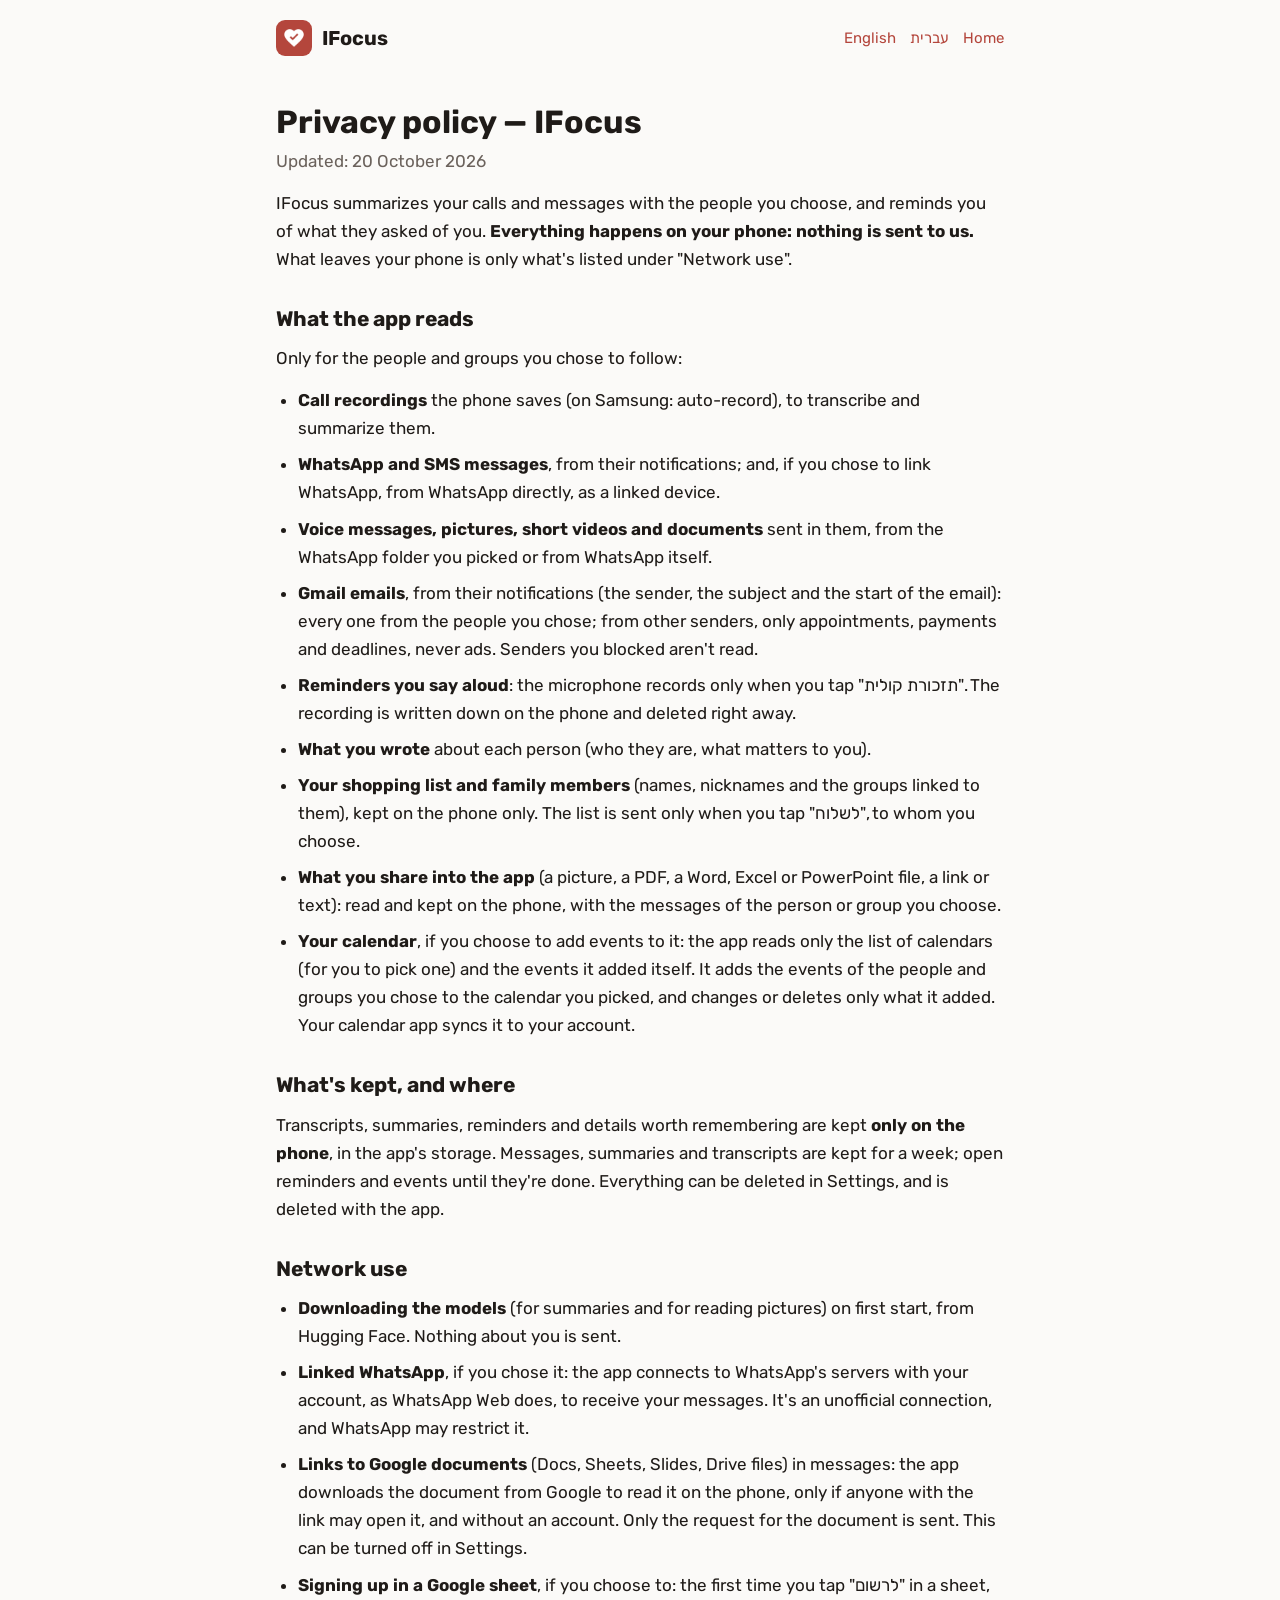
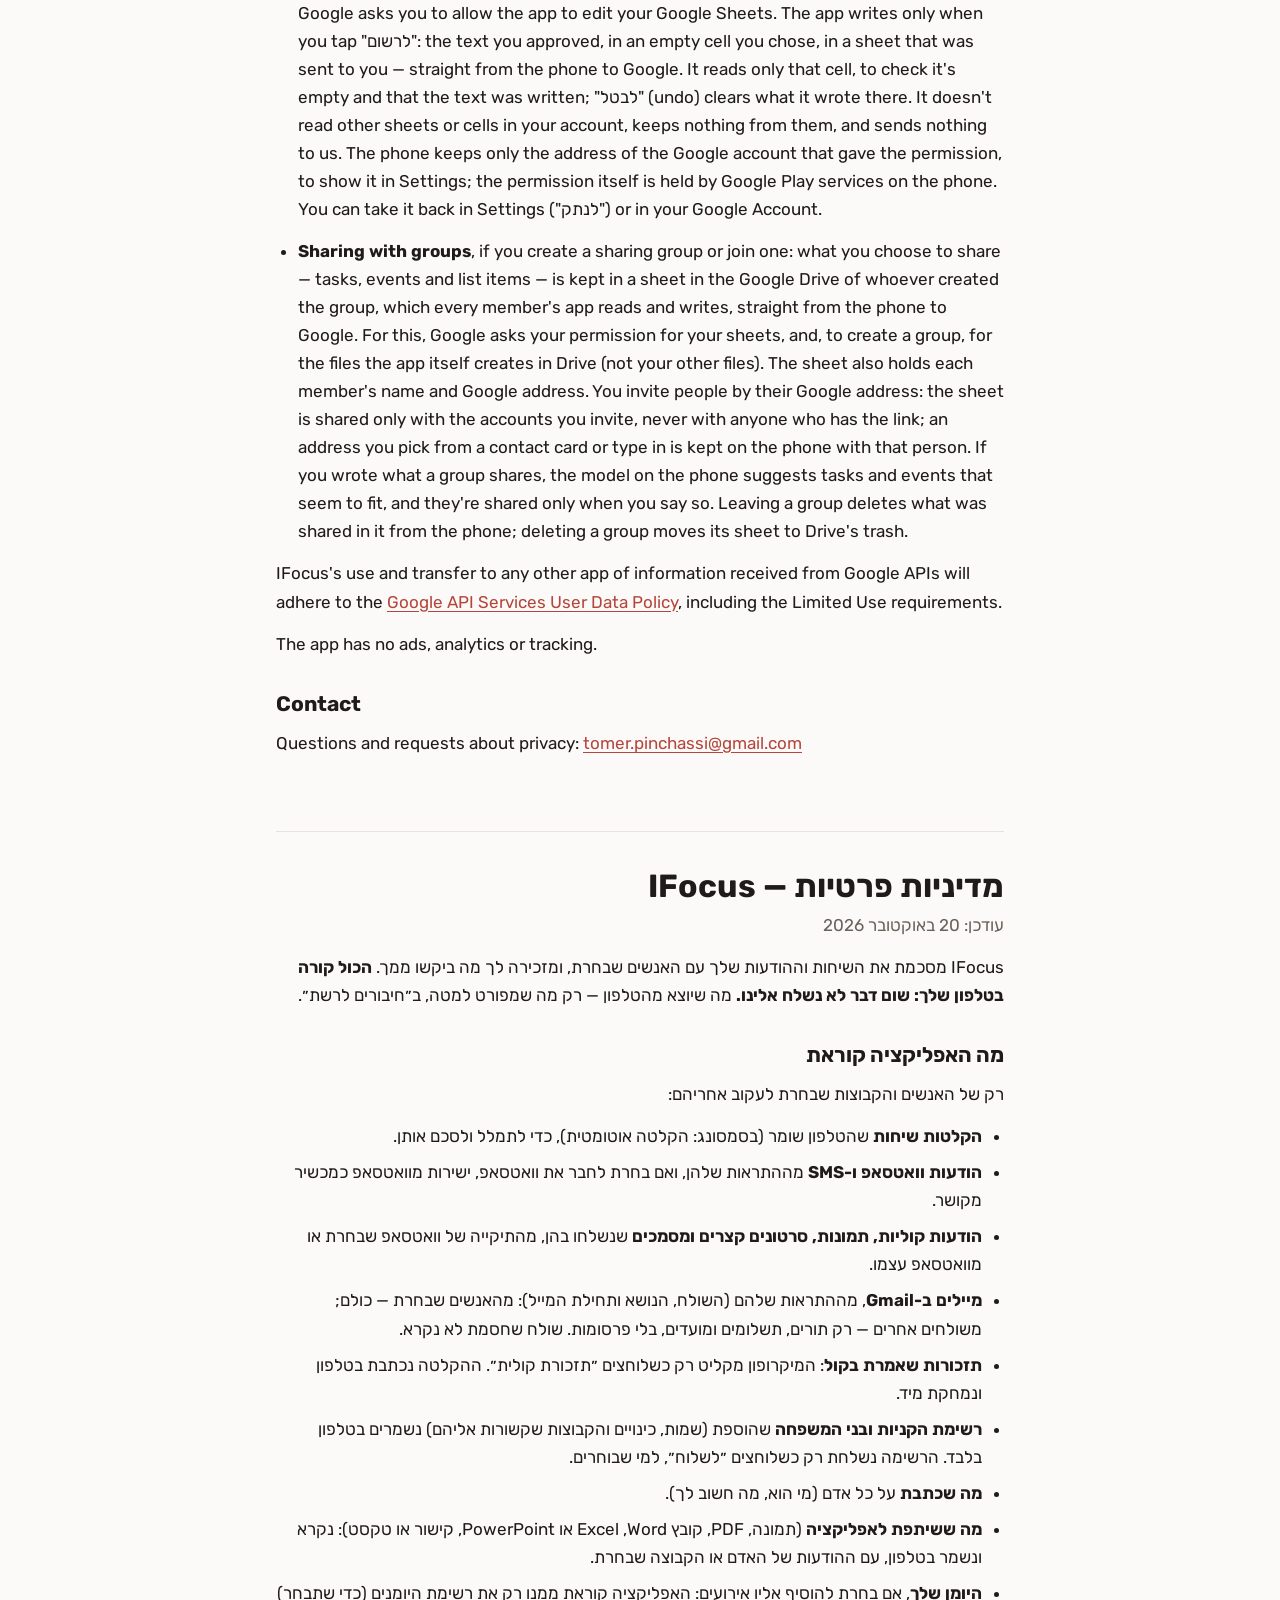
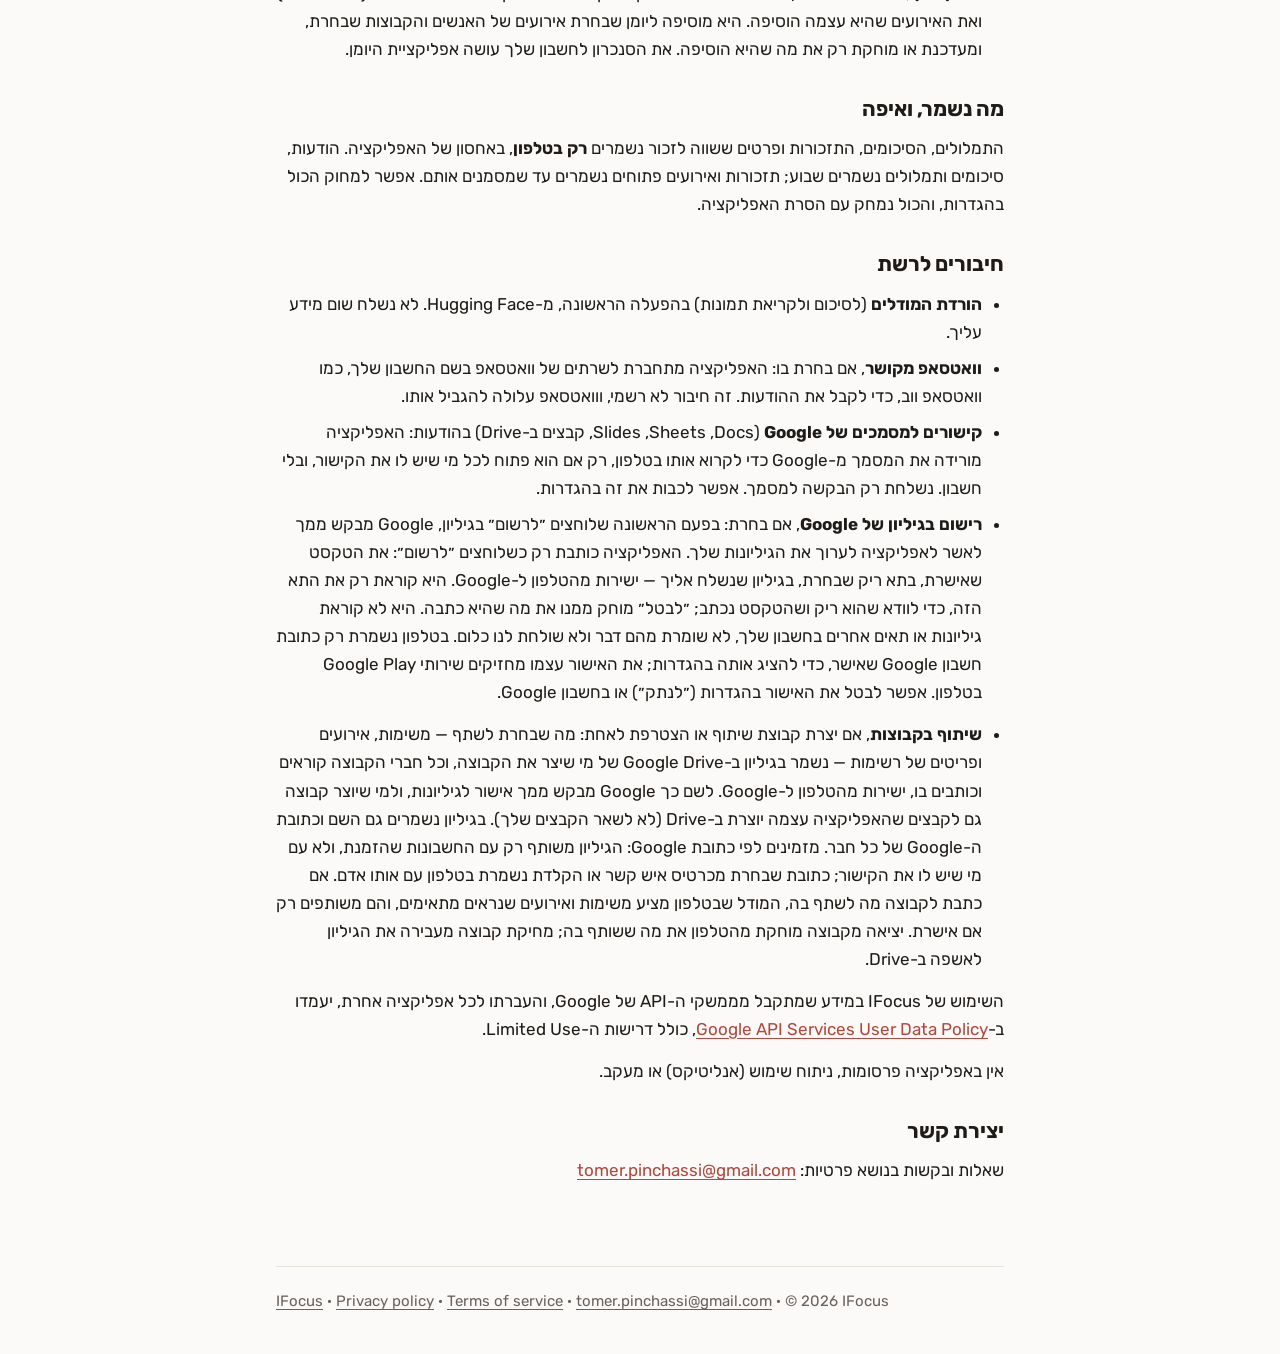
==== privacy.html @ 85c73843 "IFocus privacy policy: invites by Google address only, a group's rule only suggests Co-Authored-By: " ====
<!doctype html>
<html lang="en">
<head>
<meta charset="utf-8">
<meta name="viewport" content="width=device-width, initial-scale=1">
<title>IFocus Privacy Policy</title>
<meta name="description" content="How IFocus handles your data: everything is processed on your phone, and nothing is sent to us.">
<link rel="icon" type="image/png" href="favicon.png">
<link rel="apple-touch-icon" href="apple-touch-icon.png">
<link rel="stylesheet" href="style.css">
</head>
<body>
<div class="wrap">

<nav class="top">
  <a class="brand" href="./"><img src="icon.png" alt="">IFocus</a>
  <div class="langs"><a href="#en" lang="en">English</a><a href="#he" lang="he">עברית</a><a href="./">Home</a></div>
</nav>

<main class="policy">
<section class="lang" id="en" lang="en" dir="ltr">
<h1>Privacy policy — IFocus</h1>
<p class="updated">Updated: 20 October 2026</p>
<p>IFocus summarizes your calls and messages with the people you choose, and reminds you of what they asked of you. <strong>Everything happens on your phone: nothing is sent to us.</strong> What leaves your phone is only what's listed under "Network use".</p>
<h2>What the app reads</h2>
<p>Only for the people and groups you chose to follow:</p>
<ul>
  <li><strong>Call recordings</strong> the phone saves (on Samsung: auto-record), to transcribe and summarize them.</li>
  <li><strong>WhatsApp and SMS messages</strong>, from their notifications; and, if you chose to link WhatsApp, from WhatsApp directly, as a linked device.</li>
  <li><strong>Voice messages, pictures, short videos and documents</strong> sent in them, from the WhatsApp folder you picked or from WhatsApp itself.</li>
  <li><strong>Gmail emails</strong>, from their notifications (the sender, the subject and the start of the email): every one from the people you chose; from other senders, only appointments, payments and deadlines, never ads. Senders you blocked aren't read.</li>
  <li><strong>Reminders you say aloud</strong>: the microphone records only when you tap "תזכורת קולית". The recording is written down on the phone and deleted right away.</li>
  <li><strong>What you wrote</strong> about each person (who they are, what matters to you).</li>
  <li><strong>Your shopping list and family members</strong> (names, nicknames and the groups linked to them), kept on the phone only. The list is sent only when you tap "לשלוח", to whom you choose.</li>
  <li><strong>What you share into the app</strong> (a picture, a PDF, a Word, Excel or PowerPoint file, a link or text): read and kept on the phone, with the messages of the person or group you choose.</li>
  <li><strong>Your calendar</strong>, if you choose to add events to it: the app reads only the list of calendars (for you to pick one) and the events it added itself. It adds the events of the people and groups you chose to the calendar you picked, and changes or deletes only what it added. Your calendar app syncs it to your account.</li>
</ul>
<h2>What's kept, and where</h2>
<p>Transcripts, summaries, reminders and details worth remembering are kept <strong>only on the phone</strong>, in the app's storage. Messages, summaries and transcripts are kept for a week; open reminders and events until they're done. Everything can be deleted in Settings, and is deleted with the app.</p>
<h2>Network use</h2>
<ul>
  <li><strong>Downloading the models</strong> (for summaries and for reading pictures) on first start, from Hugging Face. Nothing about you is sent.</li>
  <li><strong>Linked WhatsApp</strong>, if you chose it: the app connects to WhatsApp's servers with your account, as WhatsApp Web does, to receive your messages. It's an unofficial connection, and WhatsApp may restrict it.</li>
  <li><strong>Links to Google documents</strong> (Docs, Sheets, Slides, Drive files) in messages: the app downloads the document from Google to read it on the phone, only if anyone with the link may open it, and without an account. Only the request for the document is sent. This can be turned off in Settings.</li>
  <li><strong>Signing up in a Google sheet</strong>, if you choose to: the first time you tap "לרשום" in a sheet, Google asks you to allow the app to edit your Google Sheets. The app writes only when you tap "לרשום": the text you approved, in an empty cell you chose, in a sheet that was sent to you — straight from the phone to Google. It reads only that cell, to check it's empty and that the text was written; "לבטל" (undo) clears what it wrote there. It doesn't read other sheets or cells in your account, keeps nothing from them, and sends nothing to us. The phone keeps only the address of the Google account that gave the permission, to show it in Settings; the permission itself is held by Google Play services on the phone. You can take it back in Settings ("לנתק") or in your Google Account.</li>
</ul>
<ul>
  <li><strong>Sharing with groups</strong>, if you create a sharing group or join one: what you choose to share — tasks, events and list items — is kept in a sheet in the Google Drive of whoever created the group, which every member's app reads and writes, straight from the phone to Google. For this, Google asks your permission for your sheets, and, to create a group, for the files the app itself creates in Drive (not your other files). The sheet also holds each member's name and Google address. You invite people by their Google address: the sheet is shared only with the accounts you invite, never with anyone who has the link; an address you pick from a contact card or type in is kept on the phone with that person. If you wrote what a group shares, the model on the phone suggests tasks and events that seem to fit, and they're shared only when you say so. Leaving a group deletes what was shared in it from the phone; deleting a group moves its sheet to Drive's trash.</li>
</ul>
<p>IFocus's use and transfer to any other app of information received from Google APIs will adhere to the <a href="https://developers.google.com/terms/api-services-user-data-policy">Google API Services User Data Policy</a>, including the Limited Use requirements.</p>
<p>The app has no ads, analytics or tracking.</p>
<h2>Contact</h2>
<p>Questions and requests about privacy:  <a href="mailto:tomer.pinchassi@gmail.com">tomer.pinchassi@gmail.com</a></p>
</section>

<section class="lang" id="he" lang="he" dir="rtl">
<h1>מדיניות פרטיות — IFocus</h1>
<p class="updated">עודכן: 20 באוקטובר 2026</p>
<p>IFocus מסכמת את השיחות וההודעות שלך עם האנשים שבחרת, ומזכירה לך מה ביקשו ממך. <strong>הכול קורה בטלפון שלך: שום דבר לא נשלח אלינו.</strong> מה שיוצא מהטלפון — רק מה שמפורט למטה, ב״חיבורים לרשת״.</p>
<h2>מה האפליקציה קוראת</h2>
<p>רק של האנשים והקבוצות שבחרת לעקוב אחריהם:</p>
<ul>
  <li><strong>הקלטות שיחות</strong> שהטלפון שומר (בסמסונג: הקלטה אוטומטית), כדי לתמלל ולסכם אותן.</li>
  <li><strong>הודעות וואטסאפ ו-SMS</strong> מההתראות שלהן, ואם בחרת לחבר את וואטסאפ, ישירות מוואטסאפ כמכשיר מקושר.</li>
  <li><strong>הודעות קוליות, תמונות, סרטונים קצרים ומסמכים</strong> שנשלחו בהן, מהתיקייה של וואטסאפ שבחרת או מוואטסאפ עצמו.</li>
  <li><strong>מיילים ב-Gmail</strong>, מההתראות שלהם (השולח, הנושא ותחילת המייל): מהאנשים שבחרת — כולם; משולחים אחרים — רק תורים, תשלומים ומועדים, בלי פרסומות. שולח שחסמת לא נקרא.</li>
  <li><strong>תזכורות שאמרת בקול</strong>: המיקרופון מקליט רק כשלוחצים ״תזכורת קולית״. ההקלטה נכתבת בטלפון ונמחקת מיד.</li>
  <li><strong>רשימת הקניות ובני המשפחה</strong> שהוספת (שמות, כינויים והקבוצות שקשורות אליהם) נשמרים בטלפון בלבד. הרשימה נשלחת רק כשלוחצים ״לשלוח״, למי שבוחרים.</li>
  <li><strong>מה שכתבת</strong> על כל אדם (מי הוא, מה חשוב לך).</li>
  <li><strong>מה ששיתפת לאפליקציה</strong> (תמונה, PDF, קובץ Word, ‏Excel או PowerPoint, קישור או טקסט): נקרא ונשמר בטלפון, עם ההודעות של האדם או הקבוצה שבחרת.</li>
  <li><strong>היומן שלך</strong>, אם בחרת להוסיף אליו אירועים: האפליקציה קוראת ממנו רק את רשימת היומנים (כדי שתבחר) ואת האירועים שהיא עצמה הוסיפה. היא מוסיפה ליומן שבחרת אירועים של האנשים והקבוצות שבחרת, ומעדכנת או מוחקת רק את מה שהיא הוסיפה. את הסנכרון לחשבון שלך עושה אפליקציית היומן.</li>
</ul>
<h2>מה נשמר, ואיפה</h2>
<p>התמלולים, הסיכומים, התזכורות ופרטים ששווה לזכור נשמרים <strong>רק בטלפון</strong>, באחסון של האפליקציה. הודעות, סיכומים ותמלולים נשמרים שבוע; תזכורות ואירועים פתוחים נשמרים עד שמסמנים אותם. אפשר למחוק הכול בהגדרות, והכול נמחק עם הסרת האפליקציה.</p>
<h2>חיבורים לרשת</h2>
<ul>
  <li><strong>הורדת המודלים</strong> (לסיכום ולקריאת תמונות) בהפעלה הראשונה, מ-Hugging Face. לא נשלח שום מידע עליך.</li>
  <li><strong>וואטסאפ מקושר</strong>, אם בחרת בו: האפליקציה מתחברת לשרתים של וואטסאפ בשם החשבון שלך, כמו וואטסאפ ווב, כדי לקבל את ההודעות. זה חיבור לא רשמי, ווואטסאפ עלולה להגביל אותו.</li>
  <li><strong>קישורים למסמכים של Google</strong> (Docs,‏ Sheets,‏ Slides, קבצים ב-Drive) בהודעות: האפליקציה מורידה את המסמך מ-Google כדי לקרוא אותו בטלפון, רק אם הוא פתוח לכל מי שיש לו את הקישור, ובלי חשבון. נשלחת רק הבקשה למסמך. אפשר לכבות את זה בהגדרות.</li>
  <li><strong>רישום בגיליון של Google</strong>, אם בחרת: בפעם הראשונה שלוחצים ״לרשום״ בגיליון, Google מבקש ממך לאשר לאפליקציה לערוך את הגיליונות שלך. האפליקציה כותבת רק כשלוחצים ״לרשום״: את הטקסט שאישרת, בתא ריק שבחרת, בגיליון שנשלח אליך — ישירות מהטלפון ל-Google. היא קוראת רק את התא הזה, כדי לוודא שהוא ריק ושהטקסט נכתב; ״לבטל״ מוחק ממנו את מה שהיא כתבה. היא לא קוראת גיליונות או תאים אחרים בחשבון שלך, לא שומרת מהם דבר ולא שולחת לנו כלום. בטלפון נשמרת רק כתובת חשבון Google שאישר, כדי להציג אותה בהגדרות; את האישור עצמו מחזיקים שירותי Google Play בטלפון. אפשר לבטל את האישור בהגדרות (״לנתק״) או בחשבון Google.</li>
</ul>
<ul>
  <li><strong>שיתוף בקבוצות</strong>, אם יצרת קבוצת שיתוף או הצטרפת לאחת: מה שבחרת לשתף — משימות, אירועים ופריטים של רשימות — נשמר בגיליון ב-Google Drive של מי שיצר את הקבוצה, וכל חברי הקבוצה קוראים וכותבים בו, ישירות מהטלפון ל-Google. לשם כך Google מבקש ממך אישור לגיליונות, ולמי שיוצר קבוצה גם לקבצים שהאפליקציה עצמה יוצרת ב-Drive (לא לשאר הקבצים שלך). בגיליון נשמרים גם השם וכתובת ה-Google של כל חבר. מזמינים לפי כתובת Google: הגיליון משותף רק עם החשבונות שהזמנת, ולא עם מי שיש לו את הקישור; כתובת שבחרת מכרטיס איש קשר או הקלדת נשמרת בטלפון עם אותו אדם. אם כתבת לקבוצה מה לשתף בה, המודל שבטלפון מציע משימות ואירועים שנראים מתאימים, והם משותפים רק אם אישרת. יציאה מקבוצה מוחקת מהטלפון את מה ששותף בה; מחיקת קבוצה מעבירה את הגיליון לאשפה ב-Drive.</li>
</ul>
<p>השימוש של IFocus במידע שמתקבל מממשקי ה-API של Google, והעברתו לכל אפליקציה אחרת, יעמדו ב-<a href="https://developers.google.com/terms/api-services-user-data-policy">Google API Services User Data Policy</a>, כולל דרישות ה-Limited Use.</p>
<p>אין באפליקציה פרסומות, ניתוח שימוש (אנליטיקס) או מעקב.</p>
<h2>יצירת קשר</h2>
<p>שאלות ובקשות בנושא פרטיות: <a href="mailto:tomer.pinchassi@gmail.com">tomer.pinchassi@gmail.com</a></p>
</section>
</main>

<footer>
  <a href="./">IFocus</a> · <a href="privacy.html">Privacy policy</a> · <a href="terms.html">Terms of service</a> · <a href="mailto:tomer.pinchassi@gmail.com">tomer.pinchassi@gmail.com</a> · © 2026 IFocus
</footer>

</div>
</body>
</html>
---- style.css ----
@font-face {
  font-family: "Rubik";
  src: url("rubik.ttf") format("truetype");
  font-weight: 300 900;
  font-display: swap;
}

:root {
  --ground: #FBFAF8;
  --card: #FFFFFF;
  --ink: #1F1B18;
  --muted: #6B625C;
  --line: #E8E2DC;
  --accent: #B4463C;
  --accent-ink: #FFFFFF;
  --soft: #F6EAE7;
}

@media (prefers-color-scheme: dark) {
  :root:not([data-theme="light"]) {
    --ground: #171412;
    --card: #211D1A;
    --ink: #F2ECE7;
    --muted: #B3A9A2;
    --line: #3A332E;
    --accent: #E07B6F;
    --accent-ink: #1A0F0D;
    --soft: #3A2421;
  }
}

:root[data-theme="dark"] {
  --ground: #171412;
  --card: #211D1A;
  --ink: #F2ECE7;
  --muted: #B3A9A2;
  --line: #3A332E;
  --accent: #E07B6F;
  --accent-ink: #1A0F0D;
  --soft: #3A2421;
}

* { box-sizing: border-box; }

html { -webkit-text-size-adjust: 100%; }

body {
  margin: 0;
  background: var(--ground);
  color: var(--ink);
  font-family: "Rubik", system-ui, -apple-system, "Segoe UI", Arial, sans-serif;
  font-size: 17px;
  line-height: 1.65;
}

a { color: var(--accent); text-underline-offset: 3px; }

.wrap { max-width: 760px; margin: 0 auto; padding: 0 16px; }

.top {
  display: flex;
  align-items: center;
  justify-content: space-between;
  gap: 12px;
  padding: 20px 0;
}

.brand {
  display: flex;
  align-items: center;
  gap: 10px;
  color: var(--ink);
  text-decoration: none;
  font-weight: 700;
  font-size: 20px;
}

.brand img { width: 36px; height: 36px; border-radius: 9px; }

.langs { display: flex; gap: 14px; font-size: 15px; }
.langs a { text-decoration: none; }
.langs a:hover { text-decoration: underline; }

.hero {
  display: flex;
  align-items: center;
  gap: 24px;
  padding: 28px 0 8px;
}

.hero img { width: 96px; height: 96px; border-radius: 22px; flex: none; }

h1 { font-size: 40px; line-height: 1.15; margin: 0 0 6px; font-weight: 700; }

.tagline { font-size: 20px; color: var(--muted); margin: 0; }

h2 { font-size: 24px; line-height: 1.3; margin: 44px 0 12px; font-weight: 700; }

h3 { font-size: 17px; margin: 0 0 4px; font-weight: 600; }

p { margin: 0 0 14px; }

.lead { font-size: 18px; margin-top: 20px; }

.features {
  list-style: none;
  padding: 0;
  margin: 18px 0 0;
  display: grid;
  grid-template-columns: repeat(auto-fit, minmax(220px, 1fr));
  gap: 12px;
}

.features li {
  background: var(--card);
  border: 1px solid var(--line);
  border-radius: 16px;
  padding: 16px 18px;
}

.features p { margin: 0; color: var(--muted); font-size: 16px; }

.note {
  background: var(--soft);
  border-radius: 16px;
  padding: 18px 20px;
  margin-top: 18px;
}

.note p:last-child { margin-bottom: 0; }

ol.steps { padding-inline-start: 22px; margin: 0 0 14px; }
ol.steps li { margin-bottom: 6px; }

code {
  font-family: ui-monospace, SFMono-Regular, Menlo, Consolas, monospace;
  font-size: 0.86em;
  background: var(--card);
  border: 1px solid var(--line);
  border-radius: 6px;
  padding: 1px 6px;
  overflow-wrap: anywhere;
}

section.lang { padding-bottom: 12px; }
section.lang + section.lang { border-top: 1px solid var(--line); margin-top: 48px; padding-top: 8px; }

.policy h1 { font-size: 32px; margin-top: 28px; }
.policy h2 { font-size: 21px; margin-top: 32px; }
.policy ul { padding-inline-start: 22px; margin: 0 0 14px; }
.policy li { margin-bottom: 8px; }
.policy .updated { color: var(--muted); }

footer {
  border-top: 1px solid var(--line);
  margin-top: 56px;
  padding: 22px 0 40px;
  color: var(--muted);
  font-size: 15px;
}

footer a { color: var(--muted); }

@media (max-width: 520px) {
  body { font-size: 16px; }
  .hero { gap: 16px; padding-top: 16px; }
  .hero img { width: 72px; height: 72px; border-radius: 17px; }
  h1 { font-size: 32px; }
  .tagline { font-size: 18px; }
}
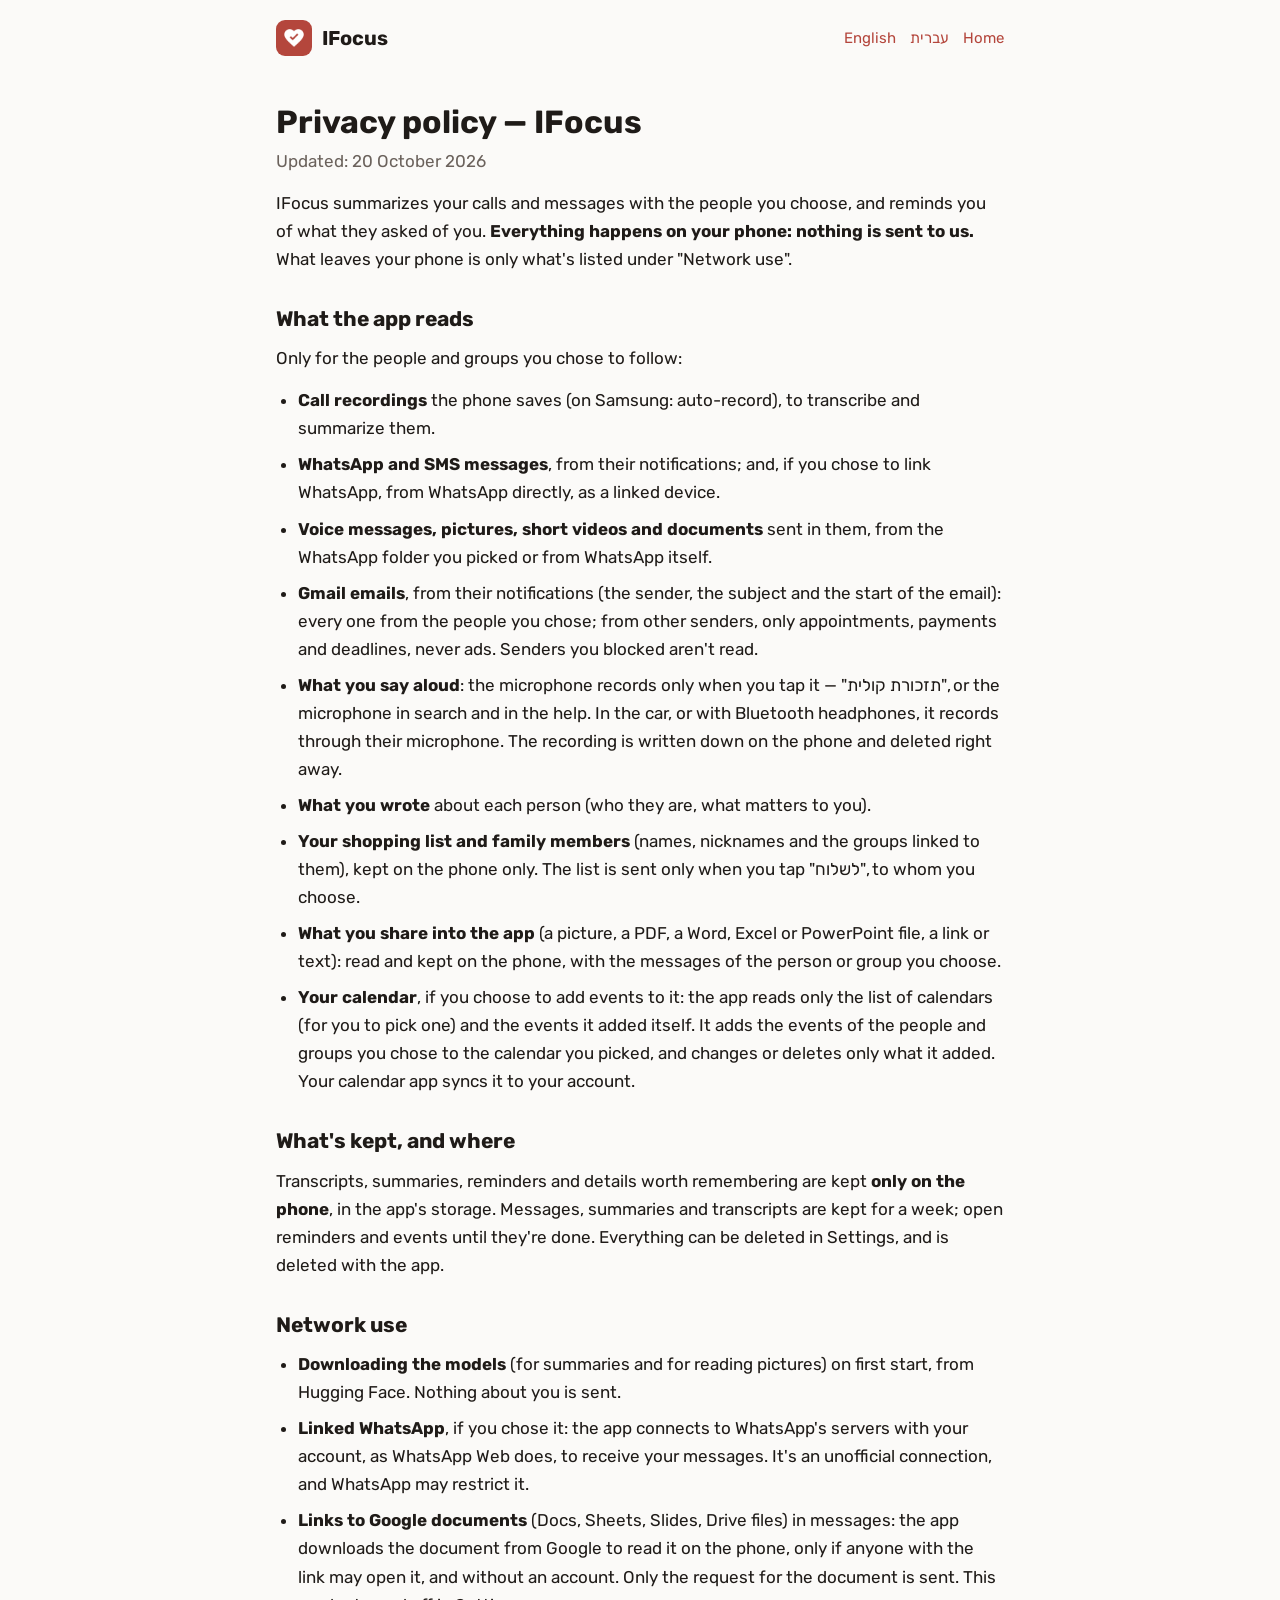
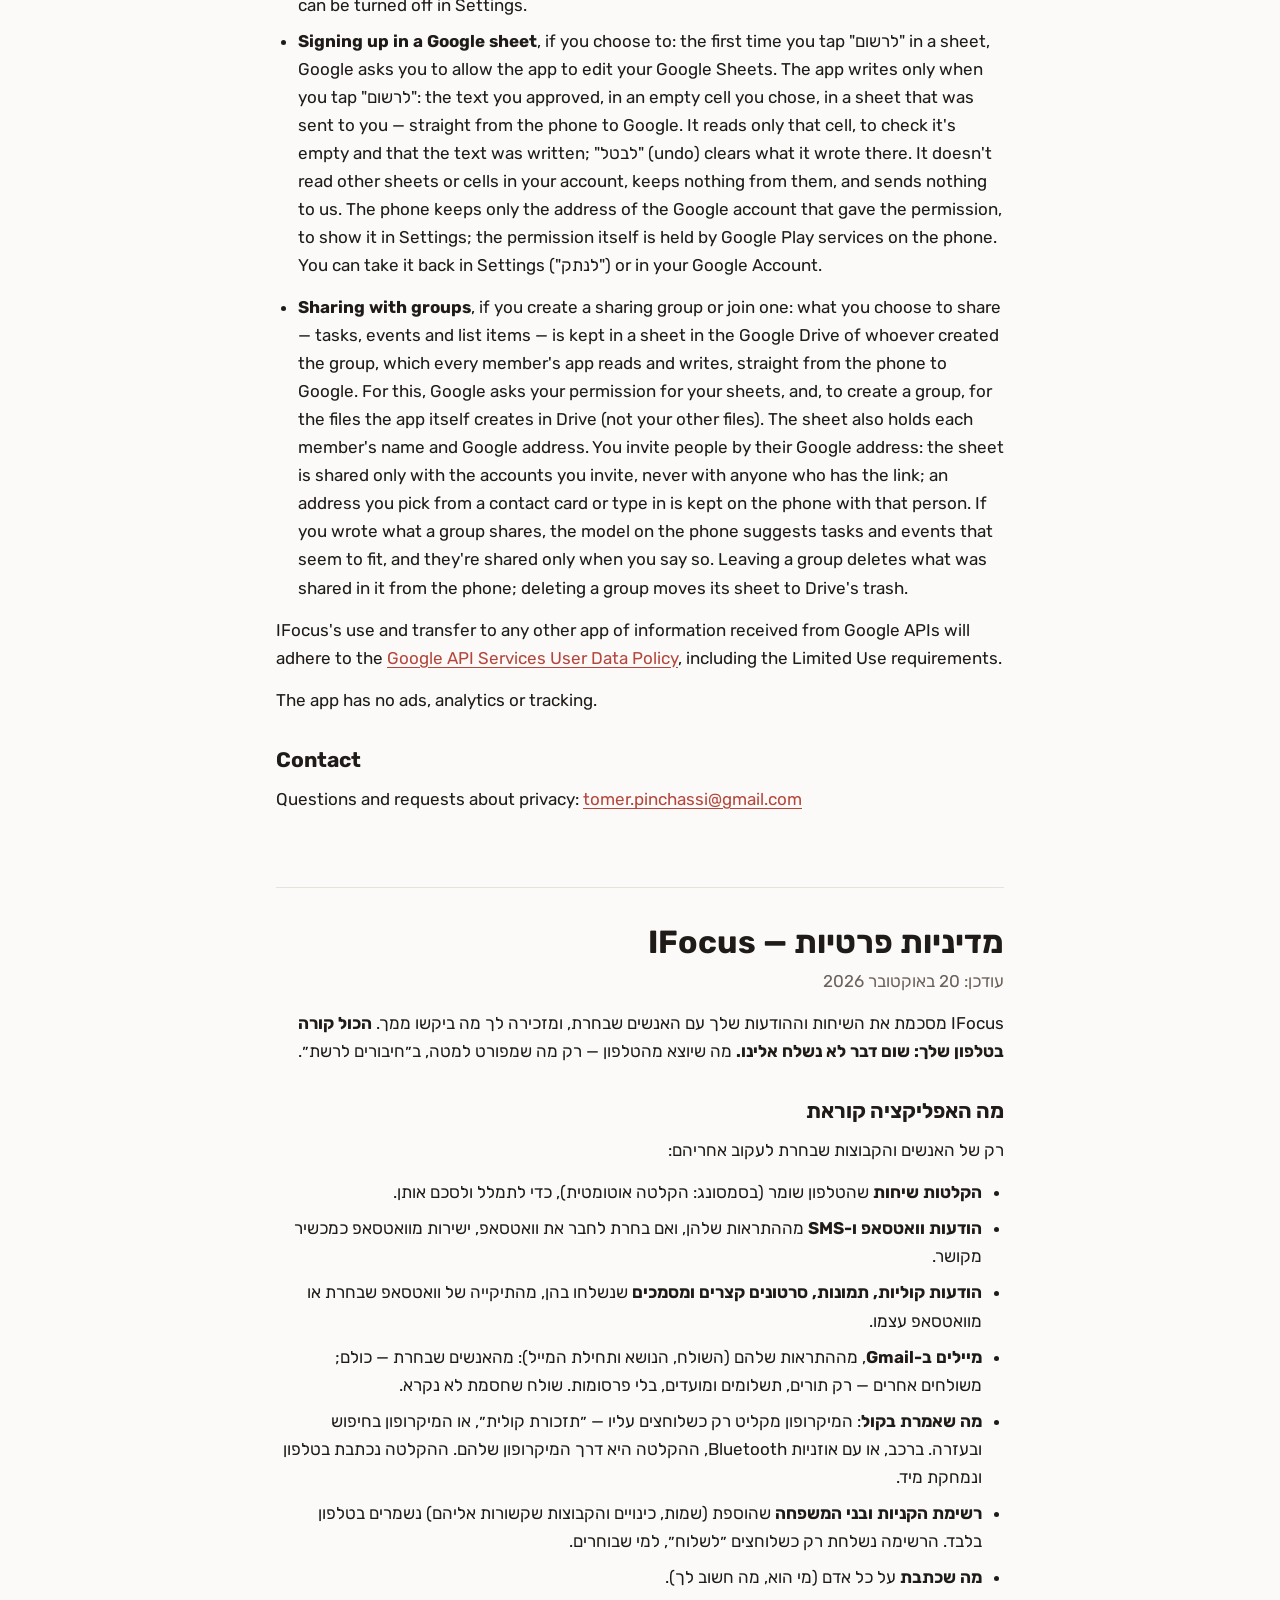
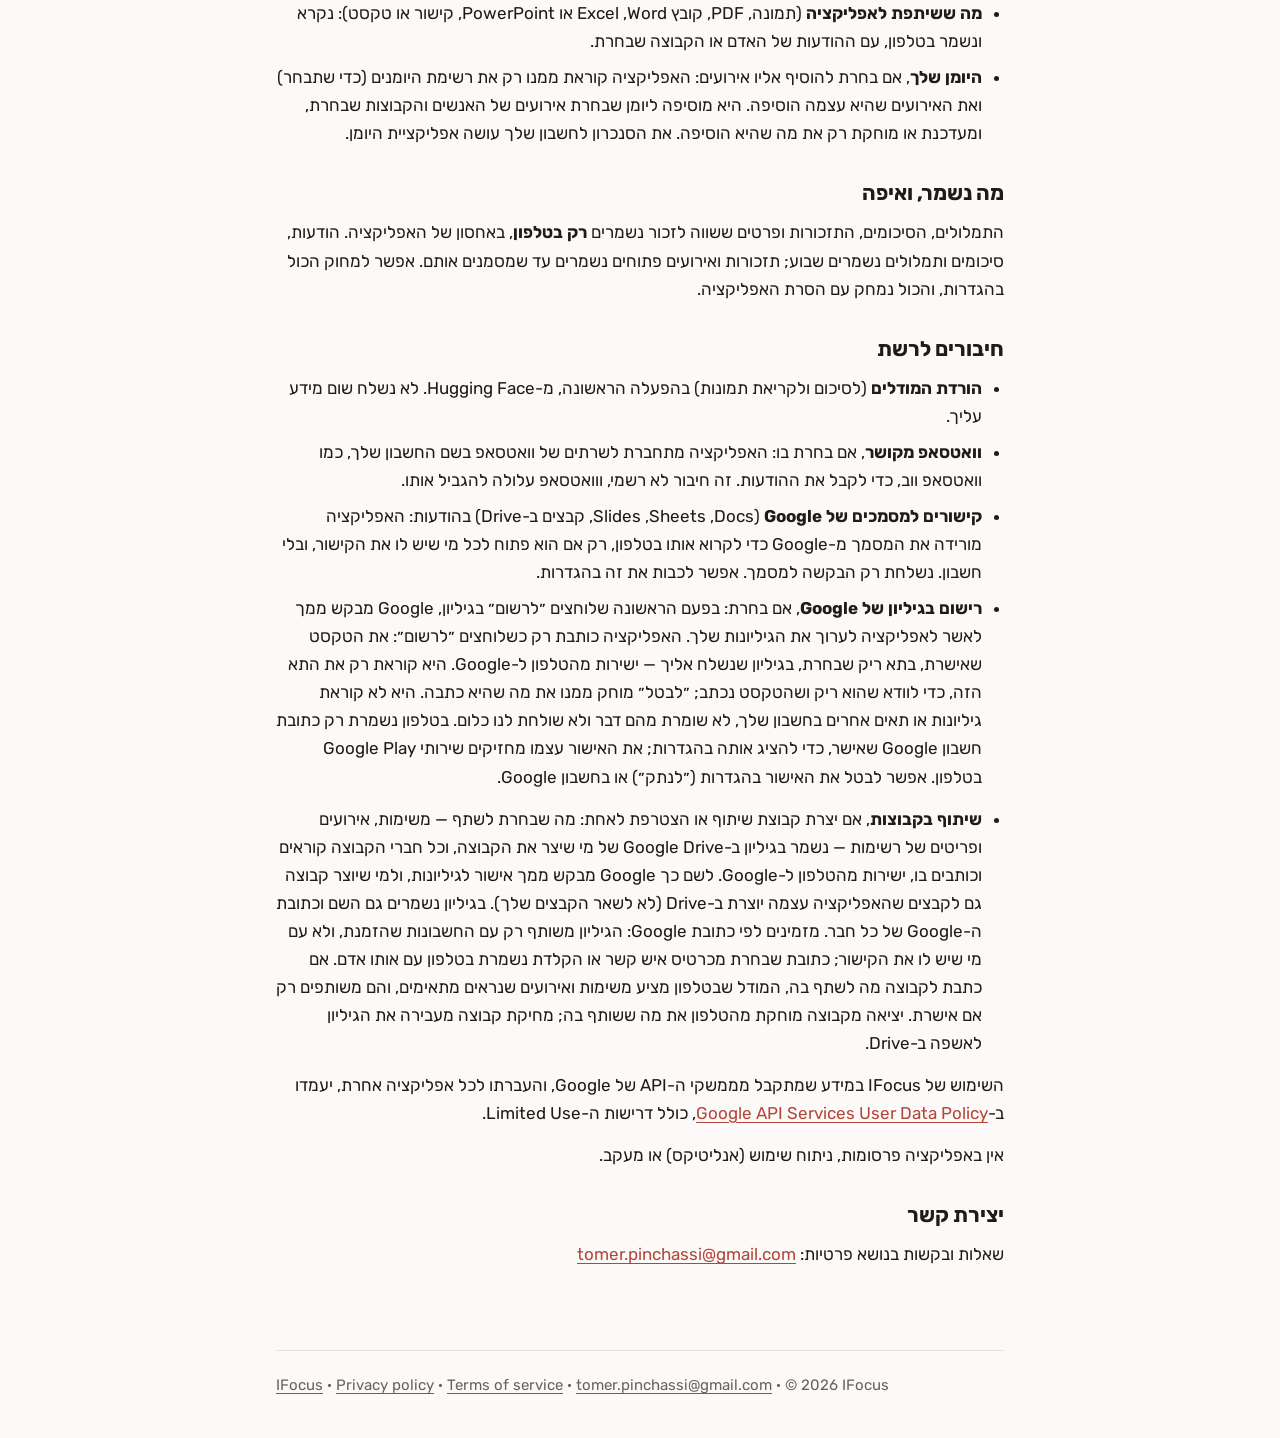
==== commit 7d5c3305: "IFocus privacy policy: the microphone in search and help, and through the car's in the car Co-Author" ====
--- a/privacy.html
+++ b/privacy.html
@@ -29,7 +29,7 @@
   <li><strong>WhatsApp and SMS messages</strong>, from their notifications; and, if you chose to link WhatsApp, from WhatsApp directly, as a linked device.</li>
   <li><strong>Voice messages, pictures, short videos and documents</strong> sent in them, from the WhatsApp folder you picked or from WhatsApp itself.</li>
   <li><strong>Gmail emails</strong>, from their notifications (the sender, the subject and the start of the email): every one from the people you chose; from other senders, only appointments, payments and deadlines, never ads. Senders you blocked aren't read.</li>
-  <li><strong>Reminders you say aloud</strong>: the microphone records only when you tap "תזכורת קולית". The recording is written down on the phone and deleted right away.</li>
+  <li><strong>What you say aloud</strong>: the microphone records only when you tap it — "תזכורת קולית", or the microphone in search and in the help. In the car, or with Bluetooth headphones, it records through their microphone. The recording is written down on the phone and deleted right away.</li>
   <li><strong>What you wrote</strong> about each person (who they are, what matters to you).</li>
   <li><strong>Your shopping list and family members</strong> (names, nicknames and the groups linked to them), kept on the phone only. The list is sent only when you tap "לשלוח", to whom you choose.</li>
   <li><strong>What you share into the app</strong> (a picture, a PDF, a Word, Excel or PowerPoint file, a link or text): read and kept on the phone, with the messages of the person or group you choose.</li>
@@ -64,7 +64,7 @@
   <li><strong>הודעות וואטסאפ ו-SMS</strong> מההתראות שלהן, ואם בחרת לחבר את וואטסאפ, ישירות מוואטסאפ כמכשיר מקושר.</li>
   <li><strong>הודעות קוליות, תמונות, סרטונים קצרים ומסמכים</strong> שנשלחו בהן, מהתיקייה של וואטסאפ שבחרת או מוואטסאפ עצמו.</li>
   <li><strong>מיילים ב-Gmail</strong>, מההתראות שלהם (השולח, הנושא ותחילת המייל): מהאנשים שבחרת — כולם; משולחים אחרים — רק תורים, תשלומים ומועדים, בלי פרסומות. שולח שחסמת לא נקרא.</li>
-  <li><strong>תזכורות שאמרת בקול</strong>: המיקרופון מקליט רק כשלוחצים ״תזכורת קולית״. ההקלטה נכתבת בטלפון ונמחקת מיד.</li>
+  <li><strong>מה שאמרת בקול</strong>: המיקרופון מקליט רק כשלוחצים עליו — ״תזכורת קולית״, או המיקרופון בחיפוש ובעזרה. ברכב, או עם אוזניות Bluetooth, ההקלטה היא דרך המיקרופון שלהם. ההקלטה נכתבת בטלפון ונמחקת מיד.</li>
   <li><strong>רשימת הקניות ובני המשפחה</strong> שהוספת (שמות, כינויים והקבוצות שקשורות אליהם) נשמרים בטלפון בלבד. הרשימה נשלחת רק כשלוחצים ״לשלוח״, למי שבוחרים.</li>
   <li><strong>מה שכתבת</strong> על כל אדם (מי הוא, מה חשוב לך).</li>
   <li><strong>מה ששיתפת לאפליקציה</strong> (תמונה, PDF, קובץ Word, ‏Excel או PowerPoint, קישור או טקסט): נקרא ונשמר בטלפון, עם ההודעות של האדם או הקבוצה שבחרת.</li>
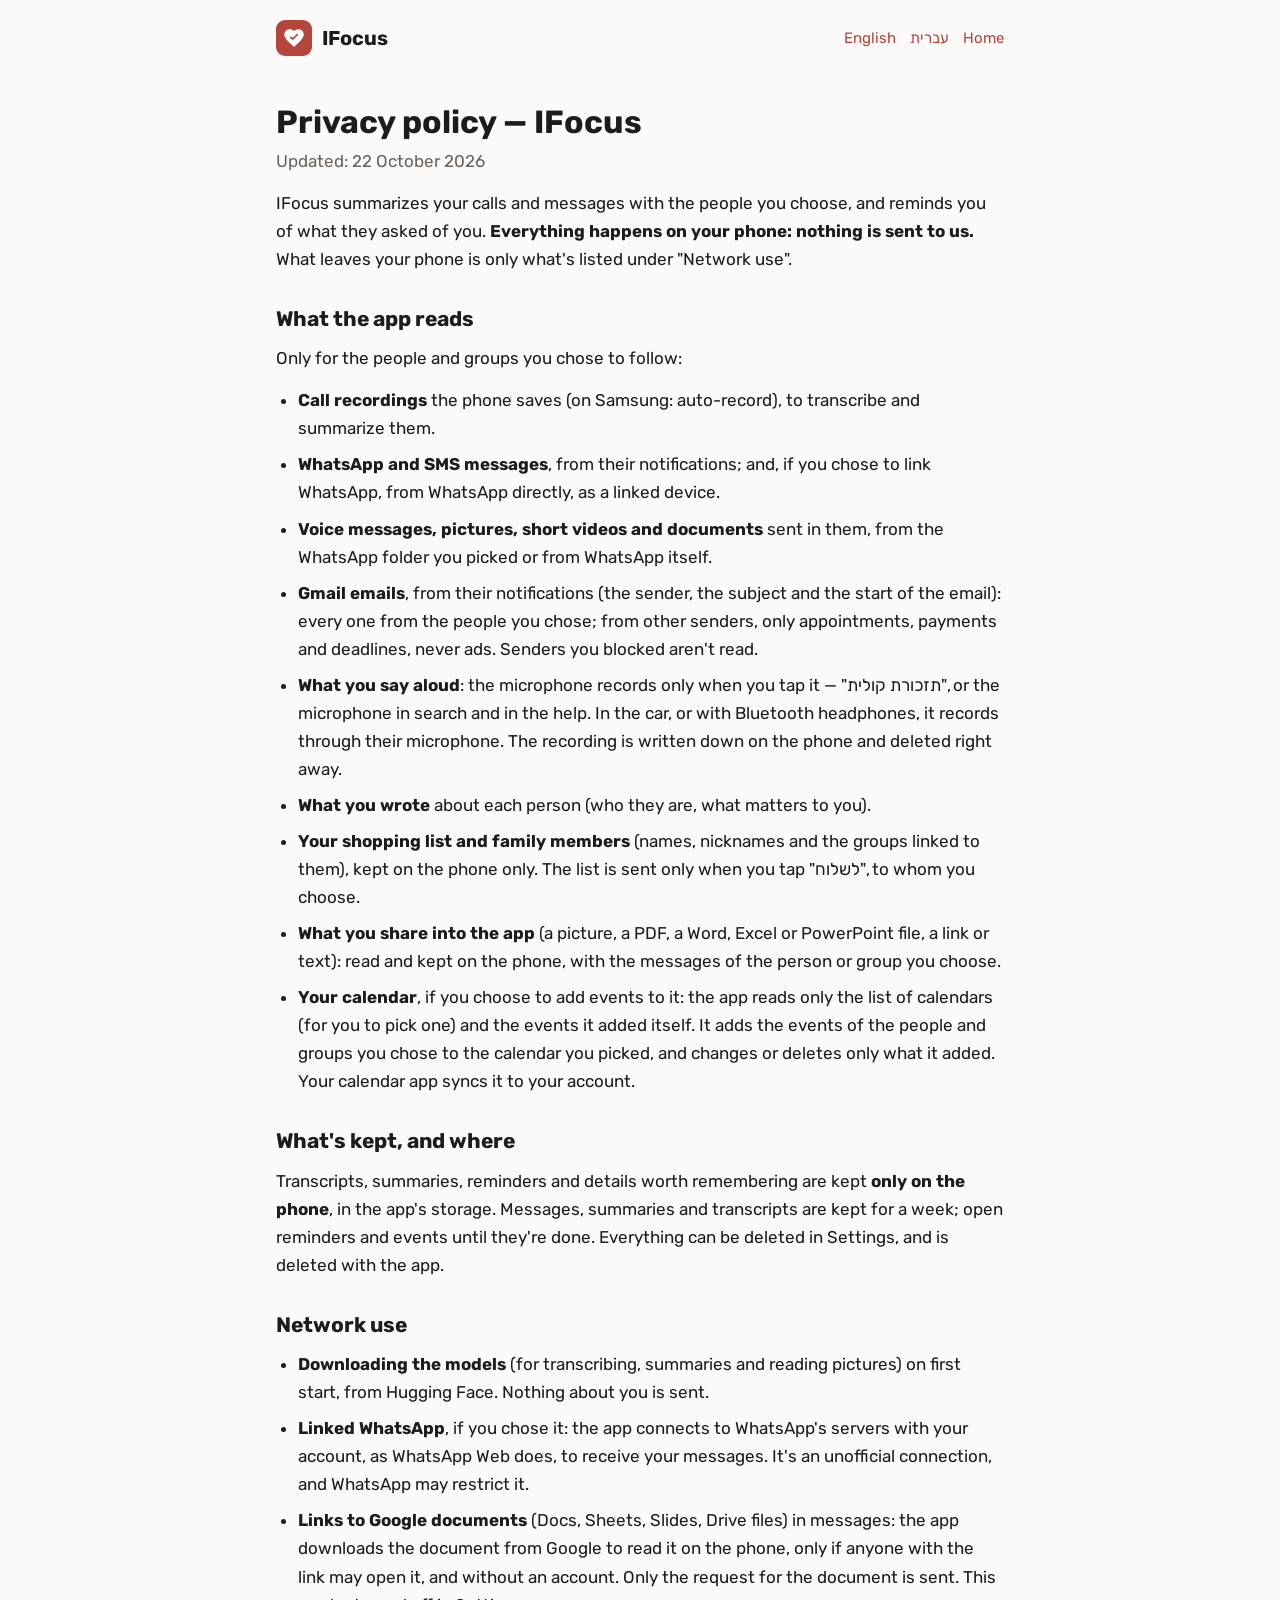
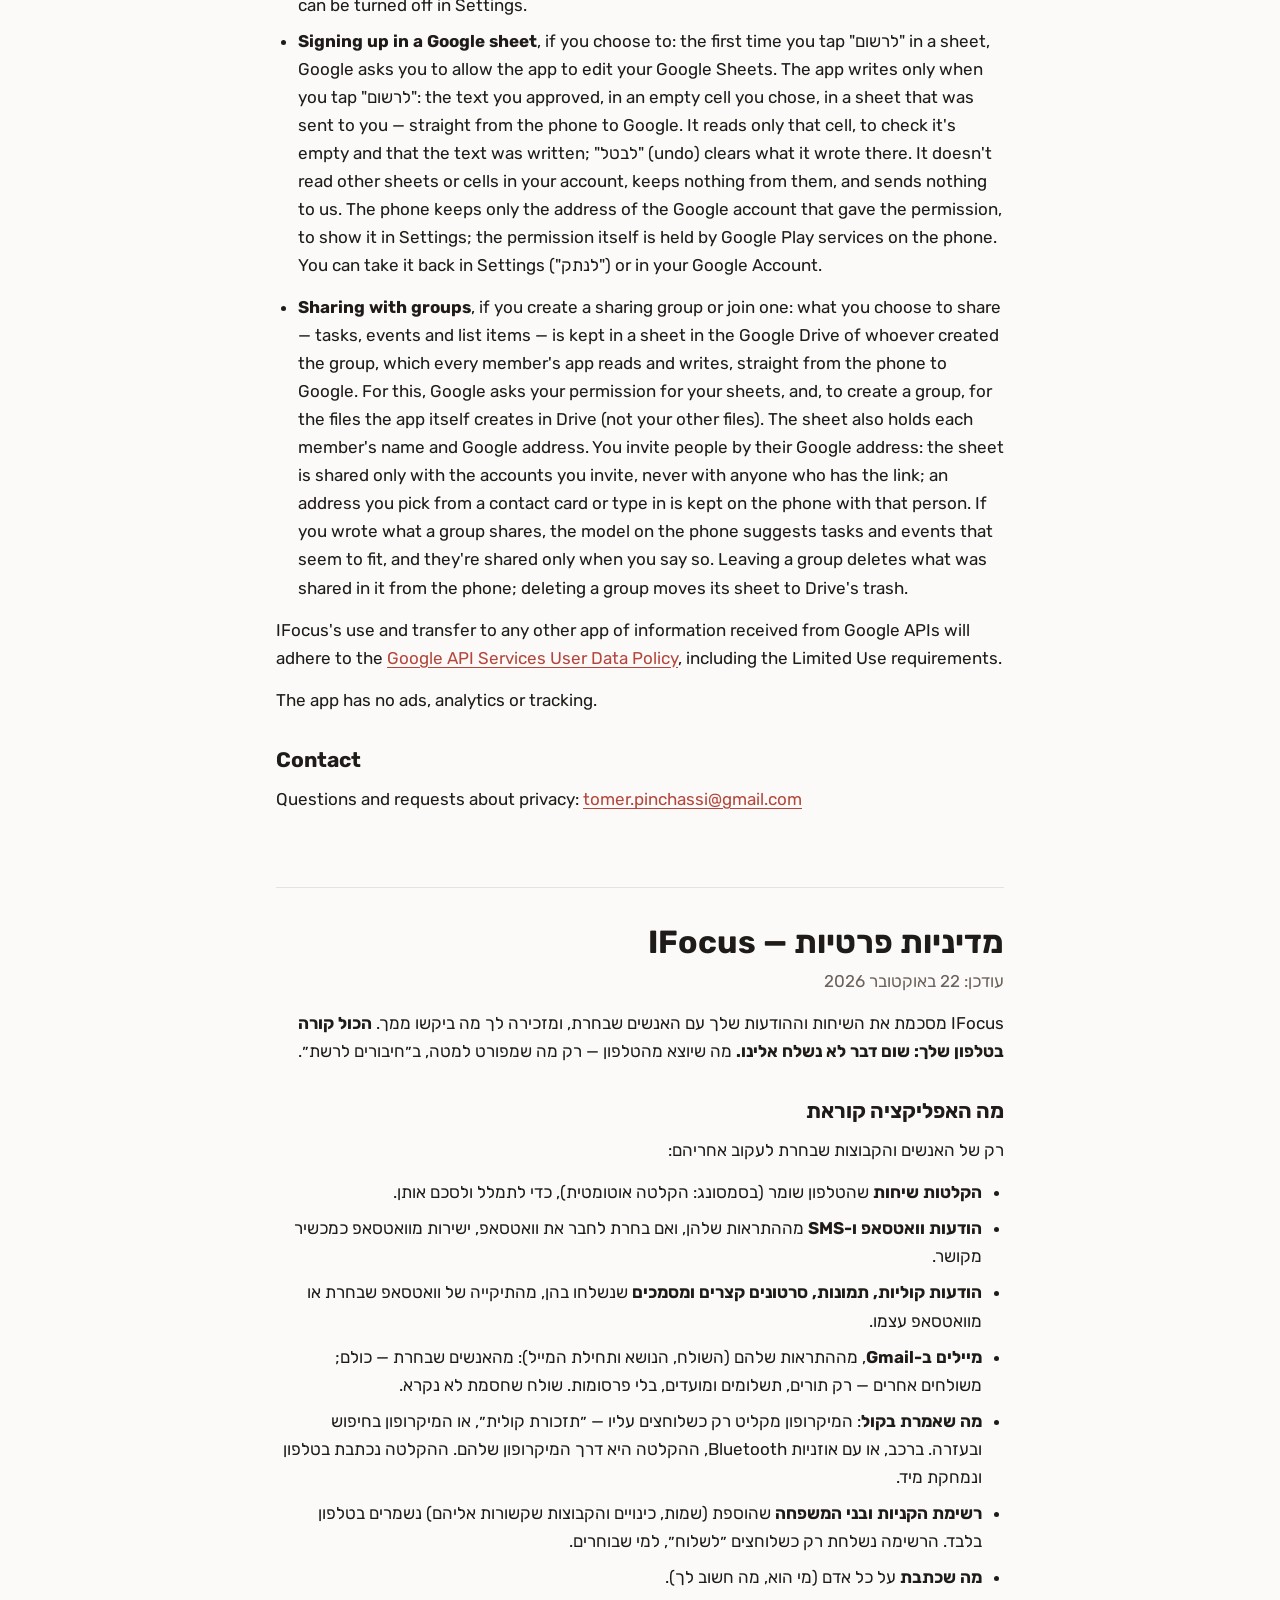
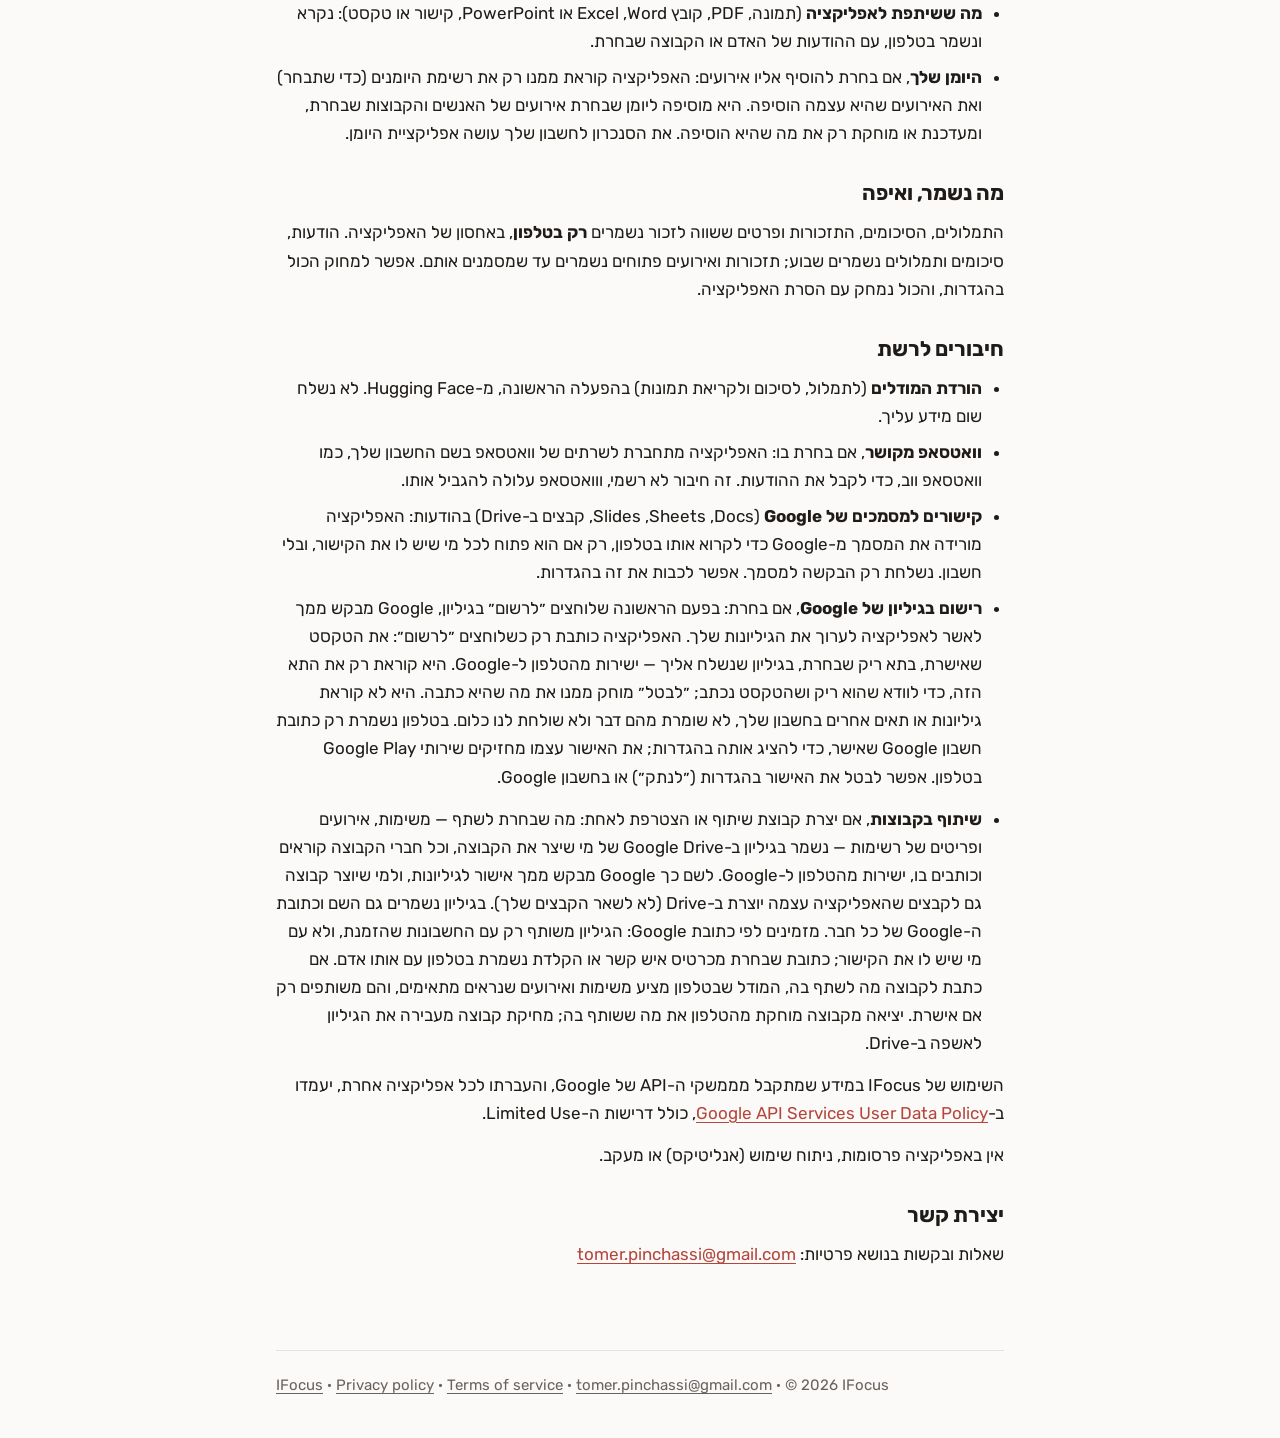
==== commit 3acb6782: "IFocus privacy policy: the models downloaded are for transcribing too Co-Authored-By: Claude Opus 5." ====
--- a/privacy.html
+++ b/privacy.html
@@ -20,7 +20,7 @@
 <main class="policy">
 <section class="lang" id="en" lang="en" dir="ltr">
 <h1>Privacy policy — IFocus</h1>
-<p class="updated">Updated: 20 October 2026</p>
+<p class="updated">Updated: 22 October 2026</p>
 <p>IFocus summarizes your calls and messages with the people you choose, and reminds you of what they asked of you. <strong>Everything happens on your phone: nothing is sent to us.</strong> What leaves your phone is only what's listed under "Network use".</p>
 <h2>What the app reads</h2>
 <p>Only for the people and groups you chose to follow:</p>
@@ -39,7 +39,7 @@
 <p>Transcripts, summaries, reminders and details worth remembering are kept <strong>only on the phone</strong>, in the app's storage. Messages, summaries and transcripts are kept for a week; open reminders and events until they're done. Everything can be deleted in Settings, and is deleted with the app.</p>
 <h2>Network use</h2>
 <ul>
-  <li><strong>Downloading the models</strong> (for summaries and for reading pictures) on first start, from Hugging Face. Nothing about you is sent.</li>
+  <li><strong>Downloading the models</strong> (for transcribing, summaries and reading pictures) on first start, from Hugging Face. Nothing about you is sent.</li>
   <li><strong>Linked WhatsApp</strong>, if you chose it: the app connects to WhatsApp's servers with your account, as WhatsApp Web does, to receive your messages. It's an unofficial connection, and WhatsApp may restrict it.</li>
   <li><strong>Links to Google documents</strong> (Docs, Sheets, Slides, Drive files) in messages: the app downloads the document from Google to read it on the phone, only if anyone with the link may open it, and without an account. Only the request for the document is sent. This can be turned off in Settings.</li>
   <li><strong>Signing up in a Google sheet</strong>, if you choose to: the first time you tap "לרשום" in a sheet, Google asks you to allow the app to edit your Google Sheets. The app writes only when you tap "לרשום": the text you approved, in an empty cell you chose, in a sheet that was sent to you — straight from the phone to Google. It reads only that cell, to check it's empty and that the text was written; "לבטל" (undo) clears what it wrote there. It doesn't read other sheets or cells in your account, keeps nothing from them, and sends nothing to us. The phone keeps only the address of the Google account that gave the permission, to show it in Settings; the permission itself is held by Google Play services on the phone. You can take it back in Settings ("לנתק") or in your Google Account.</li>
@@ -55,7 +55,7 @@
 
 <section class="lang" id="he" lang="he" dir="rtl">
 <h1>מדיניות פרטיות — IFocus</h1>
-<p class="updated">עודכן: 20 באוקטובר 2026</p>
+<p class="updated">עודכן: 22 באוקטובר 2026</p>
 <p>IFocus מסכמת את השיחות וההודעות שלך עם האנשים שבחרת, ומזכירה לך מה ביקשו ממך. <strong>הכול קורה בטלפון שלך: שום דבר לא נשלח אלינו.</strong> מה שיוצא מהטלפון — רק מה שמפורט למטה, ב״חיבורים לרשת״.</p>
 <h2>מה האפליקציה קוראת</h2>
 <p>רק של האנשים והקבוצות שבחרת לעקוב אחריהם:</p>
@@ -74,7 +74,7 @@
 <p>התמלולים, הסיכומים, התזכורות ופרטים ששווה לזכור נשמרים <strong>רק בטלפון</strong>, באחסון של האפליקציה. הודעות, סיכומים ותמלולים נשמרים שבוע; תזכורות ואירועים פתוחים נשמרים עד שמסמנים אותם. אפשר למחוק הכול בהגדרות, והכול נמחק עם הסרת האפליקציה.</p>
 <h2>חיבורים לרשת</h2>
 <ul>
-  <li><strong>הורדת המודלים</strong> (לסיכום ולקריאת תמונות) בהפעלה הראשונה, מ-Hugging Face. לא נשלח שום מידע עליך.</li>
+  <li><strong>הורדת המודלים</strong> (לתמלול, לסיכום ולקריאת תמונות) בהפעלה הראשונה, מ-Hugging Face. לא נשלח שום מידע עליך.</li>
   <li><strong>וואטסאפ מקושר</strong>, אם בחרת בו: האפליקציה מתחברת לשרתים של וואטסאפ בשם החשבון שלך, כמו וואטסאפ ווב, כדי לקבל את ההודעות. זה חיבור לא רשמי, ווואטסאפ עלולה להגביל אותו.</li>
   <li><strong>קישורים למסמכים של Google</strong> (Docs,‏ Sheets,‏ Slides, קבצים ב-Drive) בהודעות: האפליקציה מורידה את המסמך מ-Google כדי לקרוא אותו בטלפון, רק אם הוא פתוח לכל מי שיש לו את הקישור, ובלי חשבון. נשלחת רק הבקשה למסמך. אפשר לכבות את זה בהגדרות.</li>
   <li><strong>רישום בגיליון של Google</strong>, אם בחרת: בפעם הראשונה שלוחצים ״לרשום״ בגיליון, Google מבקש ממך לאשר לאפליקציה לערוך את הגיליונות שלך. האפליקציה כותבת רק כשלוחצים ״לרשום״: את הטקסט שאישרת, בתא ריק שבחרת, בגיליון שנשלח אליך — ישירות מהטלפון ל-Google. היא קוראת רק את התא הזה, כדי לוודא שהוא ריק ושהטקסט נכתב; ״לבטל״ מוחק ממנו את מה שהיא כתבה. היא לא קוראת גיליונות או תאים אחרים בחשבון שלך, לא שומרת מהם דבר ולא שולחת לנו כלום. בטלפון נשמרת רק כתובת חשבון Google שאישר, כדי להציג אותה בהגדרות; את האישור עצמו מחזיקים שירותי Google Play בטלפון. אפשר לבטל את האישור בהגדרות (״לנתק״) או בחשבון Google.</li>
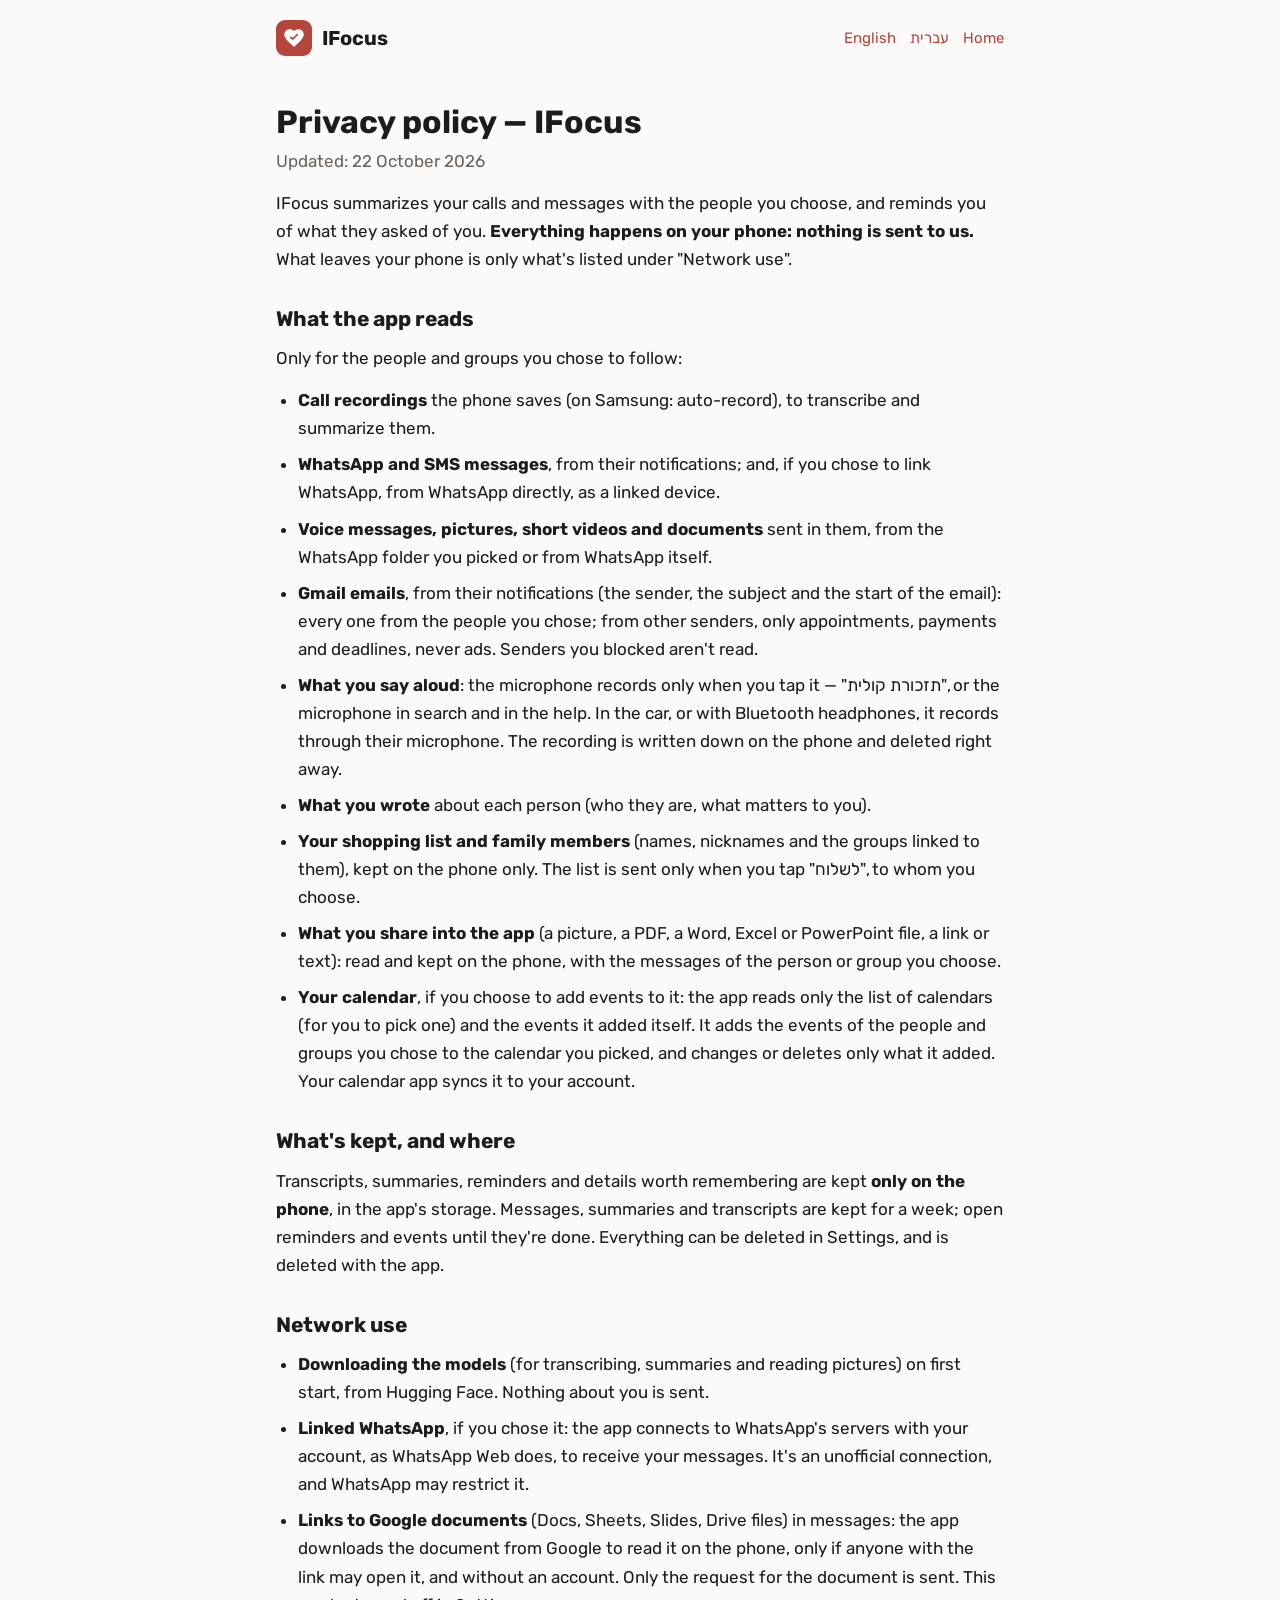
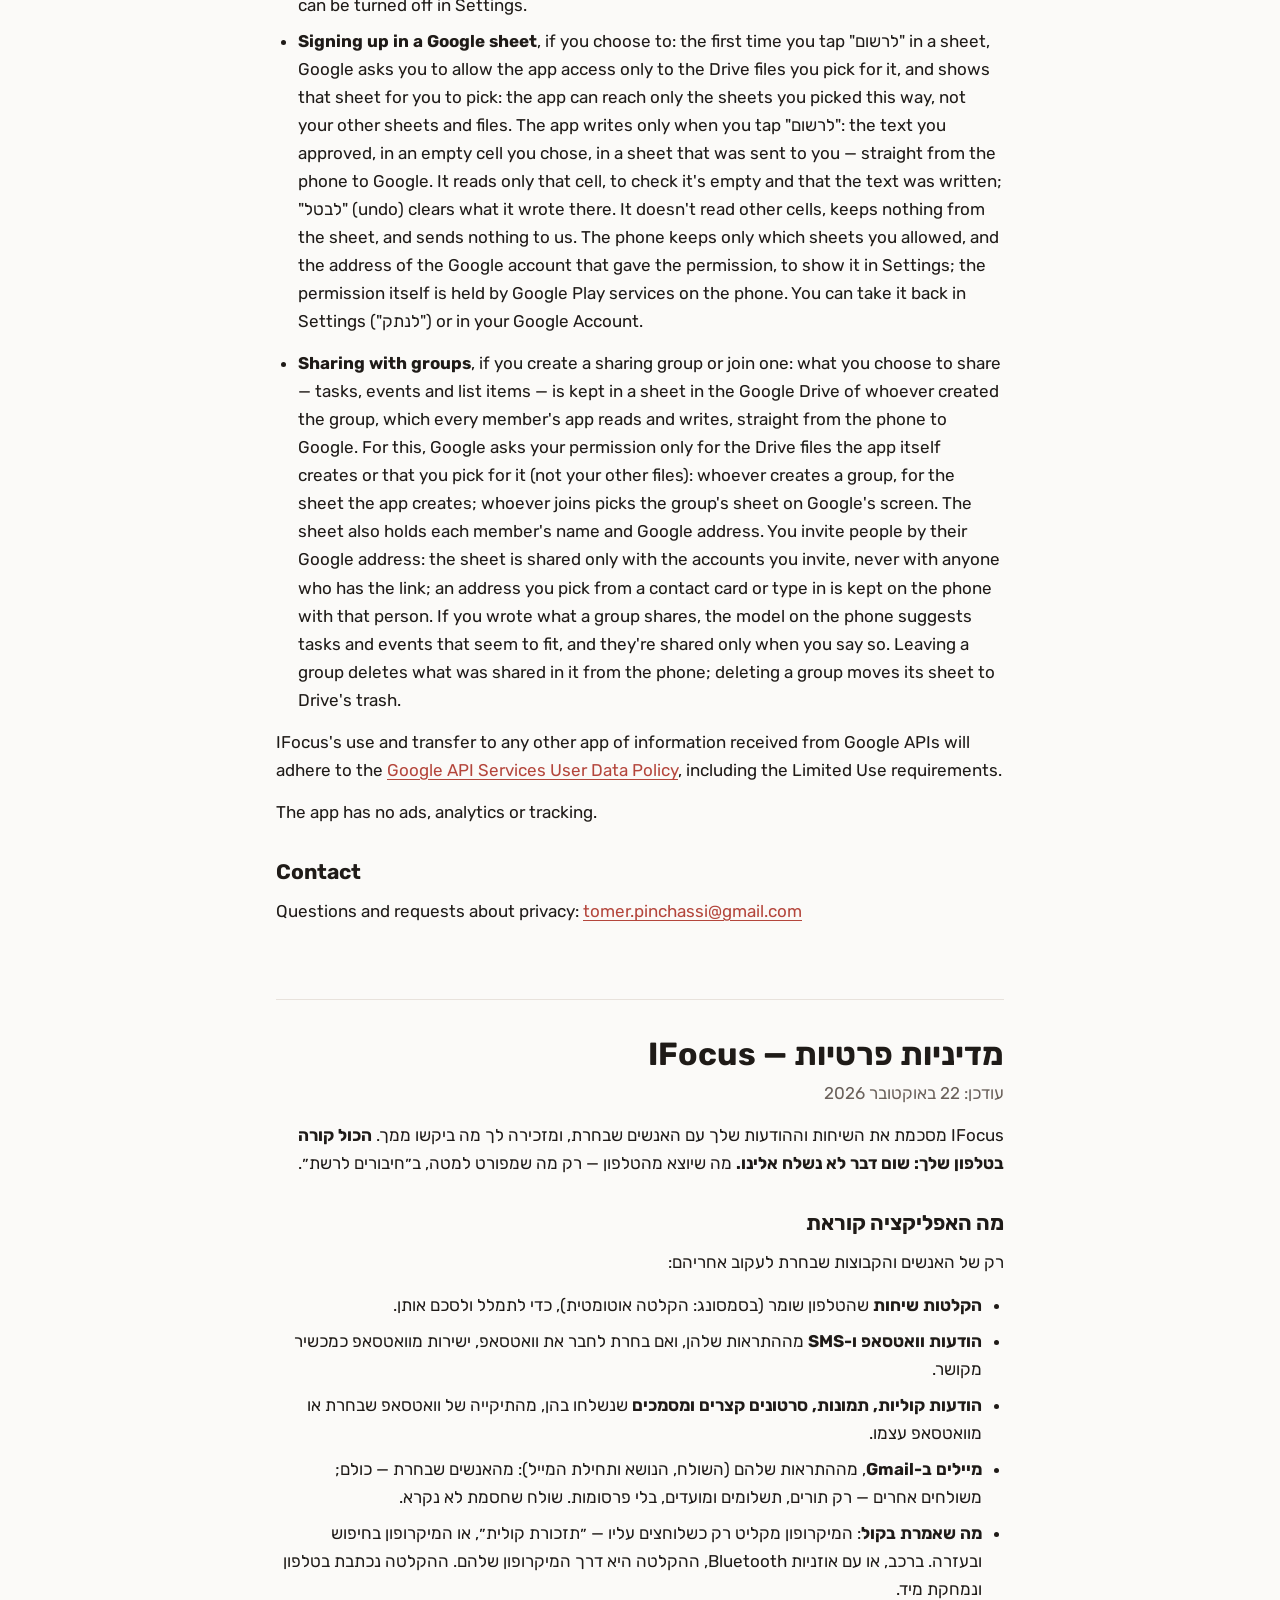
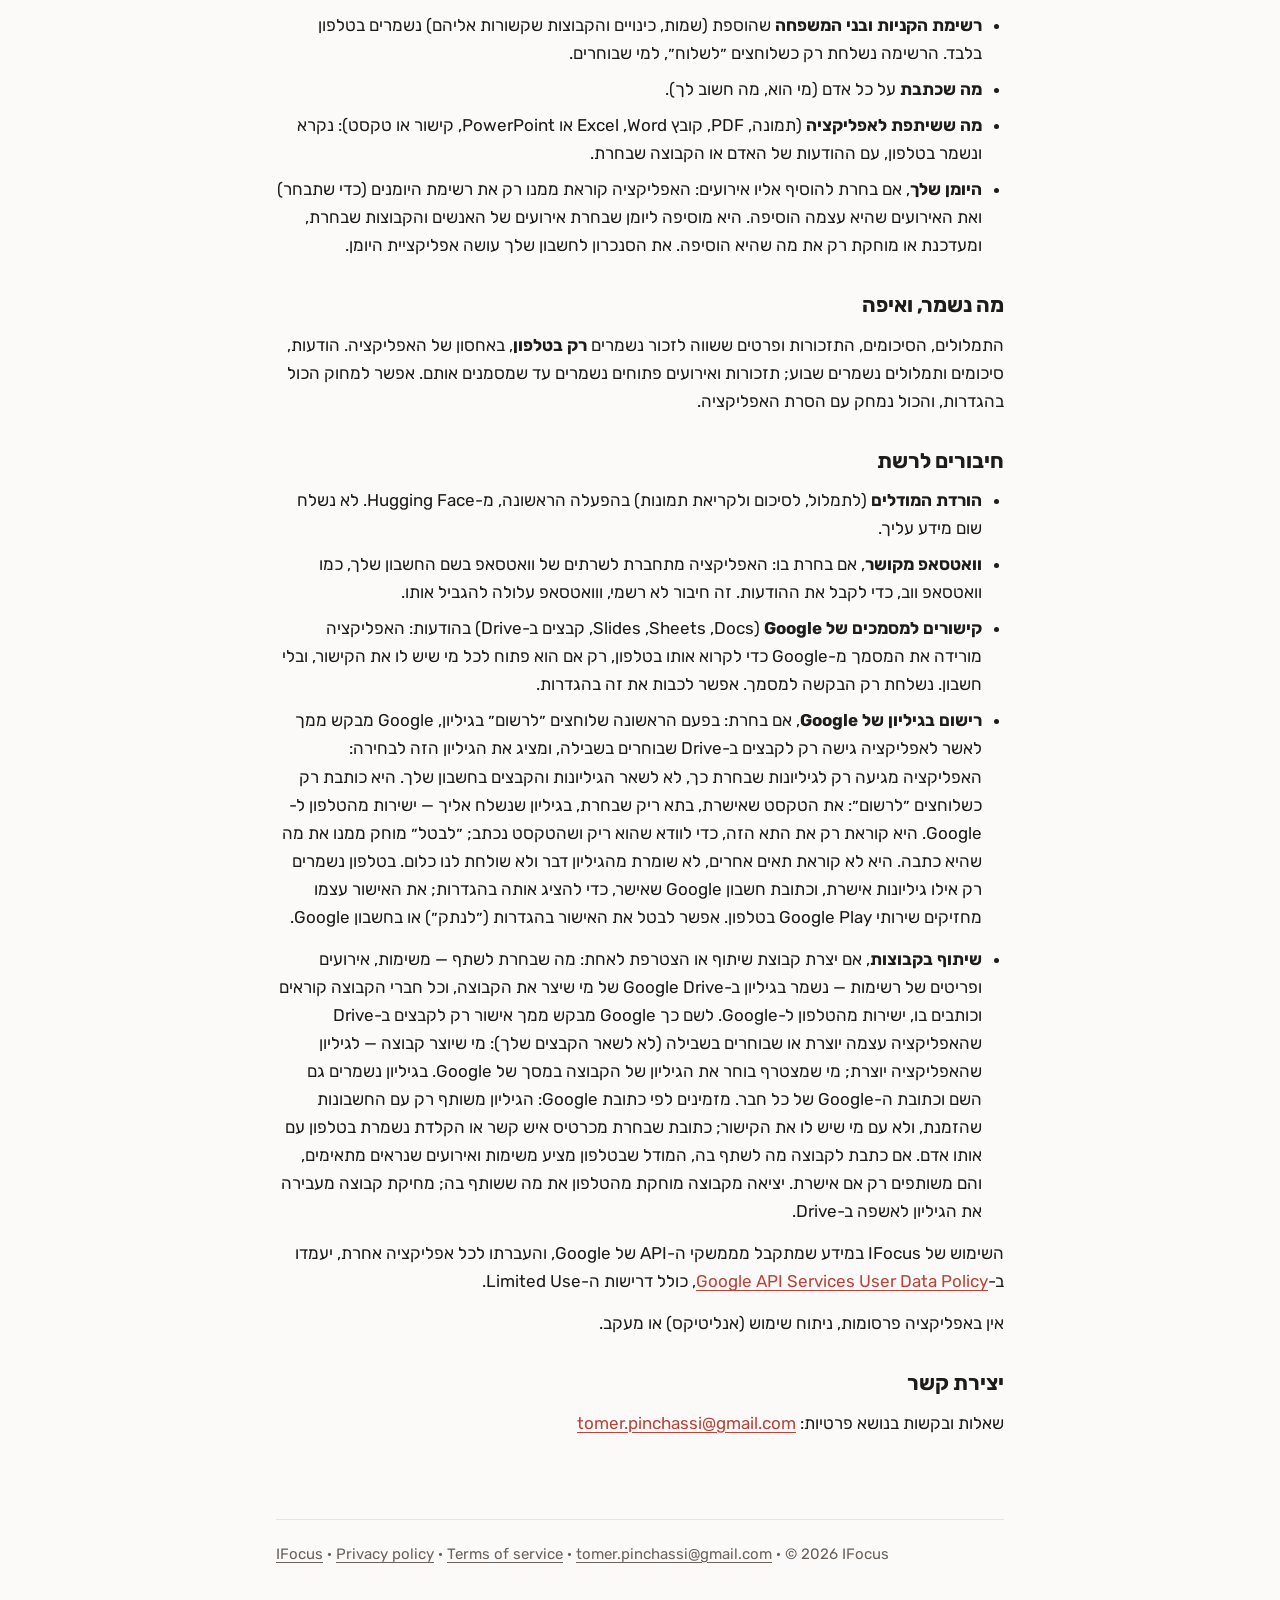
==== commit e622d18d: "IFocus privacy policy: Google's permission is per file, for the sheets the user picks" ====
--- a/privacy.html
+++ b/privacy.html
@@ -42,10 +42,10 @@
   <li><strong>Downloading the models</strong> (for transcribing, summaries and reading pictures) on first start, from Hugging Face. Nothing about you is sent.</li>
   <li><strong>Linked WhatsApp</strong>, if you chose it: the app connects to WhatsApp's servers with your account, as WhatsApp Web does, to receive your messages. It's an unofficial connection, and WhatsApp may restrict it.</li>
   <li><strong>Links to Google documents</strong> (Docs, Sheets, Slides, Drive files) in messages: the app downloads the document from Google to read it on the phone, only if anyone with the link may open it, and without an account. Only the request for the document is sent. This can be turned off in Settings.</li>
-  <li><strong>Signing up in a Google sheet</strong>, if you choose to: the first time you tap "לרשום" in a sheet, Google asks you to allow the app to edit your Google Sheets. The app writes only when you tap "לרשום": the text you approved, in an empty cell you chose, in a sheet that was sent to you — straight from the phone to Google. It reads only that cell, to check it's empty and that the text was written; "לבטל" (undo) clears what it wrote there. It doesn't read other sheets or cells in your account, keeps nothing from them, and sends nothing to us. The phone keeps only the address of the Google account that gave the permission, to show it in Settings; the permission itself is held by Google Play services on the phone. You can take it back in Settings ("לנתק") or in your Google Account.</li>
+  <li><strong>Signing up in a Google sheet</strong>, if you choose to: the first time you tap "לרשום" in a sheet, Google asks you to allow the app access only to the Drive files you pick for it, and shows that sheet for you to pick: the app can reach only the sheets you picked this way, not your other sheets and files. The app writes only when you tap "לרשום": the text you approved, in an empty cell you chose, in a sheet that was sent to you — straight from the phone to Google. It reads only that cell, to check it's empty and that the text was written; "לבטל" (undo) clears what it wrote there. It doesn't read other cells, keeps nothing from the sheet, and sends nothing to us. The phone keeps only which sheets you allowed, and the address of the Google account that gave the permission, to show it in Settings; the permission itself is held by Google Play services on the phone. You can take it back in Settings ("לנתק") or in your Google Account.</li>
 </ul>
 <ul>
-  <li><strong>Sharing with groups</strong>, if you create a sharing group or join one: what you choose to share — tasks, events and list items — is kept in a sheet in the Google Drive of whoever created the group, which every member's app reads and writes, straight from the phone to Google. For this, Google asks your permission for your sheets, and, to create a group, for the files the app itself creates in Drive (not your other files). The sheet also holds each member's name and Google address. You invite people by their Google address: the sheet is shared only with the accounts you invite, never with anyone who has the link; an address you pick from a contact card or type in is kept on the phone with that person. If you wrote what a group shares, the model on the phone suggests tasks and events that seem to fit, and they're shared only when you say so. Leaving a group deletes what was shared in it from the phone; deleting a group moves its sheet to Drive's trash.</li>
+  <li><strong>Sharing with groups</strong>, if you create a sharing group or join one: what you choose to share — tasks, events and list items — is kept in a sheet in the Google Drive of whoever created the group, which every member's app reads and writes, straight from the phone to Google. For this, Google asks your permission only for the Drive files the app itself creates or that you pick for it (not your other files): whoever creates a group, for the sheet the app creates; whoever joins picks the group's sheet on Google's screen. The sheet also holds each member's name and Google address. You invite people by their Google address: the sheet is shared only with the accounts you invite, never with anyone who has the link; an address you pick from a contact card or type in is kept on the phone with that person. If you wrote what a group shares, the model on the phone suggests tasks and events that seem to fit, and they're shared only when you say so. Leaving a group deletes what was shared in it from the phone; deleting a group moves its sheet to Drive's trash.</li>
 </ul>
 <p>IFocus's use and transfer to any other app of information received from Google APIs will adhere to the <a href="https://developers.google.com/terms/api-services-user-data-policy">Google API Services User Data Policy</a>, including the Limited Use requirements.</p>
 <p>The app has no ads, analytics or tracking.</p>
@@ -77,10 +77,10 @@
   <li><strong>הורדת המודלים</strong> (לתמלול, לסיכום ולקריאת תמונות) בהפעלה הראשונה, מ-Hugging Face. לא נשלח שום מידע עליך.</li>
   <li><strong>וואטסאפ מקושר</strong>, אם בחרת בו: האפליקציה מתחברת לשרתים של וואטסאפ בשם החשבון שלך, כמו וואטסאפ ווב, כדי לקבל את ההודעות. זה חיבור לא רשמי, ווואטסאפ עלולה להגביל אותו.</li>
   <li><strong>קישורים למסמכים של Google</strong> (Docs,‏ Sheets,‏ Slides, קבצים ב-Drive) בהודעות: האפליקציה מורידה את המסמך מ-Google כדי לקרוא אותו בטלפון, רק אם הוא פתוח לכל מי שיש לו את הקישור, ובלי חשבון. נשלחת רק הבקשה למסמך. אפשר לכבות את זה בהגדרות.</li>
-  <li><strong>רישום בגיליון של Google</strong>, אם בחרת: בפעם הראשונה שלוחצים ״לרשום״ בגיליון, Google מבקש ממך לאשר לאפליקציה לערוך את הגיליונות שלך. האפליקציה כותבת רק כשלוחצים ״לרשום״: את הטקסט שאישרת, בתא ריק שבחרת, בגיליון שנשלח אליך — ישירות מהטלפון ל-Google. היא קוראת רק את התא הזה, כדי לוודא שהוא ריק ושהטקסט נכתב; ״לבטל״ מוחק ממנו את מה שהיא כתבה. היא לא קוראת גיליונות או תאים אחרים בחשבון שלך, לא שומרת מהם דבר ולא שולחת לנו כלום. בטלפון נשמרת רק כתובת חשבון Google שאישר, כדי להציג אותה בהגדרות; את האישור עצמו מחזיקים שירותי Google Play בטלפון. אפשר לבטל את האישור בהגדרות (״לנתק״) או בחשבון Google.</li>
+  <li><strong>רישום בגיליון של Google</strong>, אם בחרת: בפעם הראשונה שלוחצים ״לרשום״ בגיליון, Google מבקש ממך לאשר לאפליקציה גישה רק לקבצים ב-Drive שבוחרים בשבילה, ומציג את הגיליון הזה לבחירה: האפליקציה מגיעה רק לגיליונות שבחרת כך, לא לשאר הגיליונות והקבצים בחשבון שלך. היא כותבת רק כשלוחצים ״לרשום״: את הטקסט שאישרת, בתא ריק שבחרת, בגיליון שנשלח אליך — ישירות מהטלפון ל-Google. היא קוראת רק את התא הזה, כדי לוודא שהוא ריק ושהטקסט נכתב; ״לבטל״ מוחק ממנו את מה שהיא כתבה. היא לא קוראת תאים אחרים, לא שומרת מהגיליון דבר ולא שולחת לנו כלום. בטלפון נשמרים רק אילו גיליונות אישרת, וכתובת חשבון Google שאישר, כדי להציג אותה בהגדרות; את האישור עצמו מחזיקים שירותי Google Play בטלפון. אפשר לבטל את האישור בהגדרות (״לנתק״) או בחשבון Google.</li>
 </ul>
 <ul>
-  <li><strong>שיתוף בקבוצות</strong>, אם יצרת קבוצת שיתוף או הצטרפת לאחת: מה שבחרת לשתף — משימות, אירועים ופריטים של רשימות — נשמר בגיליון ב-Google Drive של מי שיצר את הקבוצה, וכל חברי הקבוצה קוראים וכותבים בו, ישירות מהטלפון ל-Google. לשם כך Google מבקש ממך אישור לגיליונות, ולמי שיוצר קבוצה גם לקבצים שהאפליקציה עצמה יוצרת ב-Drive (לא לשאר הקבצים שלך). בגיליון נשמרים גם השם וכתובת ה-Google של כל חבר. מזמינים לפי כתובת Google: הגיליון משותף רק עם החשבונות שהזמנת, ולא עם מי שיש לו את הקישור; כתובת שבחרת מכרטיס איש קשר או הקלדת נשמרת בטלפון עם אותו אדם. אם כתבת לקבוצה מה לשתף בה, המודל שבטלפון מציע משימות ואירועים שנראים מתאימים, והם משותפים רק אם אישרת. יציאה מקבוצה מוחקת מהטלפון את מה ששותף בה; מחיקת קבוצה מעבירה את הגיליון לאשפה ב-Drive.</li>
+  <li><strong>שיתוף בקבוצות</strong>, אם יצרת קבוצת שיתוף או הצטרפת לאחת: מה שבחרת לשתף — משימות, אירועים ופריטים של רשימות — נשמר בגיליון ב-Google Drive של מי שיצר את הקבוצה, וכל חברי הקבוצה קוראים וכותבים בו, ישירות מהטלפון ל-Google. לשם כך Google מבקש ממך אישור רק לקבצים ב-Drive שהאפליקציה עצמה יוצרת או שבוחרים בשבילה (לא לשאר הקבצים שלך): מי שיוצר קבוצה — לגיליון שהאפליקציה יוצרת; מי שמצטרף בוחר את הגיליון של הקבוצה במסך של Google. בגיליון נשמרים גם השם וכתובת ה-Google של כל חבר. מזמינים לפי כתובת Google: הגיליון משותף רק עם החשבונות שהזמנת, ולא עם מי שיש לו את הקישור; כתובת שבחרת מכרטיס איש קשר או הקלדת נשמרת בטלפון עם אותו אדם. אם כתבת לקבוצה מה לשתף בה, המודל שבטלפון מציע משימות ואירועים שנראים מתאימים, והם משותפים רק אם אישרת. יציאה מקבוצה מוחקת מהטלפון את מה ששותף בה; מחיקת קבוצה מעבירה את הגיליון לאשפה ב-Drive.</li>
 </ul>
 <p>השימוש של IFocus במידע שמתקבל מממשקי ה-API של Google, והעברתו לכל אפליקציה אחרת, יעמדו ב-<a href="https://developers.google.com/terms/api-services-user-data-policy">Google API Services User Data Policy</a>, כולל דרישות ה-Limited Use.</p>
 <p>אין באפליקציה פרסומות, ניתוח שימוש (אנליטיקס) או מעקב.</p>
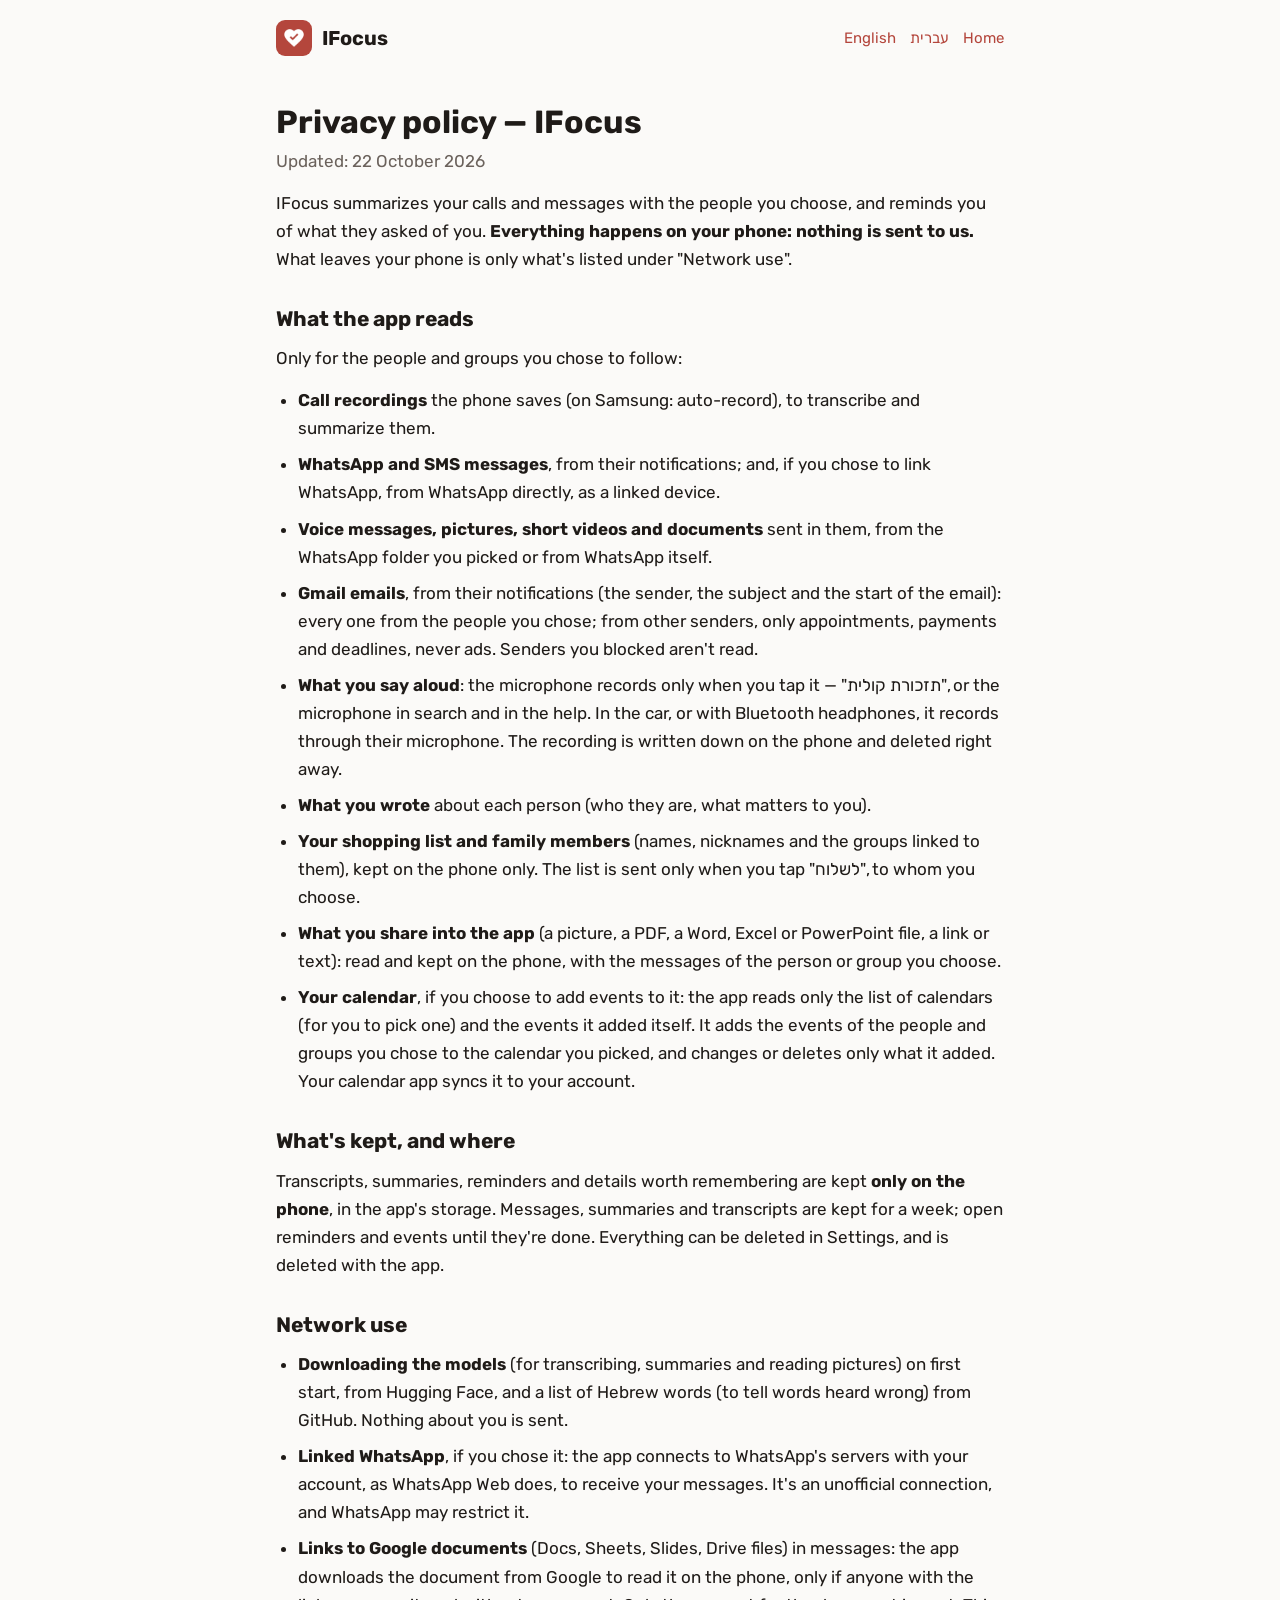
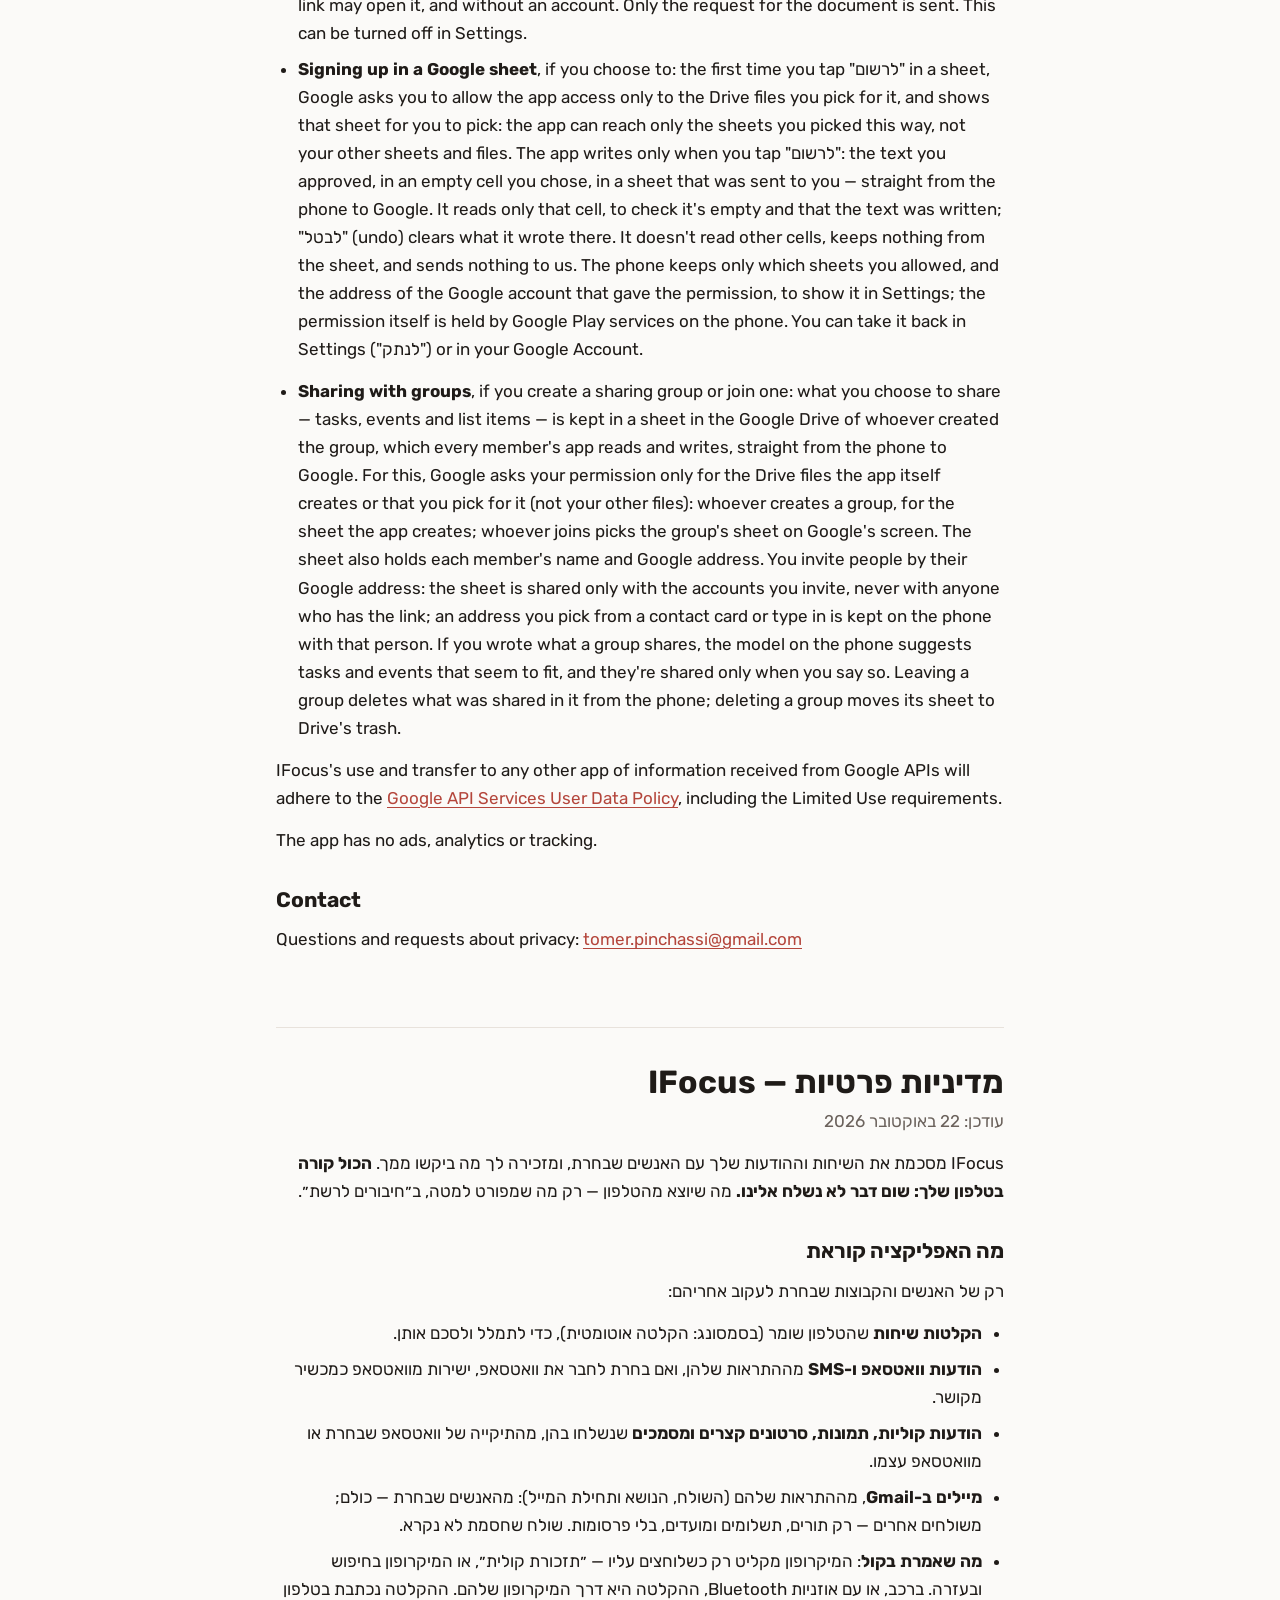
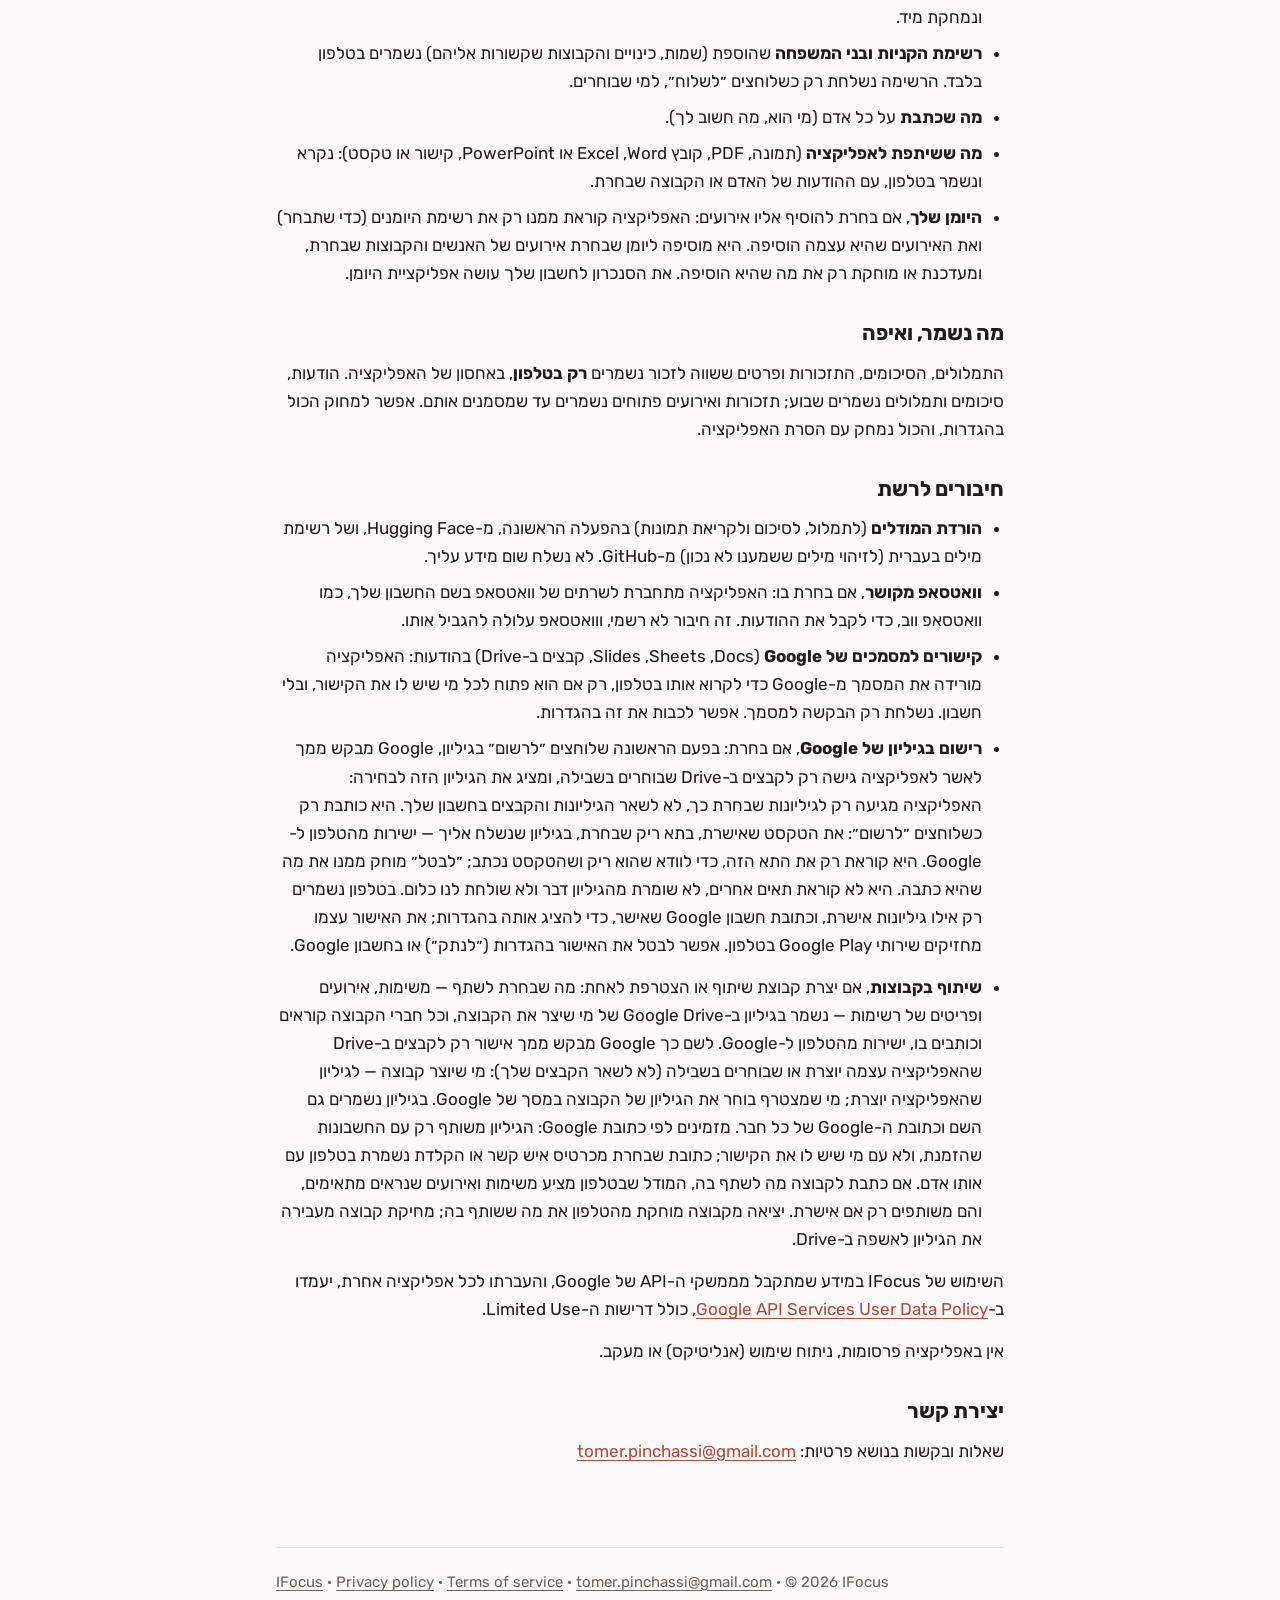
==== commit 4ebdce3e: "IFocus privacy policy: a Hebrew word list downloaded from GitHub with the models Co-Authored-By: Cla" ====
--- a/privacy.html
+++ b/privacy.html
@@ -39,7 +39,7 @@
 <p>Transcripts, summaries, reminders and details worth remembering are kept <strong>only on the phone</strong>, in the app's storage. Messages, summaries and transcripts are kept for a week; open reminders and events until they're done. Everything can be deleted in Settings, and is deleted with the app.</p>
 <h2>Network use</h2>
 <ul>
-  <li><strong>Downloading the models</strong> (for transcribing, summaries and reading pictures) on first start, from Hugging Face. Nothing about you is sent.</li>
+  <li><strong>Downloading the models</strong> (for transcribing, summaries and reading pictures) on first start, from Hugging Face, and a list of Hebrew words (to tell words heard wrong) from GitHub. Nothing about you is sent.</li>
   <li><strong>Linked WhatsApp</strong>, if you chose it: the app connects to WhatsApp's servers with your account, as WhatsApp Web does, to receive your messages. It's an unofficial connection, and WhatsApp may restrict it.</li>
   <li><strong>Links to Google documents</strong> (Docs, Sheets, Slides, Drive files) in messages: the app downloads the document from Google to read it on the phone, only if anyone with the link may open it, and without an account. Only the request for the document is sent. This can be turned off in Settings.</li>
   <li><strong>Signing up in a Google sheet</strong>, if you choose to: the first time you tap "לרשום" in a sheet, Google asks you to allow the app access only to the Drive files you pick for it, and shows that sheet for you to pick: the app can reach only the sheets you picked this way, not your other sheets and files. The app writes only when you tap "לרשום": the text you approved, in an empty cell you chose, in a sheet that was sent to you — straight from the phone to Google. It reads only that cell, to check it's empty and that the text was written; "לבטל" (undo) clears what it wrote there. It doesn't read other cells, keeps nothing from the sheet, and sends nothing to us. The phone keeps only which sheets you allowed, and the address of the Google account that gave the permission, to show it in Settings; the permission itself is held by Google Play services on the phone. You can take it back in Settings ("לנתק") or in your Google Account.</li>
@@ -74,7 +74,7 @@
 <p>התמלולים, הסיכומים, התזכורות ופרטים ששווה לזכור נשמרים <strong>רק בטלפון</strong>, באחסון של האפליקציה. הודעות, סיכומים ותמלולים נשמרים שבוע; תזכורות ואירועים פתוחים נשמרים עד שמסמנים אותם. אפשר למחוק הכול בהגדרות, והכול נמחק עם הסרת האפליקציה.</p>
 <h2>חיבורים לרשת</h2>
 <ul>
-  <li><strong>הורדת המודלים</strong> (לתמלול, לסיכום ולקריאת תמונות) בהפעלה הראשונה, מ-Hugging Face. לא נשלח שום מידע עליך.</li>
+  <li><strong>הורדת המודלים</strong> (לתמלול, לסיכום ולקריאת תמונות) בהפעלה הראשונה, מ-Hugging Face, ושל רשימת מילים בעברית (לזיהוי מילים ששמענו לא נכון) מ-GitHub. לא נשלח שום מידע עליך.</li>
   <li><strong>וואטסאפ מקושר</strong>, אם בחרת בו: האפליקציה מתחברת לשרתים של וואטסאפ בשם החשבון שלך, כמו וואטסאפ ווב, כדי לקבל את ההודעות. זה חיבור לא רשמי, ווואטסאפ עלולה להגביל אותו.</li>
   <li><strong>קישורים למסמכים של Google</strong> (Docs,‏ Sheets,‏ Slides, קבצים ב-Drive) בהודעות: האפליקציה מורידה את המסמך מ-Google כדי לקרוא אותו בטלפון, רק אם הוא פתוח לכל מי שיש לו את הקישור, ובלי חשבון. נשלחת רק הבקשה למסמך. אפשר לכבות את זה בהגדרות.</li>
   <li><strong>רישום בגיליון של Google</strong>, אם בחרת: בפעם הראשונה שלוחצים ״לרשום״ בגיליון, Google מבקש ממך לאשר לאפליקציה גישה רק לקבצים ב-Drive שבוחרים בשבילה, ומציג את הגיליון הזה לבחירה: האפליקציה מגיעה רק לגיליונות שבחרת כך, לא לשאר הגיליונות והקבצים בחשבון שלך. היא כותבת רק כשלוחצים ״לרשום״: את הטקסט שאישרת, בתא ריק שבחרת, בגיליון שנשלח אליך — ישירות מהטלפון ל-Google. היא קוראת רק את התא הזה, כדי לוודא שהוא ריק ושהטקסט נכתב; ״לבטל״ מוחק ממנו את מה שהיא כתבה. היא לא קוראת תאים אחרים, לא שומרת מהגיליון דבר ולא שולחת לנו כלום. בטלפון נשמרים רק אילו גיליונות אישרת, וכתובת חשבון Google שאישר, כדי להציג אותה בהגדרות; את האישור עצמו מחזיקים שירותי Google Play בטלפון. אפשר לבטל את האישור בהגדרות (״לנתק״) או בחשבון Google.</li>
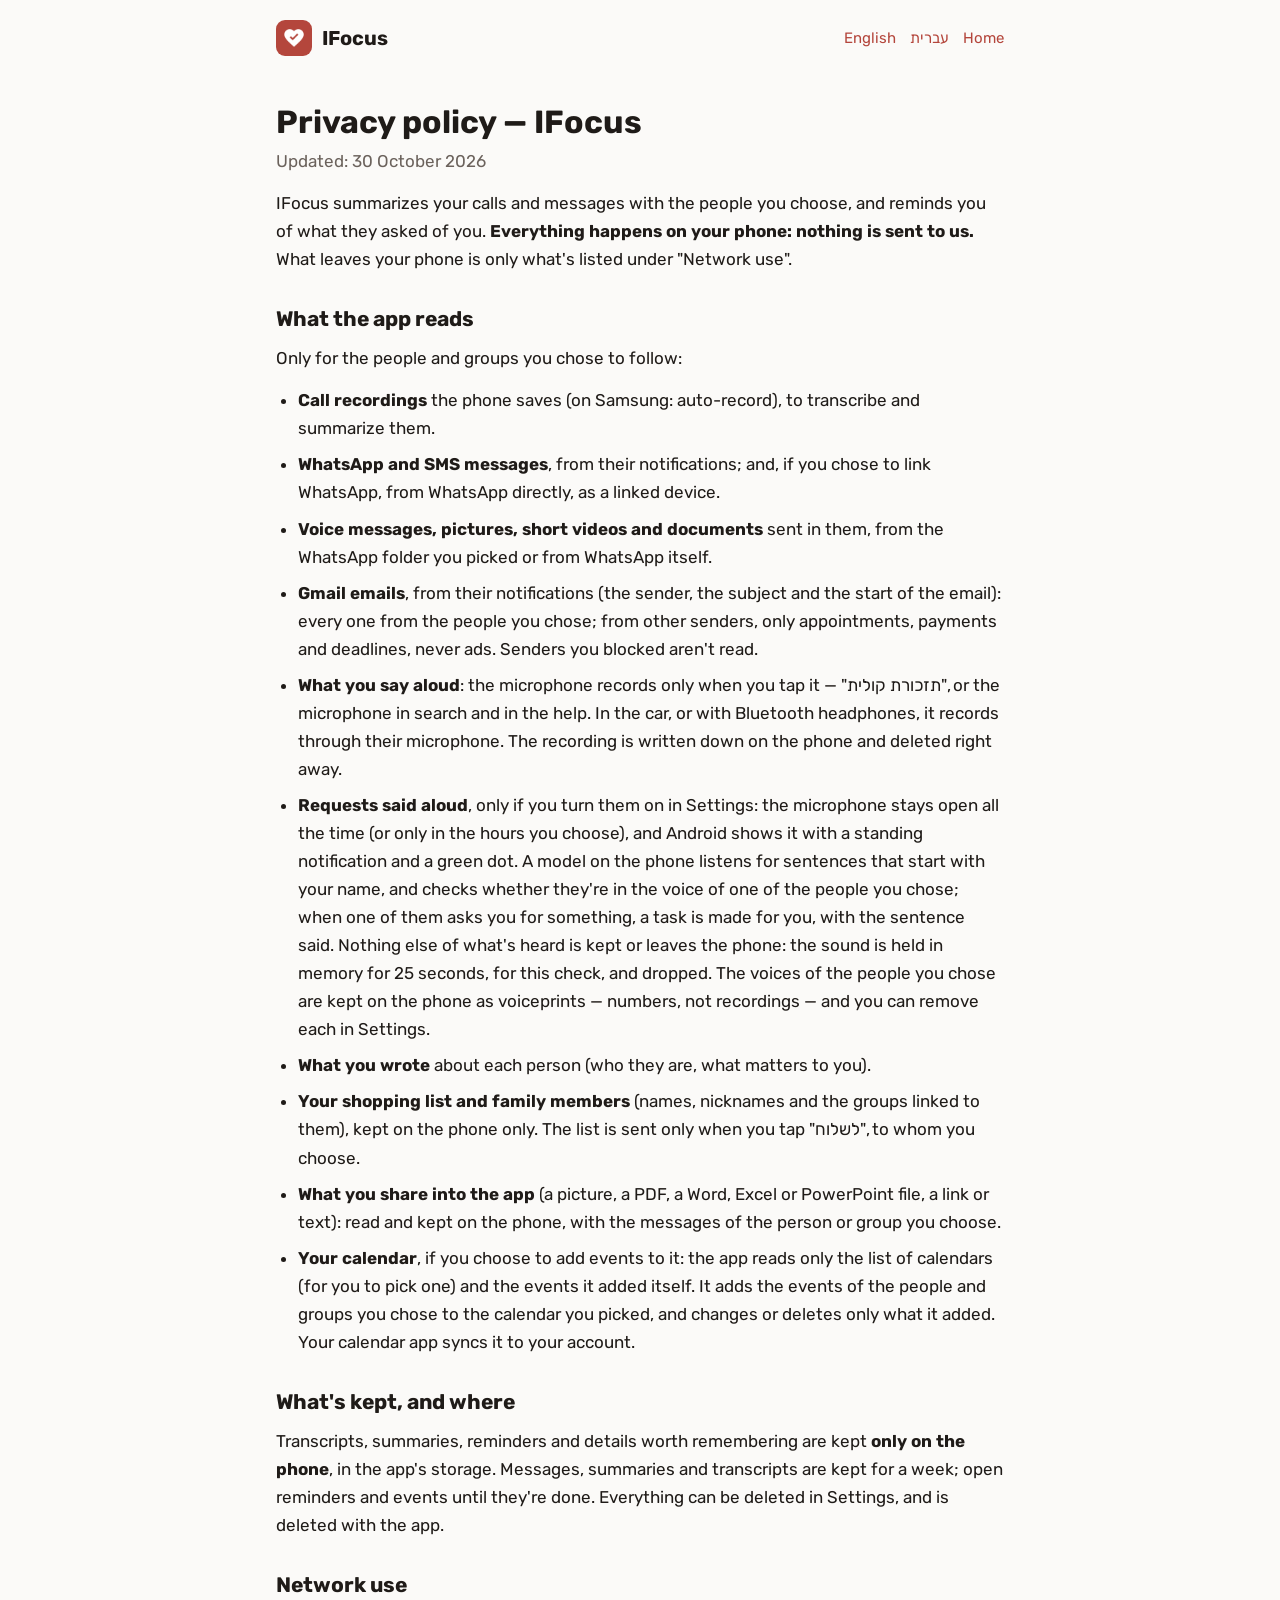
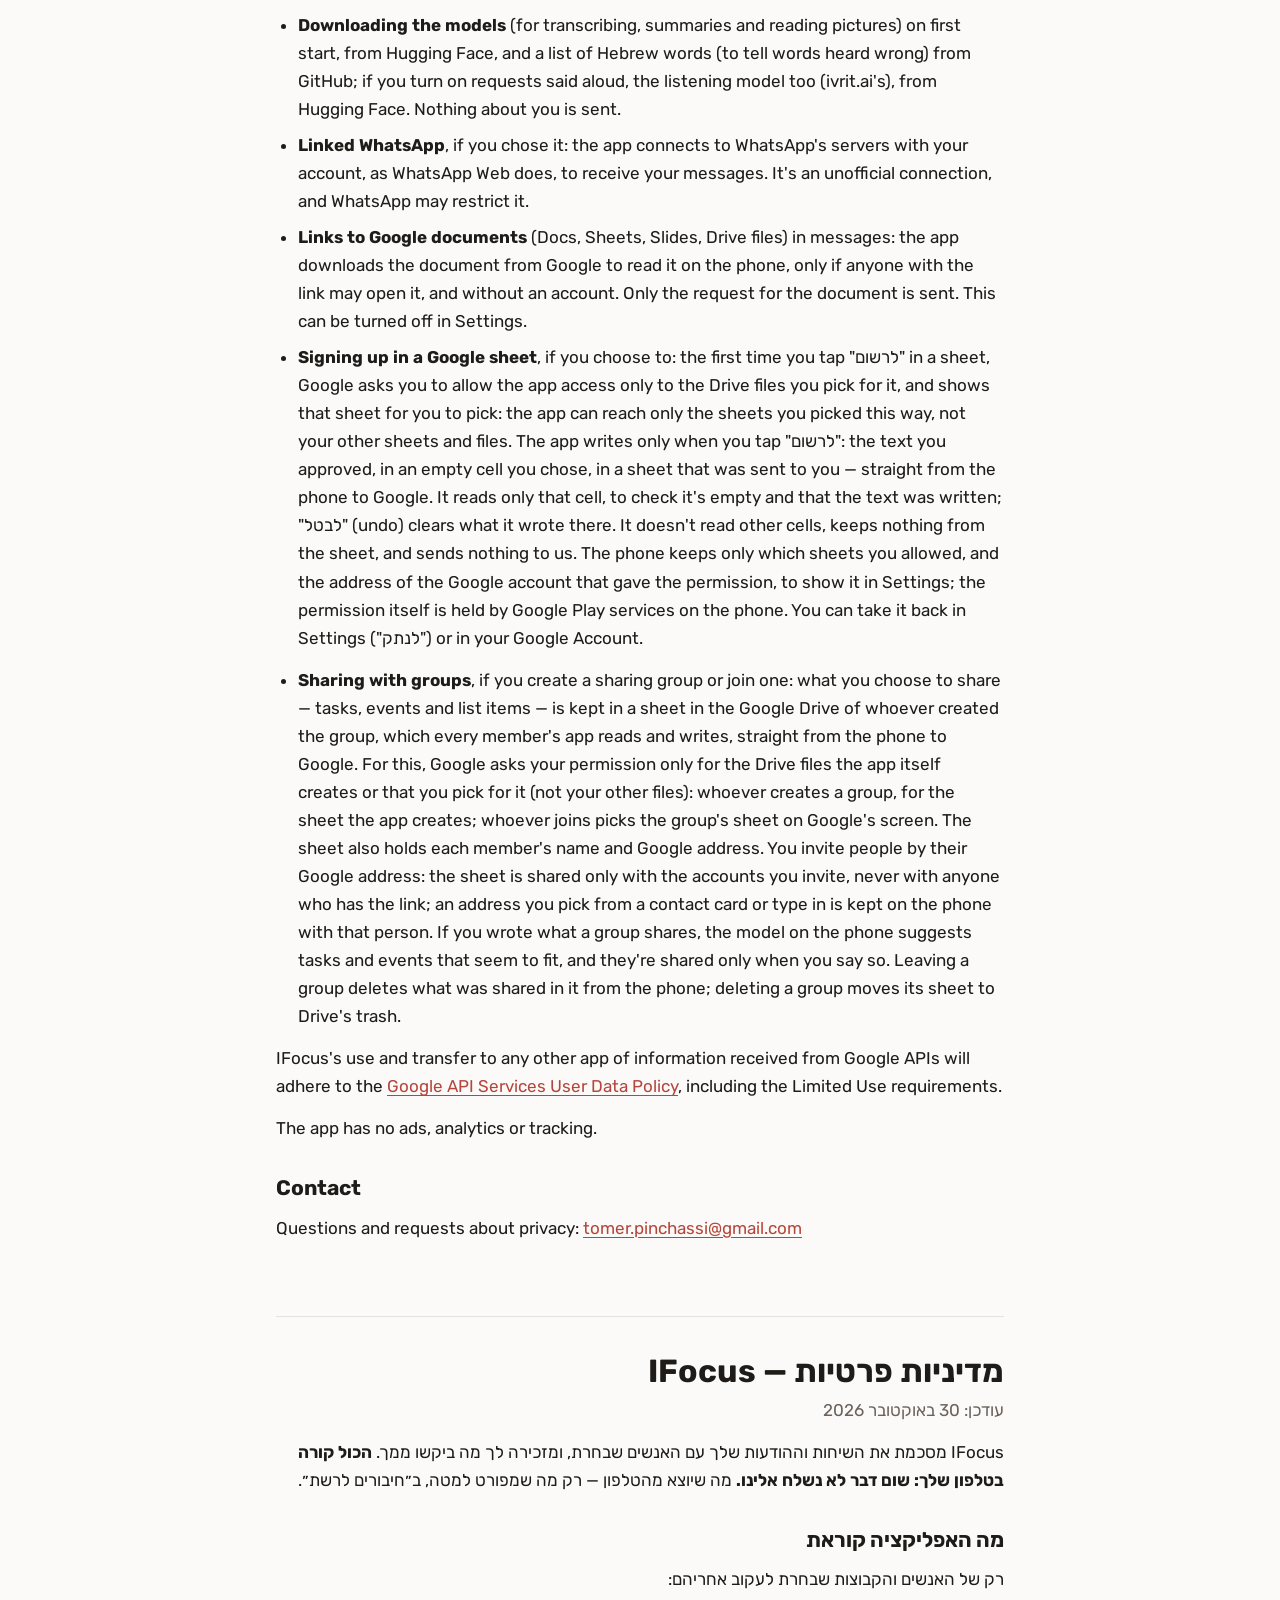
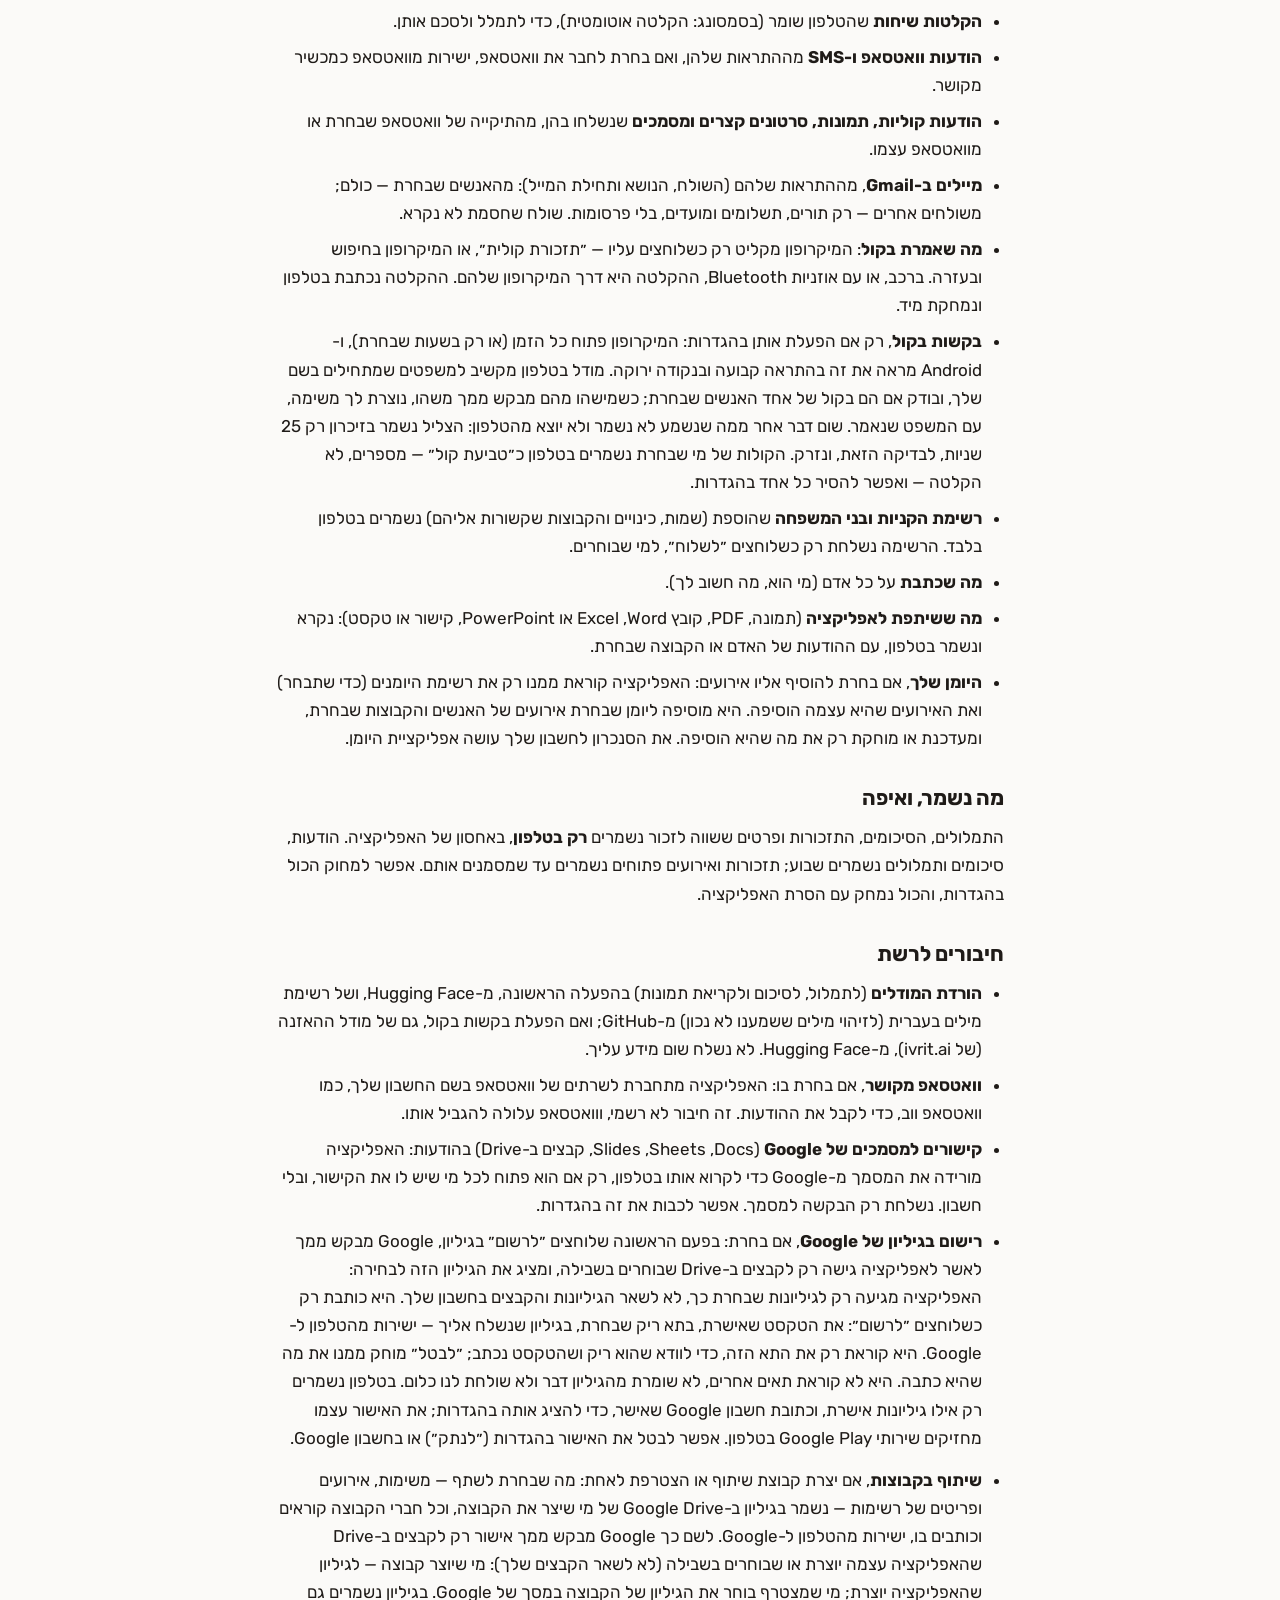
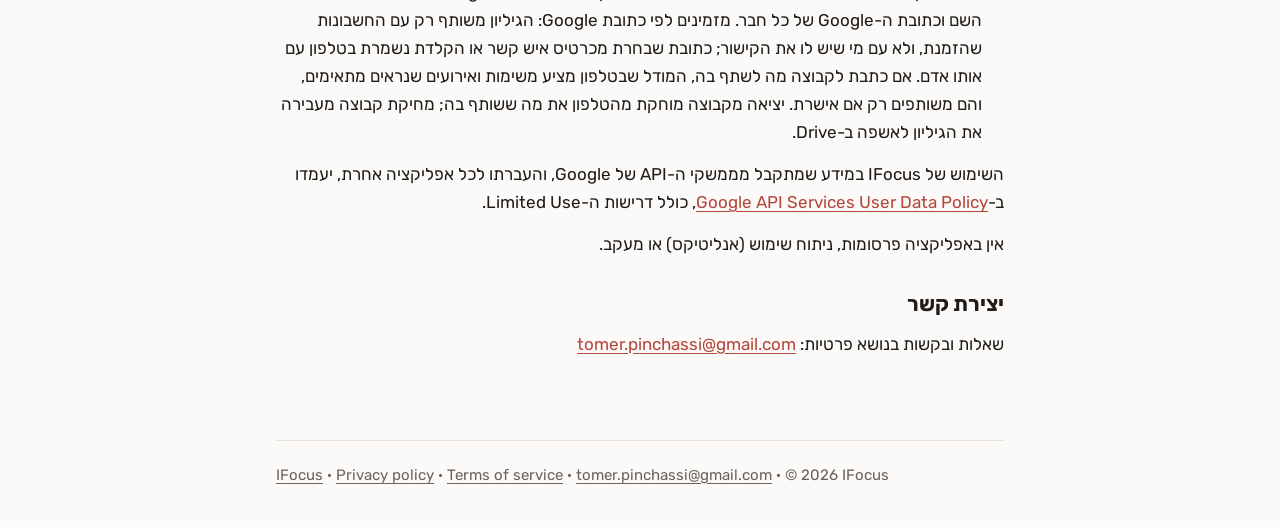
==== commit 7d873ab4: "IFocus privacy policy: requests said aloud (0.9.31)" ====
--- a/privacy.html
+++ b/privacy.html
@@ -20,7 +20,7 @@
 <main class="policy">
 <section class="lang" id="en" lang="en" dir="ltr">
 <h1>Privacy policy — IFocus</h1>
-<p class="updated">Updated: 22 October 2026</p>
+<p class="updated">Updated: 30 October 2026</p>
 <p>IFocus summarizes your calls and messages with the people you choose, and reminds you of what they asked of you. <strong>Everything happens on your phone: nothing is sent to us.</strong> What leaves your phone is only what's listed under "Network use".</p>
 <h2>What the app reads</h2>
 <p>Only for the people and groups you chose to follow:</p>
@@ -30,6 +30,7 @@
   <li><strong>Voice messages, pictures, short videos and documents</strong> sent in them, from the WhatsApp folder you picked or from WhatsApp itself.</li>
   <li><strong>Gmail emails</strong>, from their notifications (the sender, the subject and the start of the email): every one from the people you chose; from other senders, only appointments, payments and deadlines, never ads. Senders you blocked aren't read.</li>
   <li><strong>What you say aloud</strong>: the microphone records only when you tap it — "תזכורת קולית", or the microphone in search and in the help. In the car, or with Bluetooth headphones, it records through their microphone. The recording is written down on the phone and deleted right away.</li>
+  <li><strong>Requests said aloud</strong>, only if you turn them on in Settings: the microphone stays open all the time (or only in the hours you choose), and Android shows it with a standing notification and a green dot. A model on the phone listens for sentences that start with your name, and checks whether they're in the voice of one of the people you chose; when one of them asks you for something, a task is made for you, with the sentence said. Nothing else of what's heard is kept or leaves the phone: the sound is held in memory for 25 seconds, for this check, and dropped. The voices of the people you chose are kept on the phone as voiceprints — numbers, not recordings — and you can remove each in Settings.</li>
   <li><strong>What you wrote</strong> about each person (who they are, what matters to you).</li>
   <li><strong>Your shopping list and family members</strong> (names, nicknames and the groups linked to them), kept on the phone only. The list is sent only when you tap "לשלוח", to whom you choose.</li>
   <li><strong>What you share into the app</strong> (a picture, a PDF, a Word, Excel or PowerPoint file, a link or text): read and kept on the phone, with the messages of the person or group you choose.</li>
@@ -39,7 +40,7 @@
 <p>Transcripts, summaries, reminders and details worth remembering are kept <strong>only on the phone</strong>, in the app's storage. Messages, summaries and transcripts are kept for a week; open reminders and events until they're done. Everything can be deleted in Settings, and is deleted with the app.</p>
 <h2>Network use</h2>
 <ul>
-  <li><strong>Downloading the models</strong> (for transcribing, summaries and reading pictures) on first start, from Hugging Face, and a list of Hebrew words (to tell words heard wrong) from GitHub. Nothing about you is sent.</li>
+  <li><strong>Downloading the models</strong> (for transcribing, summaries and reading pictures) on first start, from Hugging Face, and a list of Hebrew words (to tell words heard wrong) from GitHub; if you turn on requests said aloud, the listening model too (ivrit.ai's), from Hugging Face. Nothing about you is sent.</li>
   <li><strong>Linked WhatsApp</strong>, if you chose it: the app connects to WhatsApp's servers with your account, as WhatsApp Web does, to receive your messages. It's an unofficial connection, and WhatsApp may restrict it.</li>
   <li><strong>Links to Google documents</strong> (Docs, Sheets, Slides, Drive files) in messages: the app downloads the document from Google to read it on the phone, only if anyone with the link may open it, and without an account. Only the request for the document is sent. This can be turned off in Settings.</li>
   <li><strong>Signing up in a Google sheet</strong>, if you choose to: the first time you tap "לרשום" in a sheet, Google asks you to allow the app access only to the Drive files you pick for it, and shows that sheet for you to pick: the app can reach only the sheets you picked this way, not your other sheets and files. The app writes only when you tap "לרשום": the text you approved, in an empty cell you chose, in a sheet that was sent to you — straight from the phone to Google. It reads only that cell, to check it's empty and that the text was written; "לבטל" (undo) clears what it wrote there. It doesn't read other cells, keeps nothing from the sheet, and sends nothing to us. The phone keeps only which sheets you allowed, and the address of the Google account that gave the permission, to show it in Settings; the permission itself is held by Google Play services on the phone. You can take it back in Settings ("לנתק") or in your Google Account.</li>
@@ -55,7 +56,7 @@
 
 <section class="lang" id="he" lang="he" dir="rtl">
 <h1>מדיניות פרטיות — IFocus</h1>
-<p class="updated">עודכן: 22 באוקטובר 2026</p>
+<p class="updated">עודכן: 30 באוקטובר 2026</p>
 <p>IFocus מסכמת את השיחות וההודעות שלך עם האנשים שבחרת, ומזכירה לך מה ביקשו ממך. <strong>הכול קורה בטלפון שלך: שום דבר לא נשלח אלינו.</strong> מה שיוצא מהטלפון — רק מה שמפורט למטה, ב״חיבורים לרשת״.</p>
 <h2>מה האפליקציה קוראת</h2>
 <p>רק של האנשים והקבוצות שבחרת לעקוב אחריהם:</p>
@@ -65,6 +66,7 @@
   <li><strong>הודעות קוליות, תמונות, סרטונים קצרים ומסמכים</strong> שנשלחו בהן, מהתיקייה של וואטסאפ שבחרת או מוואטסאפ עצמו.</li>
   <li><strong>מיילים ב-Gmail</strong>, מההתראות שלהם (השולח, הנושא ותחילת המייל): מהאנשים שבחרת — כולם; משולחים אחרים — רק תורים, תשלומים ומועדים, בלי פרסומות. שולח שחסמת לא נקרא.</li>
   <li><strong>מה שאמרת בקול</strong>: המיקרופון מקליט רק כשלוחצים עליו — ״תזכורת קולית״, או המיקרופון בחיפוש ובעזרה. ברכב, או עם אוזניות Bluetooth, ההקלטה היא דרך המיקרופון שלהם. ההקלטה נכתבת בטלפון ונמחקת מיד.</li>
+  <li><strong>בקשות בקול</strong>, רק אם הפעלת אותן בהגדרות: המיקרופון פתוח כל הזמן (או רק בשעות שבחרת), ו-Android מראה את זה בהתראה קבועה ובנקודה ירוקה. מודל בטלפון מקשיב למשפטים שמתחילים בשם שלך, ובודק אם הם בקול של אחד האנשים שבחרת; כשמישהו מהם מבקש ממך משהו, נוצרת לך משימה, עם המשפט שנאמר. שום דבר אחר ממה שנשמע לא נשמר ולא יוצא מהטלפון: הצליל נשמר בזיכרון רק 25 שניות, לבדיקה הזאת, ונזרק. הקולות של מי שבחרת נשמרים בטלפון כ״טביעת קול״ — מספרים, לא הקלטה — ואפשר להסיר כל אחד בהגדרות.</li>
   <li><strong>רשימת הקניות ובני המשפחה</strong> שהוספת (שמות, כינויים והקבוצות שקשורות אליהם) נשמרים בטלפון בלבד. הרשימה נשלחת רק כשלוחצים ״לשלוח״, למי שבוחרים.</li>
   <li><strong>מה שכתבת</strong> על כל אדם (מי הוא, מה חשוב לך).</li>
   <li><strong>מה ששיתפת לאפליקציה</strong> (תמונה, PDF, קובץ Word, ‏Excel או PowerPoint, קישור או טקסט): נקרא ונשמר בטלפון, עם ההודעות של האדם או הקבוצה שבחרת.</li>
@@ -74,7 +76,7 @@
 <p>התמלולים, הסיכומים, התזכורות ופרטים ששווה לזכור נשמרים <strong>רק בטלפון</strong>, באחסון של האפליקציה. הודעות, סיכומים ותמלולים נשמרים שבוע; תזכורות ואירועים פתוחים נשמרים עד שמסמנים אותם. אפשר למחוק הכול בהגדרות, והכול נמחק עם הסרת האפליקציה.</p>
 <h2>חיבורים לרשת</h2>
 <ul>
-  <li><strong>הורדת המודלים</strong> (לתמלול, לסיכום ולקריאת תמונות) בהפעלה הראשונה, מ-Hugging Face, ושל רשימת מילים בעברית (לזיהוי מילים ששמענו לא נכון) מ-GitHub. לא נשלח שום מידע עליך.</li>
+  <li><strong>הורדת המודלים</strong> (לתמלול, לסיכום ולקריאת תמונות) בהפעלה הראשונה, מ-Hugging Face, ושל רשימת מילים בעברית (לזיהוי מילים ששמענו לא נכון) מ-GitHub; ואם הפעלת בקשות בקול, גם של מודל ההאזנה (של ivrit.ai), מ-Hugging Face. לא נשלח שום מידע עליך.</li>
   <li><strong>וואטסאפ מקושר</strong>, אם בחרת בו: האפליקציה מתחברת לשרתים של וואטסאפ בשם החשבון שלך, כמו וואטסאפ ווב, כדי לקבל את ההודעות. זה חיבור לא רשמי, ווואטסאפ עלולה להגביל אותו.</li>
   <li><strong>קישורים למסמכים של Google</strong> (Docs,‏ Sheets,‏ Slides, קבצים ב-Drive) בהודעות: האפליקציה מורידה את המסמך מ-Google כדי לקרוא אותו בטלפון, רק אם הוא פתוח לכל מי שיש לו את הקישור, ובלי חשבון. נשלחת רק הבקשה למסמך. אפשר לכבות את זה בהגדרות.</li>
   <li><strong>רישום בגיליון של Google</strong>, אם בחרת: בפעם הראשונה שלוחצים ״לרשום״ בגיליון, Google מבקש ממך לאשר לאפליקציה גישה רק לקבצים ב-Drive שבוחרים בשבילה, ומציג את הגיליון הזה לבחירה: האפליקציה מגיעה רק לגיליונות שבחרת כך, לא לשאר הגיליונות והקבצים בחשבון שלך. היא כותבת רק כשלוחצים ״לרשום״: את הטקסט שאישרת, בתא ריק שבחרת, בגיליון שנשלח אליך — ישירות מהטלפון ל-Google. היא קוראת רק את התא הזה, כדי לוודא שהוא ריק ושהטקסט נכתב; ״לבטל״ מוחק ממנו את מה שהיא כתבה. היא לא קוראת תאים אחרים, לא שומרת מהגיליון דבר ולא שולחת לנו כלום. בטלפון נשמרים רק אילו גיליונות אישרת, וכתובת חשבון Google שאישר, כדי להציג אותה בהגדרות; את האישור עצמו מחזיקים שירותי Google Play בטלפון. אפשר לבטל את האישור בהגדרות (״לנתק״) או בחשבון Google.</li>
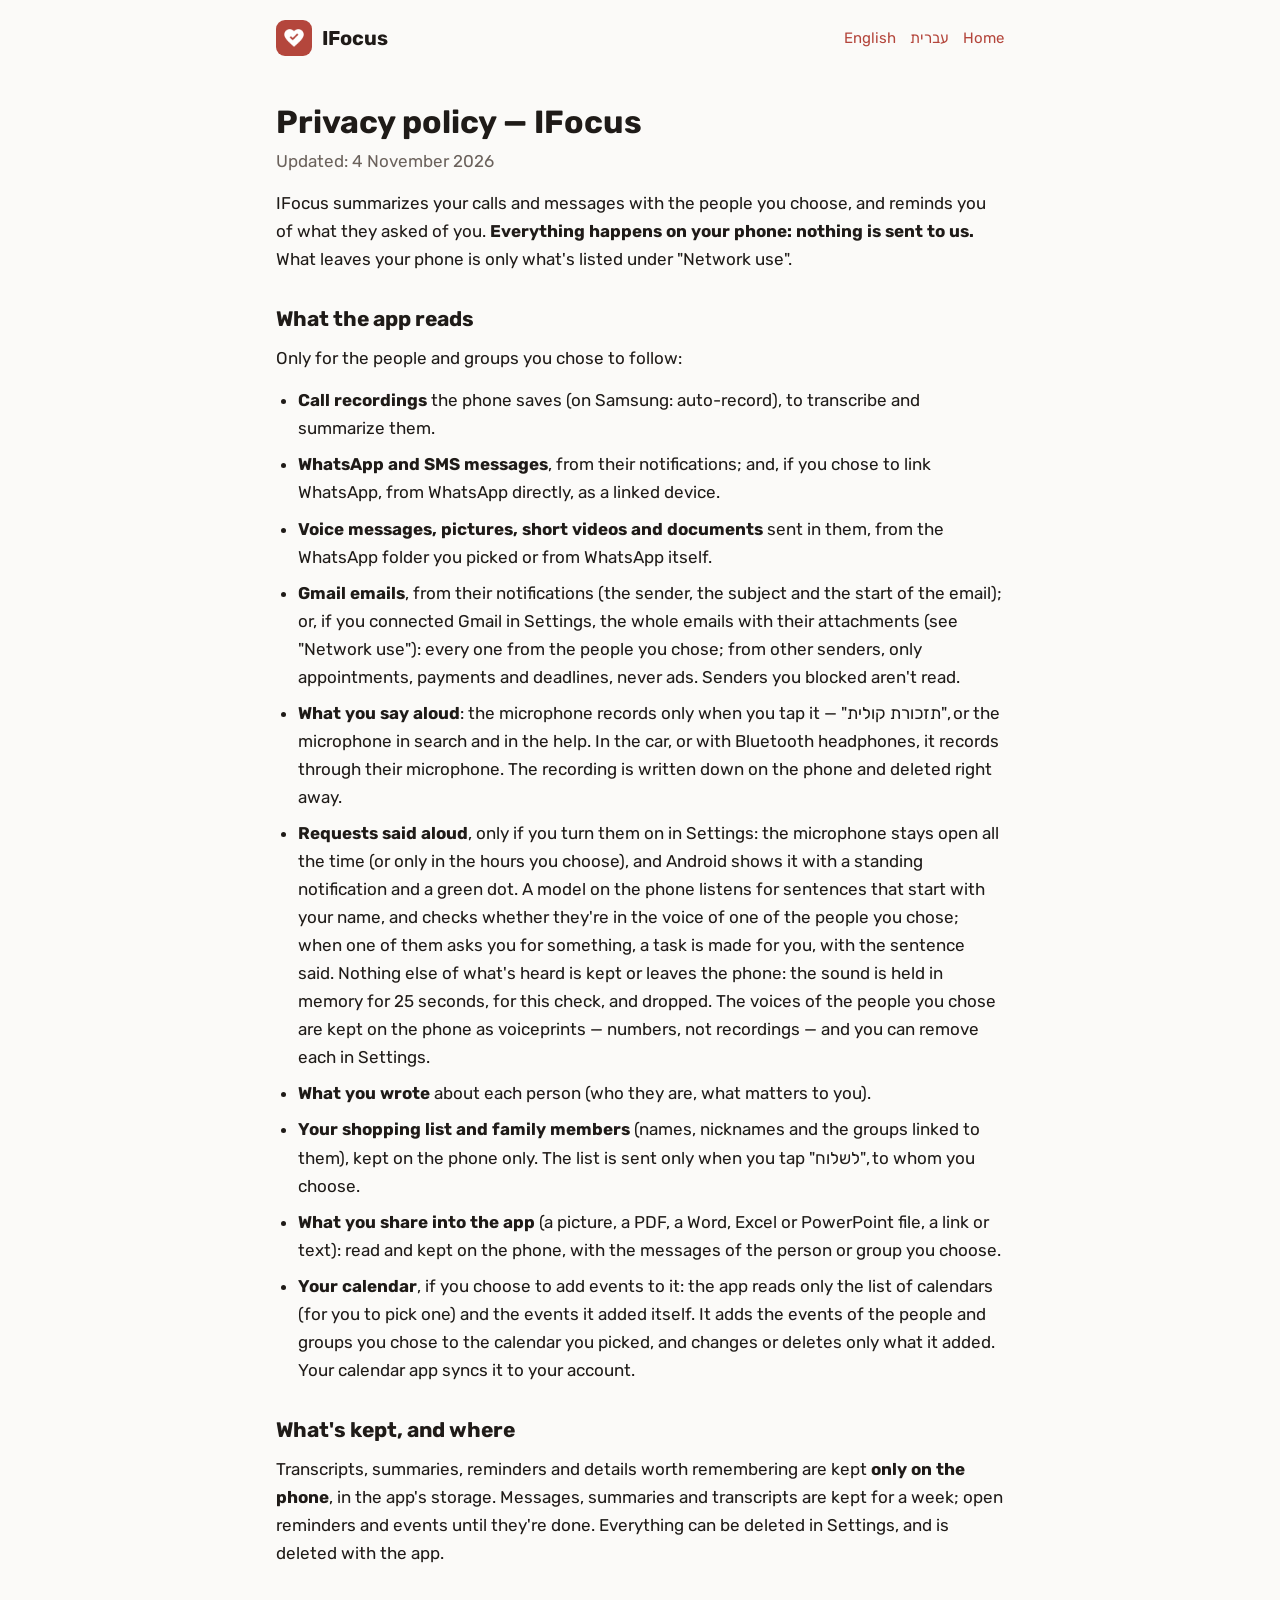
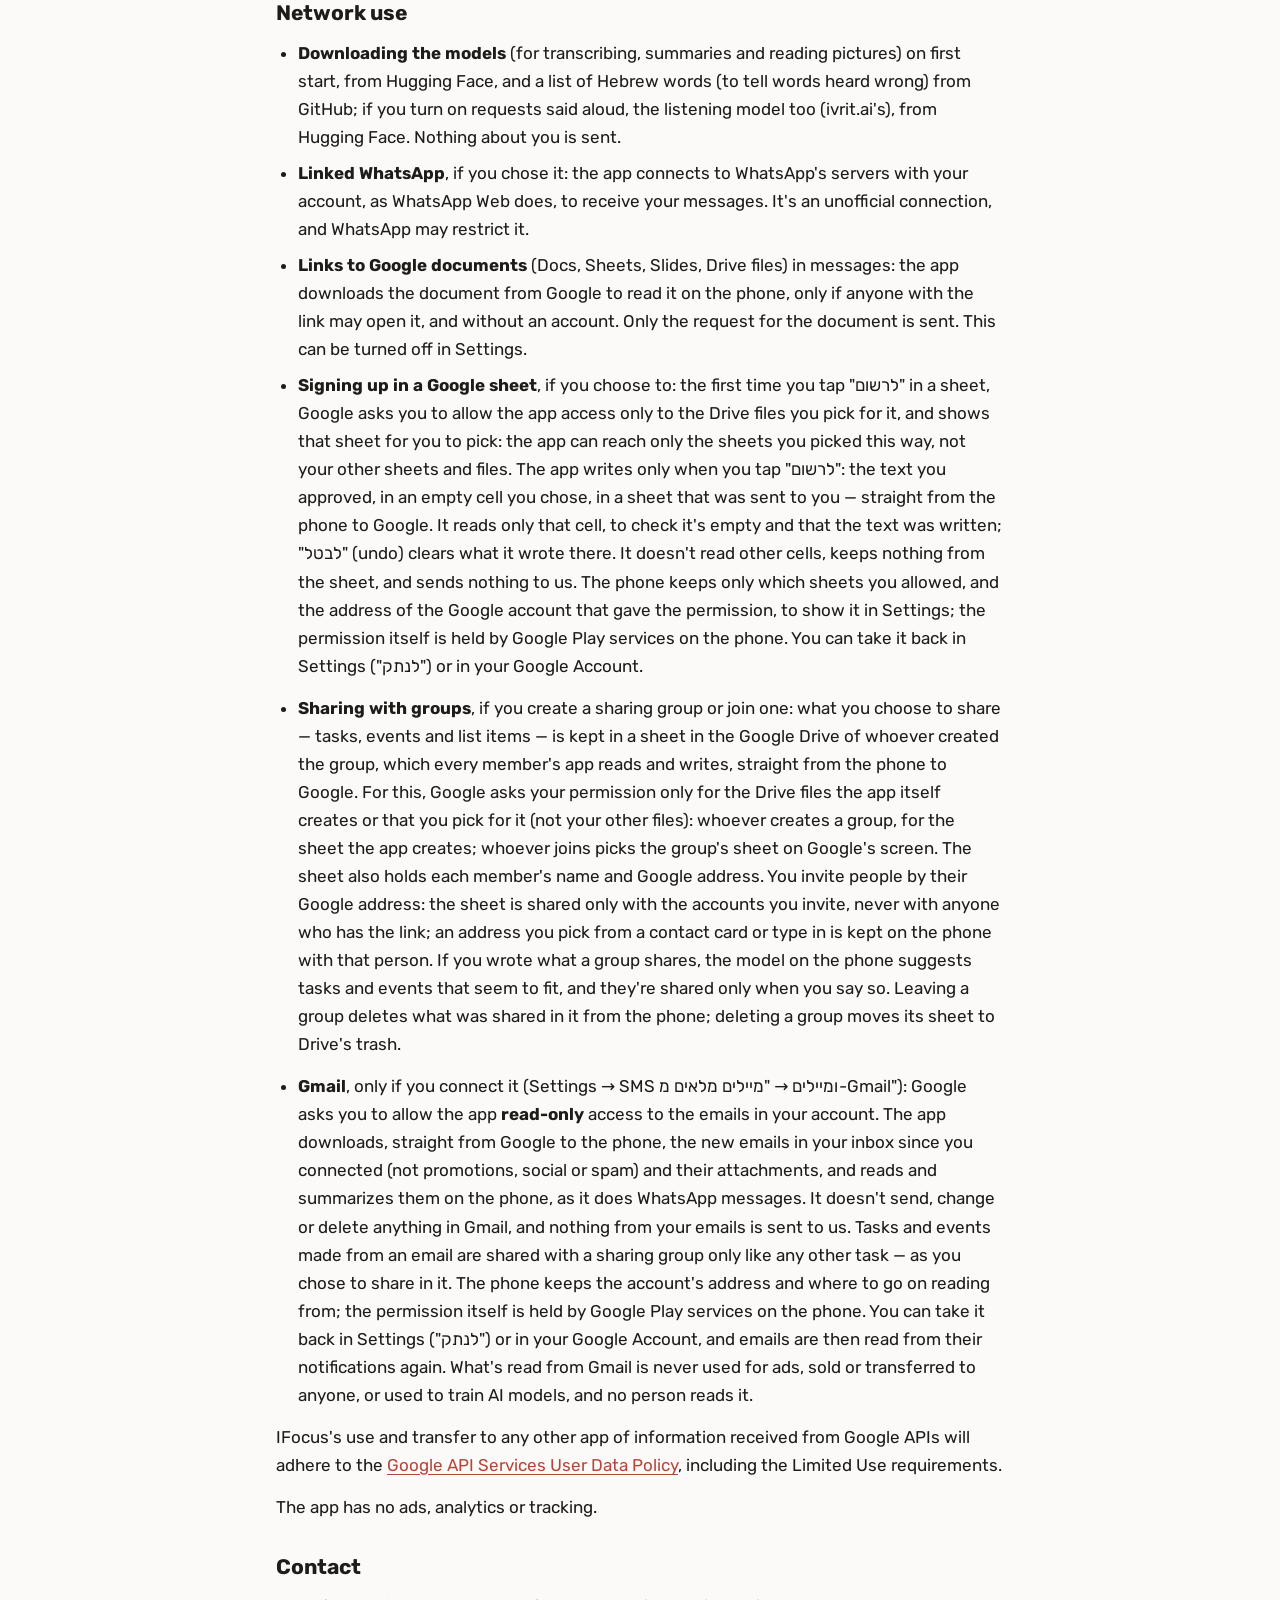
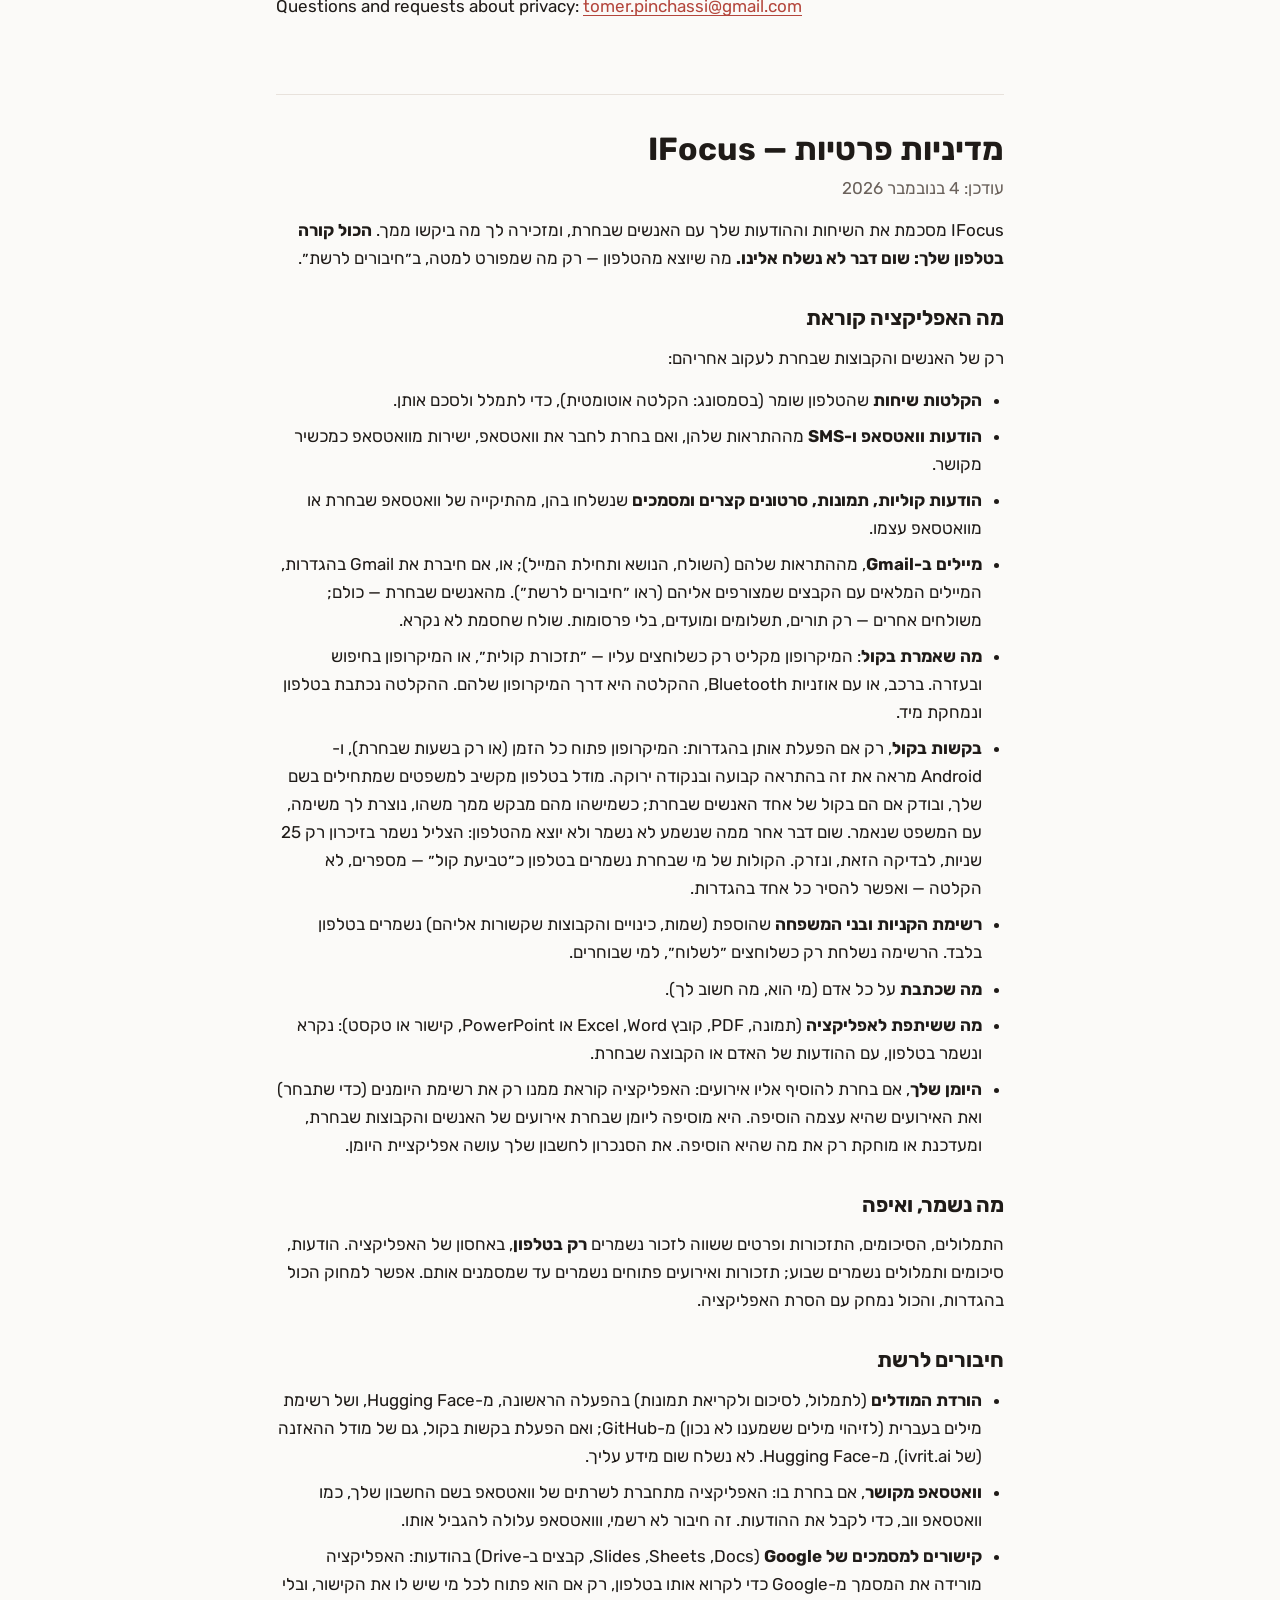
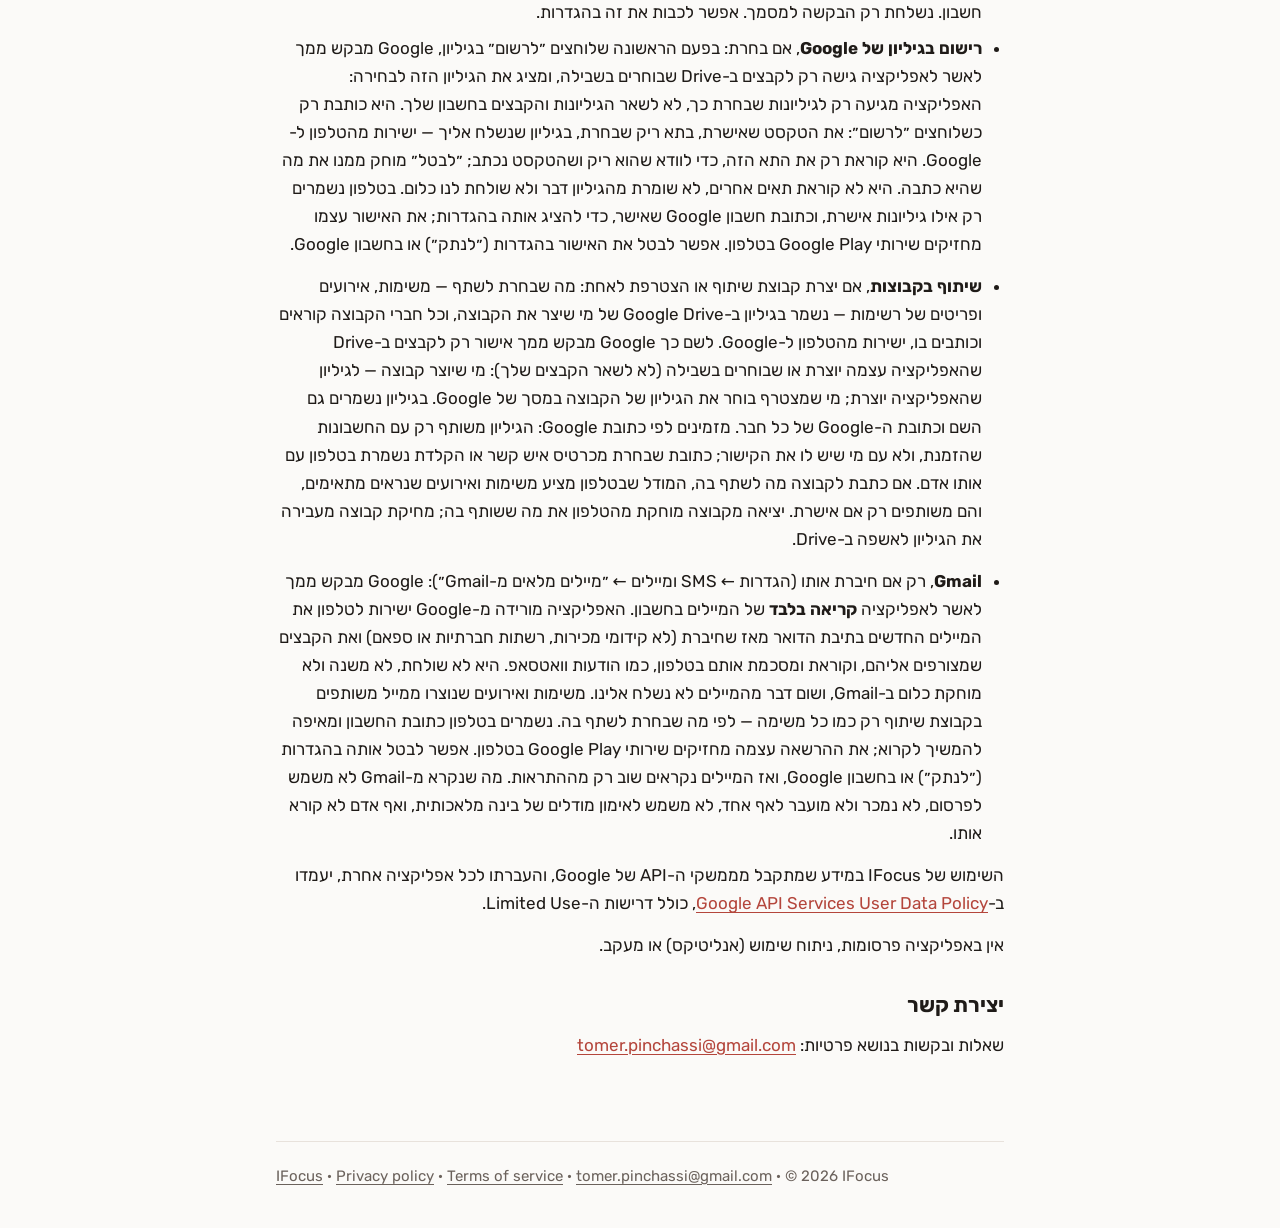
==== commit e946da29: "IFocus privacy policy: whole emails from Gmail, read-only, if the user connects it (0.9.37) Co-Autho" ====
--- a/privacy.html
+++ b/privacy.html
@@ -20,7 +20,7 @@
 <main class="policy">
 <section class="lang" id="en" lang="en" dir="ltr">
 <h1>Privacy policy — IFocus</h1>
-<p class="updated">Updated: 30 October 2026</p>
+<p class="updated">Updated: 4 November 2026</p>
 <p>IFocus summarizes your calls and messages with the people you choose, and reminds you of what they asked of you. <strong>Everything happens on your phone: nothing is sent to us.</strong> What leaves your phone is only what's listed under "Network use".</p>
 <h2>What the app reads</h2>
 <p>Only for the people and groups you chose to follow:</p>
@@ -28,7 +28,7 @@
   <li><strong>Call recordings</strong> the phone saves (on Samsung: auto-record), to transcribe and summarize them.</li>
   <li><strong>WhatsApp and SMS messages</strong>, from their notifications; and, if you chose to link WhatsApp, from WhatsApp directly, as a linked device.</li>
   <li><strong>Voice messages, pictures, short videos and documents</strong> sent in them, from the WhatsApp folder you picked or from WhatsApp itself.</li>
-  <li><strong>Gmail emails</strong>, from their notifications (the sender, the subject and the start of the email): every one from the people you chose; from other senders, only appointments, payments and deadlines, never ads. Senders you blocked aren't read.</li>
+  <li><strong>Gmail emails</strong>, from their notifications (the sender, the subject and the start of the email); or, if you connected Gmail in Settings, the whole emails with their attachments (see "Network use"): every one from the people you chose; from other senders, only appointments, payments and deadlines, never ads. Senders you blocked aren't read.</li>
   <li><strong>What you say aloud</strong>: the microphone records only when you tap it — "תזכורת קולית", or the microphone in search and in the help. In the car, or with Bluetooth headphones, it records through their microphone. The recording is written down on the phone and deleted right away.</li>
   <li><strong>Requests said aloud</strong>, only if you turn them on in Settings: the microphone stays open all the time (or only in the hours you choose), and Android shows it with a standing notification and a green dot. A model on the phone listens for sentences that start with your name, and checks whether they're in the voice of one of the people you chose; when one of them asks you for something, a task is made for you, with the sentence said. Nothing else of what's heard is kept or leaves the phone: the sound is held in memory for 25 seconds, for this check, and dropped. The voices of the people you chose are kept on the phone as voiceprints — numbers, not recordings — and you can remove each in Settings.</li>
   <li><strong>What you wrote</strong> about each person (who they are, what matters to you).</li>
@@ -48,6 +48,9 @@
 <ul>
   <li><strong>Sharing with groups</strong>, if you create a sharing group or join one: what you choose to share — tasks, events and list items — is kept in a sheet in the Google Drive of whoever created the group, which every member's app reads and writes, straight from the phone to Google. For this, Google asks your permission only for the Drive files the app itself creates or that you pick for it (not your other files): whoever creates a group, for the sheet the app creates; whoever joins picks the group's sheet on Google's screen. The sheet also holds each member's name and Google address. You invite people by their Google address: the sheet is shared only with the accounts you invite, never with anyone who has the link; an address you pick from a contact card or type in is kept on the phone with that person. If you wrote what a group shares, the model on the phone suggests tasks and events that seem to fit, and they're shared only when you say so. Leaving a group deletes what was shared in it from the phone; deleting a group moves its sheet to Drive's trash.</li>
 </ul>
+<ul>
+  <li><strong>Gmail</strong>, only if you connect it (Settings → SMS ומיילים → "מיילים מלאים מ-Gmail"): Google asks you to allow the app <strong>read-only</strong> access to the emails in your account. The app downloads, straight from Google to the phone, the new emails in your inbox since you connected (not promotions, social or spam) and their attachments, and reads and summarizes them on the phone, as it does WhatsApp messages. It doesn't send, change or delete anything in Gmail, and nothing from your emails is sent to us. Tasks and events made from an email are shared with a sharing group only like any other task — as you chose to share in it. The phone keeps the account's address and where to go on reading from; the permission itself is held by Google Play services on the phone. You can take it back in Settings ("לנתק") or in your Google Account, and emails are then read from their notifications again. What's read from Gmail is never used for ads, sold or transferred to anyone, or used to train AI models, and no person reads it.</li>
+</ul>
 <p>IFocus's use and transfer to any other app of information received from Google APIs will adhere to the <a href="https://developers.google.com/terms/api-services-user-data-policy">Google API Services User Data Policy</a>, including the Limited Use requirements.</p>
 <p>The app has no ads, analytics or tracking.</p>
 <h2>Contact</h2>
@@ -56,7 +59,7 @@
 
 <section class="lang" id="he" lang="he" dir="rtl">
 <h1>מדיניות פרטיות — IFocus</h1>
-<p class="updated">עודכן: 30 באוקטובר 2026</p>
+<p class="updated">עודכן: 4 בנובמבר 2026</p>
 <p>IFocus מסכמת את השיחות וההודעות שלך עם האנשים שבחרת, ומזכירה לך מה ביקשו ממך. <strong>הכול קורה בטלפון שלך: שום דבר לא נשלח אלינו.</strong> מה שיוצא מהטלפון — רק מה שמפורט למטה, ב״חיבורים לרשת״.</p>
 <h2>מה האפליקציה קוראת</h2>
 <p>רק של האנשים והקבוצות שבחרת לעקוב אחריהם:</p>
@@ -64,7 +67,7 @@
   <li><strong>הקלטות שיחות</strong> שהטלפון שומר (בסמסונג: הקלטה אוטומטית), כדי לתמלל ולסכם אותן.</li>
   <li><strong>הודעות וואטסאפ ו-SMS</strong> מההתראות שלהן, ואם בחרת לחבר את וואטסאפ, ישירות מוואטסאפ כמכשיר מקושר.</li>
   <li><strong>הודעות קוליות, תמונות, סרטונים קצרים ומסמכים</strong> שנשלחו בהן, מהתיקייה של וואטסאפ שבחרת או מוואטסאפ עצמו.</li>
-  <li><strong>מיילים ב-Gmail</strong>, מההתראות שלהם (השולח, הנושא ותחילת המייל): מהאנשים שבחרת — כולם; משולחים אחרים — רק תורים, תשלומים ומועדים, בלי פרסומות. שולח שחסמת לא נקרא.</li>
+  <li><strong>מיילים ב-Gmail</strong>, מההתראות שלהם (השולח, הנושא ותחילת המייל); או, אם חיברת את Gmail בהגדרות, המיילים המלאים עם הקבצים שמצורפים אליהם (ראו ״חיבורים לרשת״). מהאנשים שבחרת — כולם; משולחים אחרים — רק תורים, תשלומים ומועדים, בלי פרסומות. שולח שחסמת לא נקרא.</li>
   <li><strong>מה שאמרת בקול</strong>: המיקרופון מקליט רק כשלוחצים עליו — ״תזכורת קולית״, או המיקרופון בחיפוש ובעזרה. ברכב, או עם אוזניות Bluetooth, ההקלטה היא דרך המיקרופון שלהם. ההקלטה נכתבת בטלפון ונמחקת מיד.</li>
   <li><strong>בקשות בקול</strong>, רק אם הפעלת אותן בהגדרות: המיקרופון פתוח כל הזמן (או רק בשעות שבחרת), ו-Android מראה את זה בהתראה קבועה ובנקודה ירוקה. מודל בטלפון מקשיב למשפטים שמתחילים בשם שלך, ובודק אם הם בקול של אחד האנשים שבחרת; כשמישהו מהם מבקש ממך משהו, נוצרת לך משימה, עם המשפט שנאמר. שום דבר אחר ממה שנשמע לא נשמר ולא יוצא מהטלפון: הצליל נשמר בזיכרון רק 25 שניות, לבדיקה הזאת, ונזרק. הקולות של מי שבחרת נשמרים בטלפון כ״טביעת קול״ — מספרים, לא הקלטה — ואפשר להסיר כל אחד בהגדרות.</li>
   <li><strong>רשימת הקניות ובני המשפחה</strong> שהוספת (שמות, כינויים והקבוצות שקשורות אליהם) נשמרים בטלפון בלבד. הרשימה נשלחת רק כשלוחצים ״לשלוח״, למי שבוחרים.</li>
@@ -84,6 +87,9 @@
 <ul>
   <li><strong>שיתוף בקבוצות</strong>, אם יצרת קבוצת שיתוף או הצטרפת לאחת: מה שבחרת לשתף — משימות, אירועים ופריטים של רשימות — נשמר בגיליון ב-Google Drive של מי שיצר את הקבוצה, וכל חברי הקבוצה קוראים וכותבים בו, ישירות מהטלפון ל-Google. לשם כך Google מבקש ממך אישור רק לקבצים ב-Drive שהאפליקציה עצמה יוצרת או שבוחרים בשבילה (לא לשאר הקבצים שלך): מי שיוצר קבוצה — לגיליון שהאפליקציה יוצרת; מי שמצטרף בוחר את הגיליון של הקבוצה במסך של Google. בגיליון נשמרים גם השם וכתובת ה-Google של כל חבר. מזמינים לפי כתובת Google: הגיליון משותף רק עם החשבונות שהזמנת, ולא עם מי שיש לו את הקישור; כתובת שבחרת מכרטיס איש קשר או הקלדת נשמרת בטלפון עם אותו אדם. אם כתבת לקבוצה מה לשתף בה, המודל שבטלפון מציע משימות ואירועים שנראים מתאימים, והם משותפים רק אם אישרת. יציאה מקבוצה מוחקת מהטלפון את מה ששותף בה; מחיקת קבוצה מעבירה את הגיליון לאשפה ב-Drive.</li>
 </ul>
+<ul>
+  <li><strong>Gmail</strong>, רק אם חיברת אותו (הגדרות ← SMS ומיילים ← ״מיילים מלאים מ-Gmail״): Google מבקש ממך לאשר לאפליקציה <strong>קריאה בלבד</strong> של המיילים בחשבון. האפליקציה מורידה מ-Google ישירות לטלפון את המיילים החדשים בתיבת הדואר מאז שחיברת (לא קידומי מכירות, רשתות חברתיות או ספאם) ואת הקבצים שמצורפים אליהם, וקוראת ומסכמת אותם בטלפון, כמו הודעות וואטסאפ. היא לא שולחת, לא משנה ולא מוחקת כלום ב-Gmail, ושום דבר מהמיילים לא נשלח אלינו. משימות ואירועים שנוצרו ממייל משותפים בקבוצת שיתוף רק כמו כל משימה — לפי מה שבחרת לשתף בה. נשמרים בטלפון כתובת החשבון ומאיפה להמשיך לקרוא; את ההרשאה עצמה מחזיקים שירותי Google Play בטלפון. אפשר לבטל אותה בהגדרות (״לנתק״) או בחשבון Google, ואז המיילים נקראים שוב רק מההתראות. מה שנקרא מ-Gmail לא משמש לפרסום, לא נמכר ולא מועבר לאף אחד, לא משמש לאימון מודלים של בינה מלאכותית, ואף אדם לא קורא אותו.</li>
+</ul>
 <p>השימוש של IFocus במידע שמתקבל מממשקי ה-API של Google, והעברתו לכל אפליקציה אחרת, יעמדו ב-<a href="https://developers.google.com/terms/api-services-user-data-policy">Google API Services User Data Policy</a>, כולל דרישות ה-Limited Use.</p>
 <p>אין באפליקציה פרסומות, ניתוח שימוש (אנליטיקס) או מעקב.</p>
 <h2>יצירת קשר</h2>
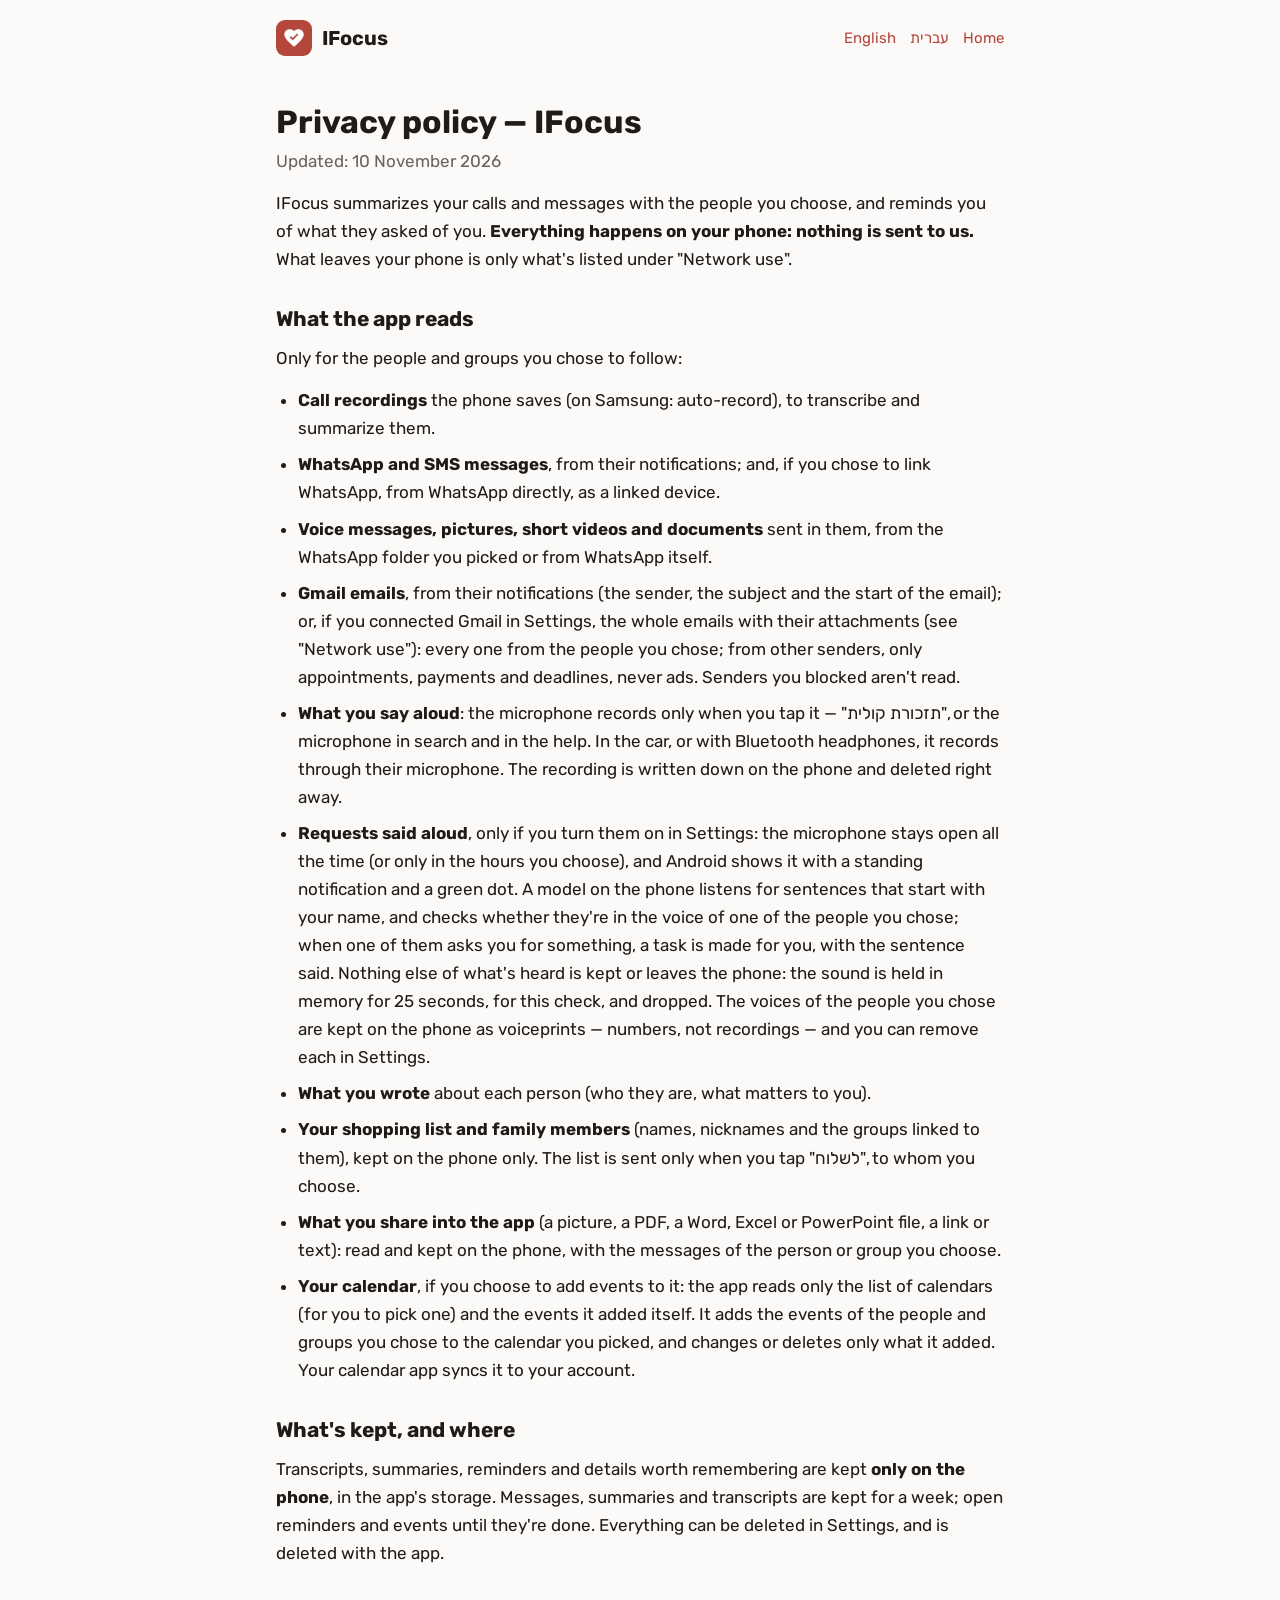
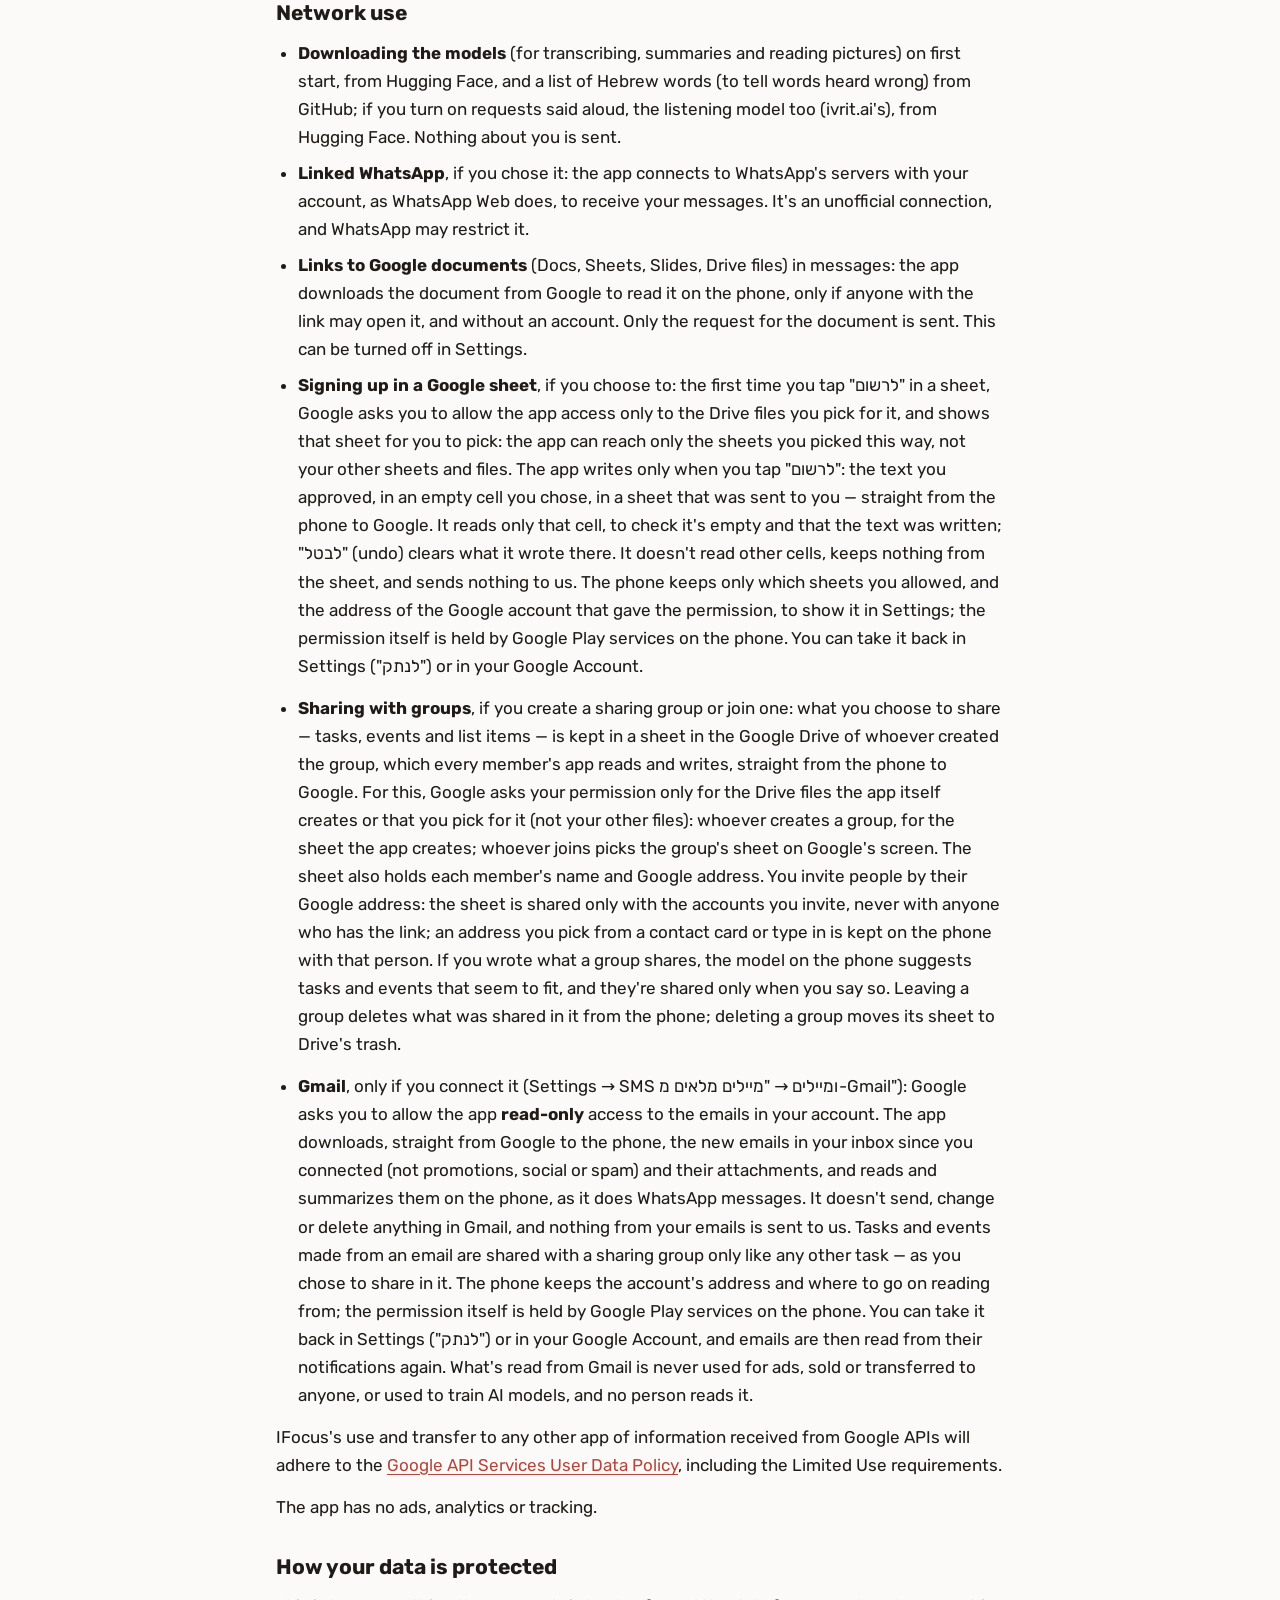
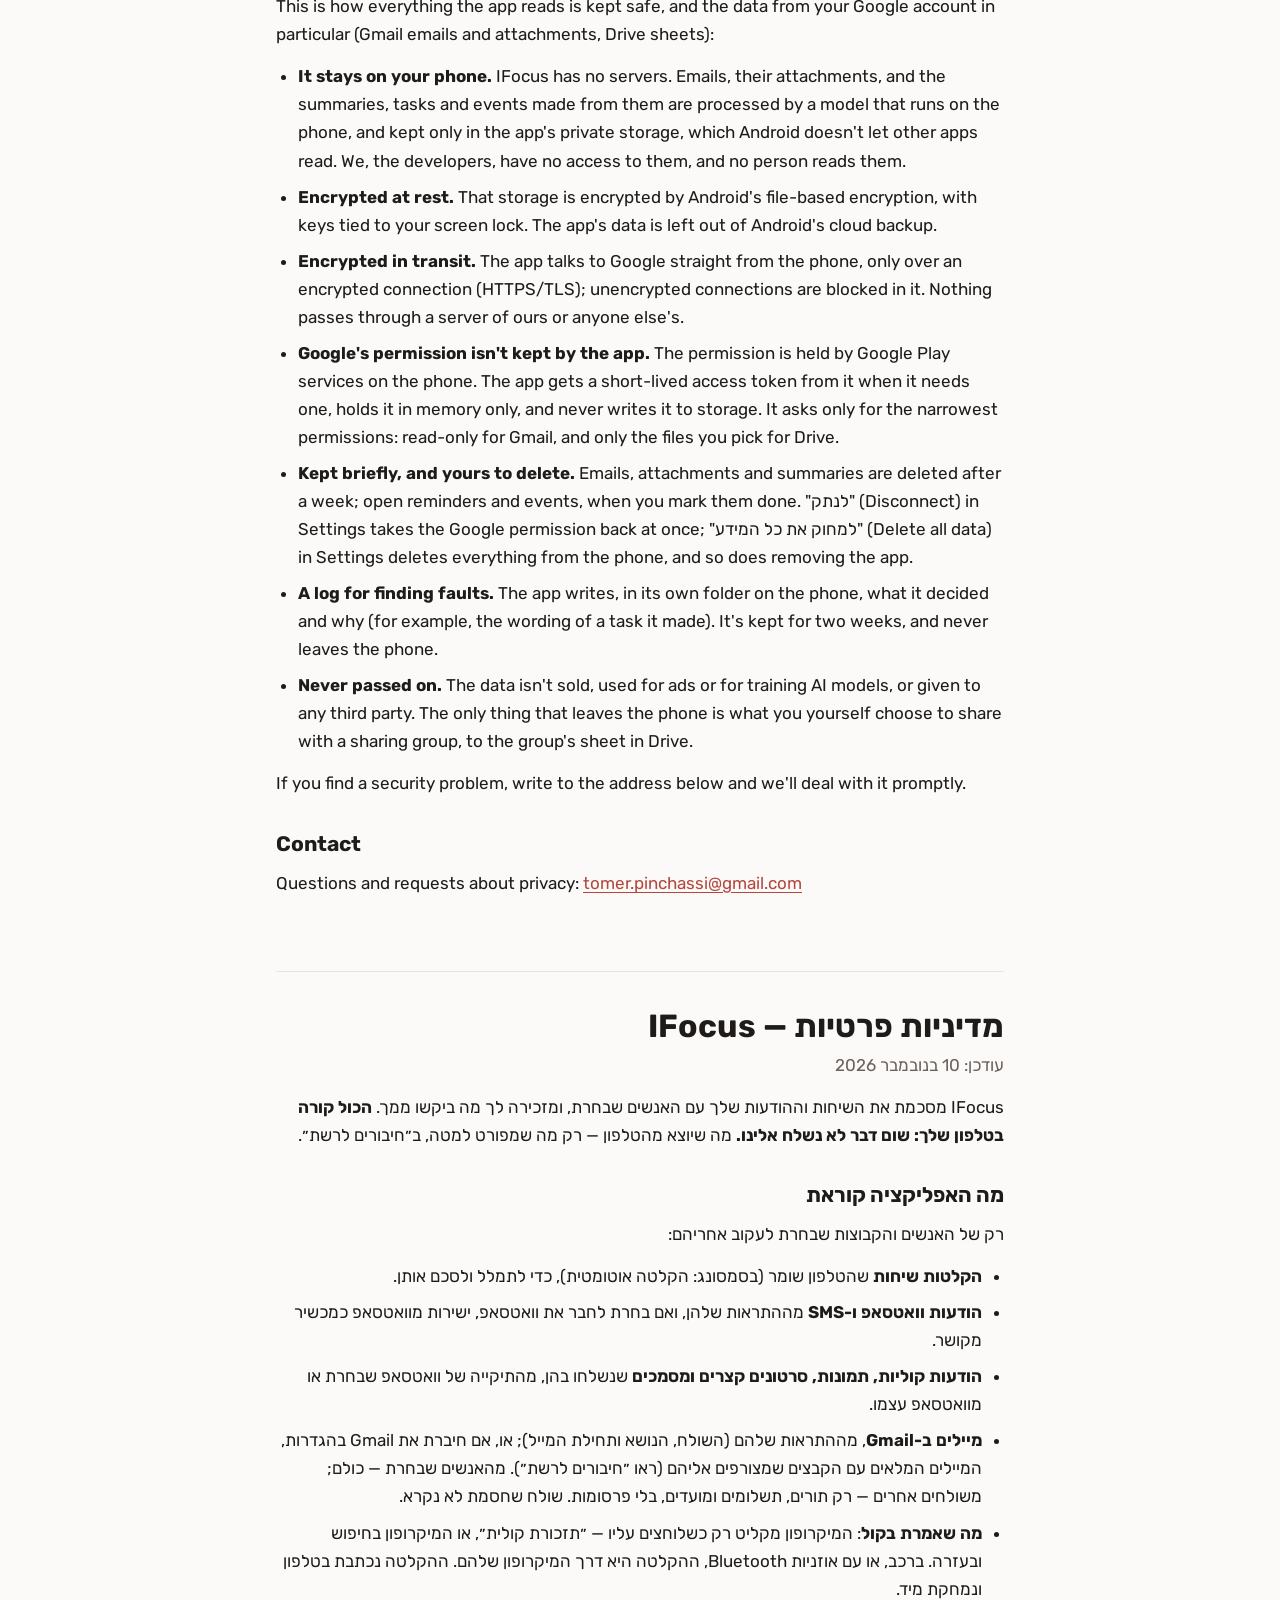
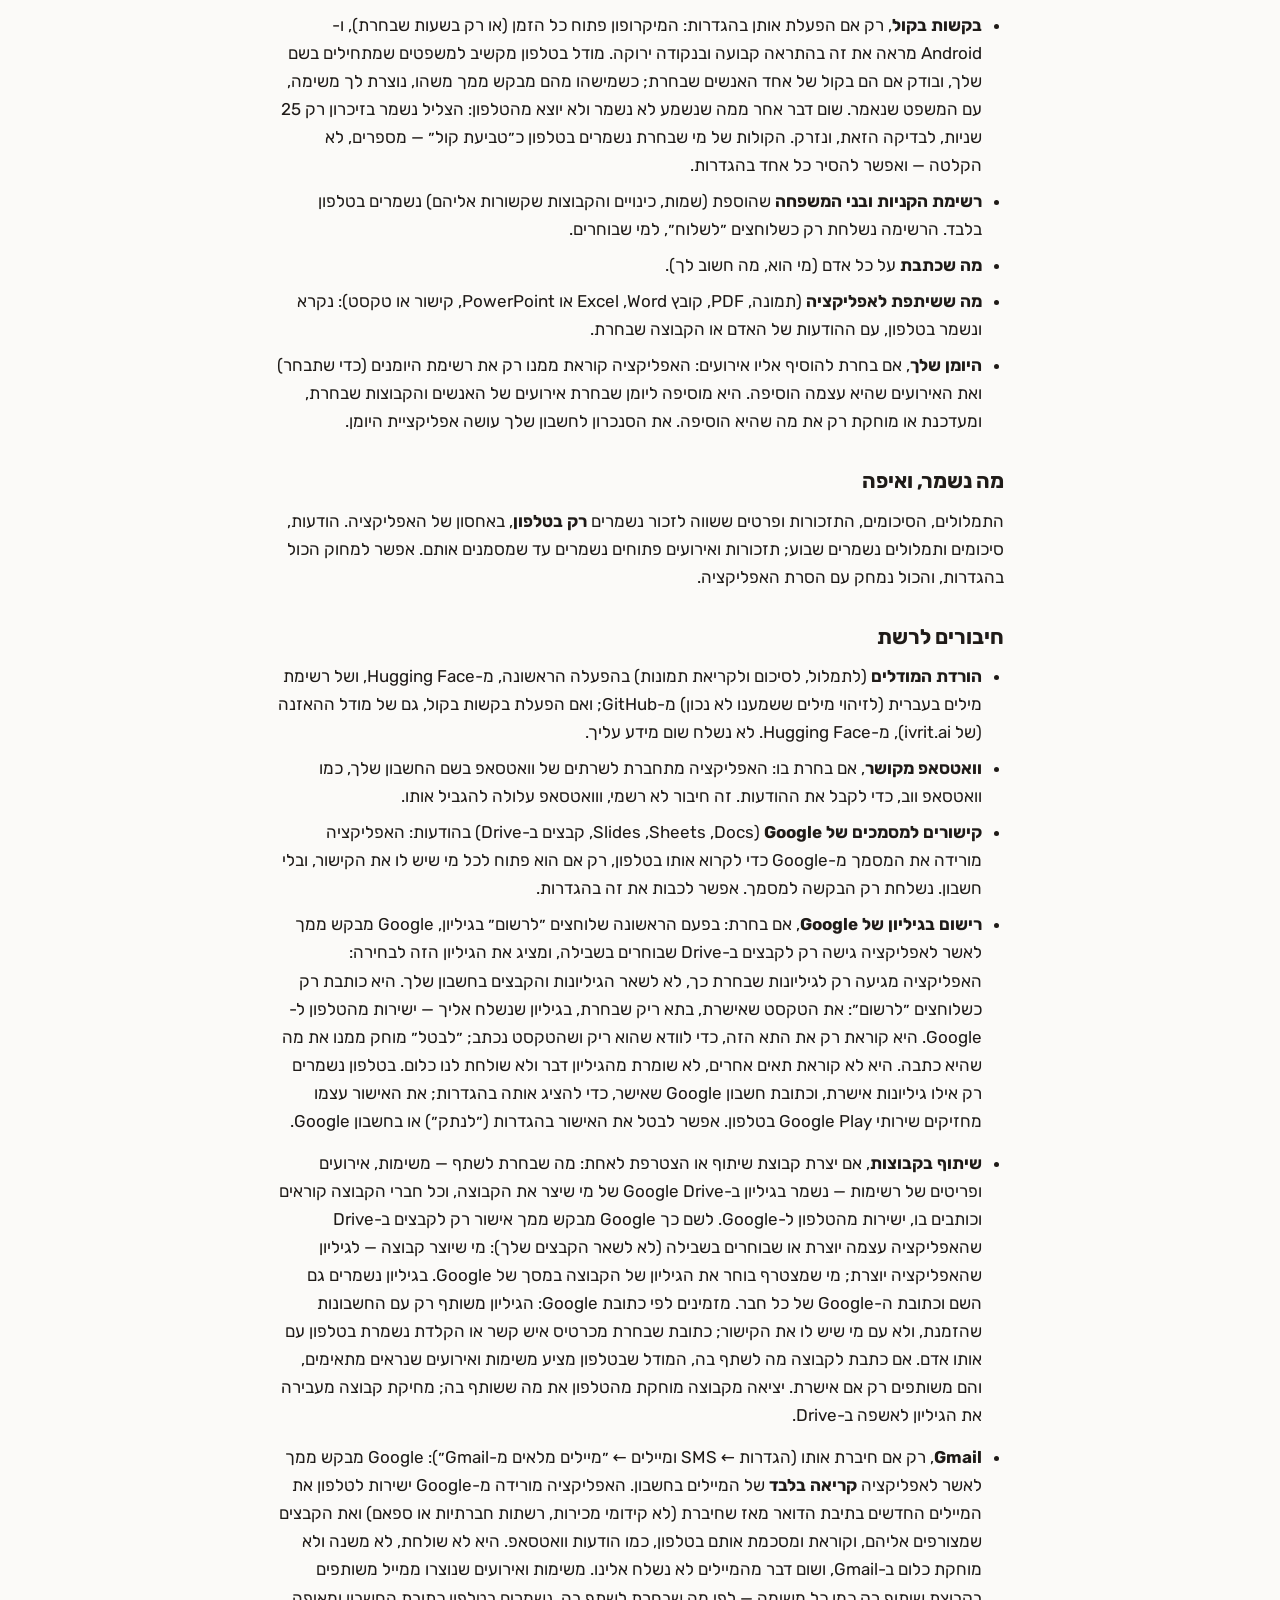
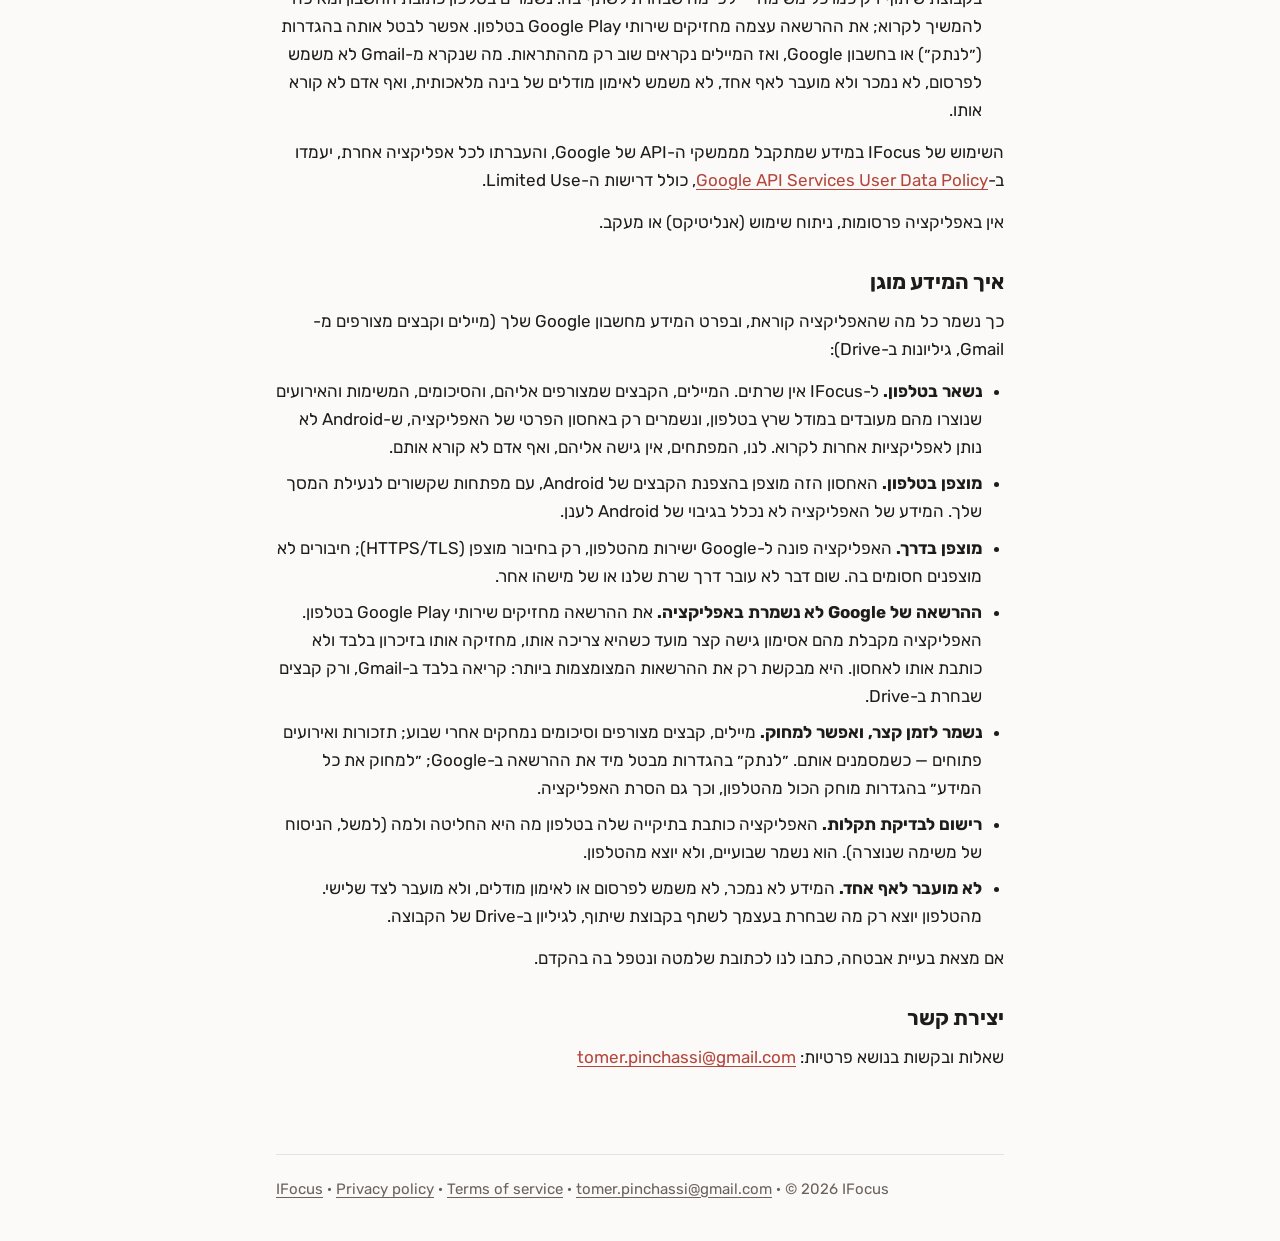
==== commit becff53c: "IFocus privacy policy: how your data is protected" ====
--- a/privacy.html
+++ b/privacy.html
@@ -20,7 +20,7 @@
 <main class="policy">
 <section class="lang" id="en" lang="en" dir="ltr">
 <h1>Privacy policy — IFocus</h1>
-<p class="updated">Updated: 4 November 2026</p>
+<p class="updated">Updated: 10 November 2026</p>
 <p>IFocus summarizes your calls and messages with the people you choose, and reminds you of what they asked of you. <strong>Everything happens on your phone: nothing is sent to us.</strong> What leaves your phone is only what's listed under "Network use".</p>
 <h2>What the app reads</h2>
 <p>Only for the people and groups you chose to follow:</p>
@@ -53,13 +53,25 @@
 </ul>
 <p>IFocus's use and transfer to any other app of information received from Google APIs will adhere to the <a href="https://developers.google.com/terms/api-services-user-data-policy">Google API Services User Data Policy</a>, including the Limited Use requirements.</p>
 <p>The app has no ads, analytics or tracking.</p>
+<h2>How your data is protected</h2>
+<p>This is how everything the app reads is kept safe, and the data from your Google account in particular (Gmail emails and attachments, Drive sheets):</p>
+<ul>
+  <li><strong>It stays on your phone.</strong> IFocus has no servers. Emails, their attachments, and the summaries, tasks and events made from them are processed by a model that runs on the phone, and kept only in the app's private storage, which Android doesn't let other apps read. We, the developers, have no access to them, and no person reads them.</li>
+  <li><strong>Encrypted at rest.</strong> That storage is encrypted by Android's file-based encryption, with keys tied to your screen lock. The app's data is left out of Android's cloud backup.</li>
+  <li><strong>Encrypted in transit.</strong> The app talks to Google straight from the phone, only over an encrypted connection (HTTPS/TLS); unencrypted connections are blocked in it. Nothing passes through a server of ours or anyone else's.</li>
+  <li><strong>Google's permission isn't kept by the app.</strong> The permission is held by Google Play services on the phone. The app gets a short-lived access token from it when it needs one, holds it in memory only, and never writes it to storage. It asks only for the narrowest permissions: read-only for Gmail, and only the files you pick for Drive.</li>
+  <li><strong>Kept briefly, and yours to delete.</strong> Emails, attachments and summaries are deleted after a week; open reminders and events, when you mark them done. "לנתק" (Disconnect) in Settings takes the Google permission back at once; "למחוק את כל המידע" (Delete all data) in Settings deletes everything from the phone, and so does removing the app.</li>
+  <li><strong>A log for finding faults.</strong> The app writes, in its own folder on the phone, what it decided and why (for example, the wording of a task it made). It's kept for two weeks, and never leaves the phone.</li>
+  <li><strong>Never passed on.</strong> The data isn't sold, used for ads or for training AI models, or given to any third party. The only thing that leaves the phone is what you yourself choose to share with a sharing group, to the group's sheet in Drive.</li>
+</ul>
+<p>If you find a security problem, write to the address below and we'll deal with it promptly.</p>
 <h2>Contact</h2>
 <p>Questions and requests about privacy:  <a href="mailto:tomer.pinchassi@gmail.com">tomer.pinchassi@gmail.com</a></p>
 </section>
 
 <section class="lang" id="he" lang="he" dir="rtl">
 <h1>מדיניות פרטיות — IFocus</h1>
-<p class="updated">עודכן: 4 בנובמבר 2026</p>
+<p class="updated">עודכן: 10 בנובמבר 2026</p>
 <p>IFocus מסכמת את השיחות וההודעות שלך עם האנשים שבחרת, ומזכירה לך מה ביקשו ממך. <strong>הכול קורה בטלפון שלך: שום דבר לא נשלח אלינו.</strong> מה שיוצא מהטלפון — רק מה שמפורט למטה, ב״חיבורים לרשת״.</p>
 <h2>מה האפליקציה קוראת</h2>
 <p>רק של האנשים והקבוצות שבחרת לעקוב אחריהם:</p>
@@ -92,6 +104,18 @@
 </ul>
 <p>השימוש של IFocus במידע שמתקבל מממשקי ה-API של Google, והעברתו לכל אפליקציה אחרת, יעמדו ב-<a href="https://developers.google.com/terms/api-services-user-data-policy">Google API Services User Data Policy</a>, כולל דרישות ה-Limited Use.</p>
 <p>אין באפליקציה פרסומות, ניתוח שימוש (אנליטיקס) או מעקב.</p>
+<h2>איך המידע מוגן</h2>
+<p>כך נשמר כל מה שהאפליקציה קוראת, ובפרט המידע מחשבון Google שלך (מיילים וקבצים מצורפים מ-Gmail, גיליונות ב-Drive):</p>
+<ul>
+  <li><strong>נשאר בטלפון.</strong> ל-IFocus אין שרתים. המיילים, הקבצים שמצורפים אליהם, והסיכומים, המשימות והאירועים שנוצרו מהם מעובדים במודל שרץ בטלפון, ונשמרים רק באחסון הפרטי של האפליקציה, ש-Android לא נותן לאפליקציות אחרות לקרוא. לנו, המפתחים, אין גישה אליהם, ואף אדם לא קורא אותם.</li>
+  <li><strong>מוצפן בטלפון.</strong> האחסון הזה מוצפן בהצפנת הקבצים של Android, עם מפתחות שקשורים לנעילת המסך שלך. המידע של האפליקציה לא נכלל בגיבוי של Android לענן.</li>
+  <li><strong>מוצפן בדרך.</strong> האפליקציה פונה ל-Google ישירות מהטלפון, רק בחיבור מוצפן (HTTPS/TLS); חיבורים לא מוצפנים חסומים בה. שום דבר לא עובר דרך שרת שלנו או של מישהו אחר.</li>
+  <li><strong>ההרשאה של Google לא נשמרת באפליקציה.</strong> את ההרשאה מחזיקים שירותי Google Play בטלפון. האפליקציה מקבלת מהם אסימון גישה קצר מועד כשהיא צריכה אותו, מחזיקה אותו בזיכרון בלבד ולא כותבת אותו לאחסון. היא מבקשת רק את ההרשאות המצומצמות ביותר: קריאה בלבד ב-Gmail, ורק קבצים שבחרת ב-Drive.</li>
+  <li><strong>נשמר לזמן קצר, ואפשר למחוק.</strong> מיילים, קבצים מצורפים וסיכומים נמחקים אחרי שבוע; תזכורות ואירועים פתוחים — כשמסמנים אותם. ״לנתק״ בהגדרות מבטל מיד את ההרשאה ב-Google; ״למחוק את כל המידע״ בהגדרות מוחק הכול מהטלפון, וכך גם הסרת האפליקציה.</li>
+  <li><strong>רישום לבדיקת תקלות.</strong> האפליקציה כותבת בתיקייה שלה בטלפון מה היא החליטה ולמה (למשל, הניסוח של משימה שנוצרה). הוא נשמר שבועיים, ולא יוצא מהטלפון.</li>
+  <li><strong>לא מועבר לאף אחד.</strong> המידע לא נמכר, לא משמש לפרסום או לאימון מודלים, ולא מועבר לצד שלישי. מהטלפון יוצא רק מה שבחרת בעצמך לשתף בקבוצת שיתוף, לגיליון ב-Drive של הקבוצה.</li>
+</ul>
+<p>אם מצאת בעיית אבטחה, כתבו לנו לכתובת שלמטה ונטפל בה בהקדם.</p>
 <h2>יצירת קשר</h2>
 <p>שאלות ובקשות בנושא פרטיות: <a href="mailto:tomer.pinchassi@gmail.com">tomer.pinchassi@gmail.com</a></p>
 </section>
